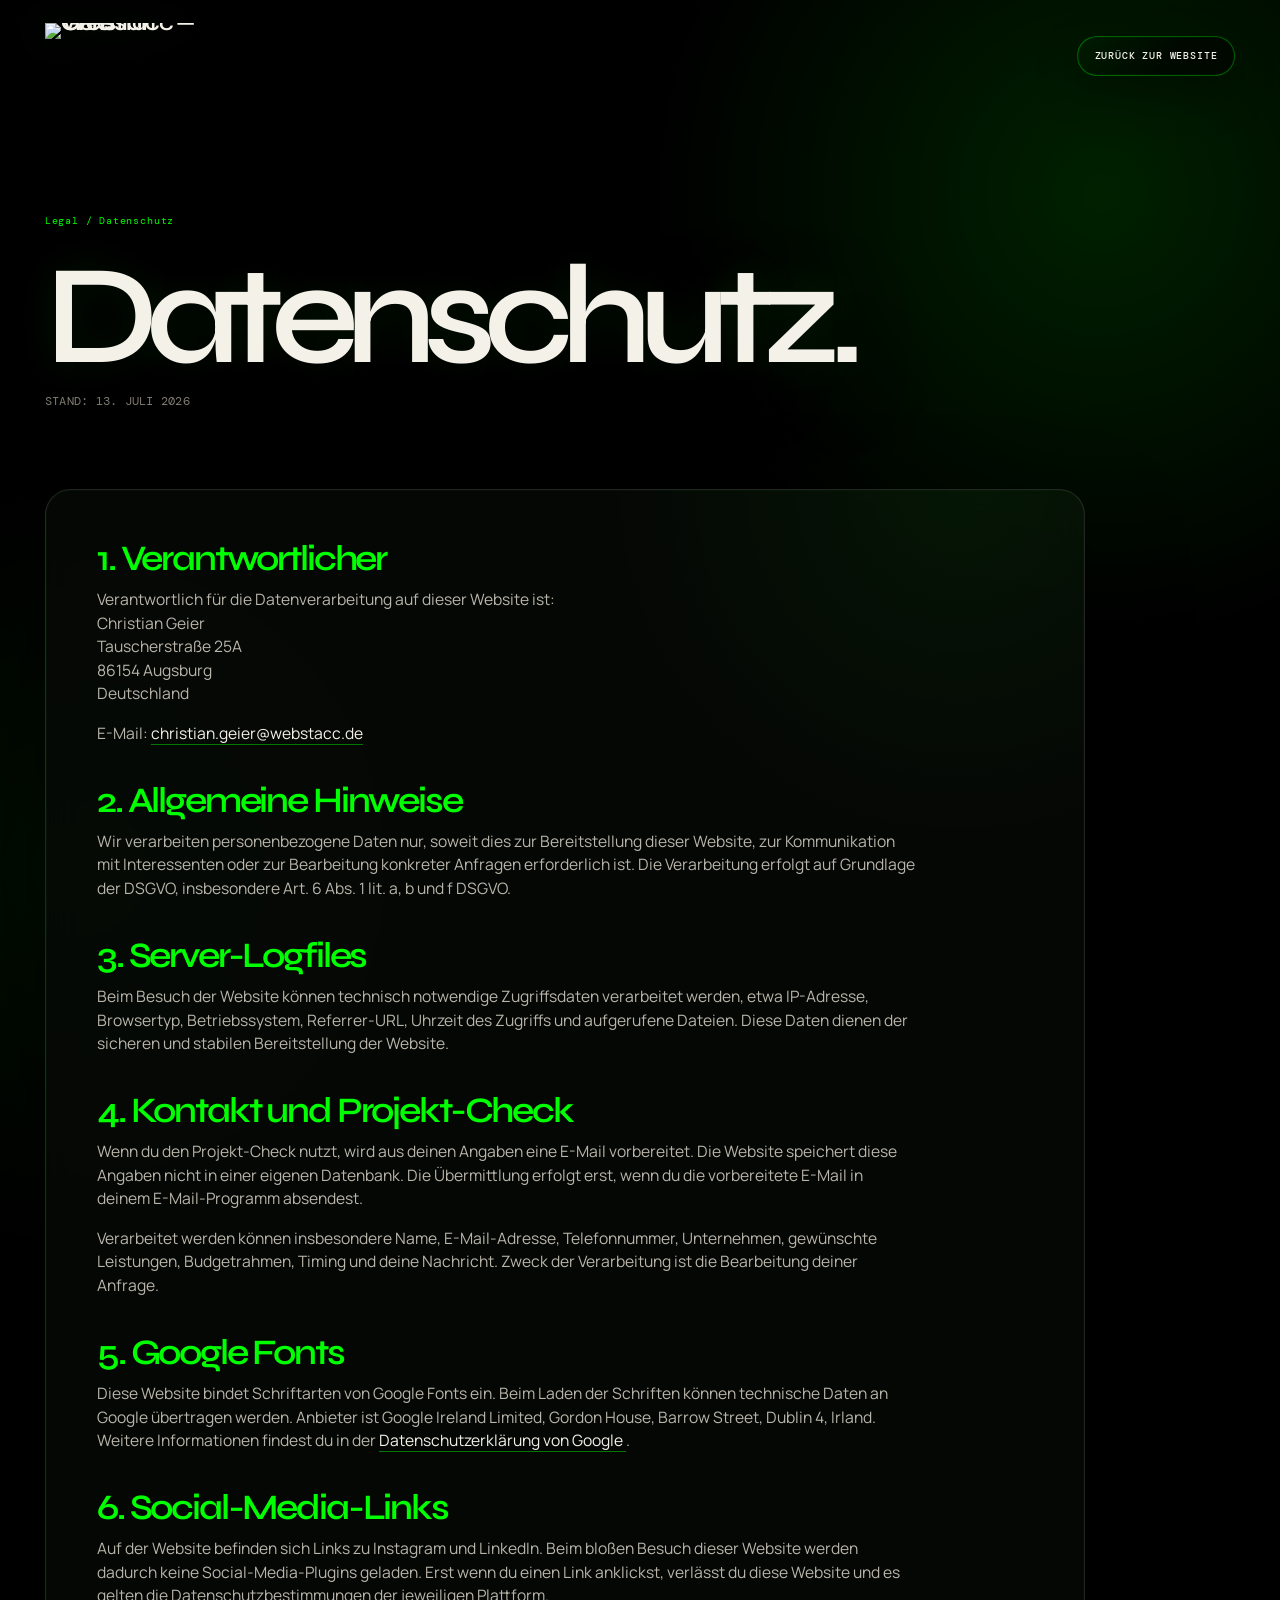
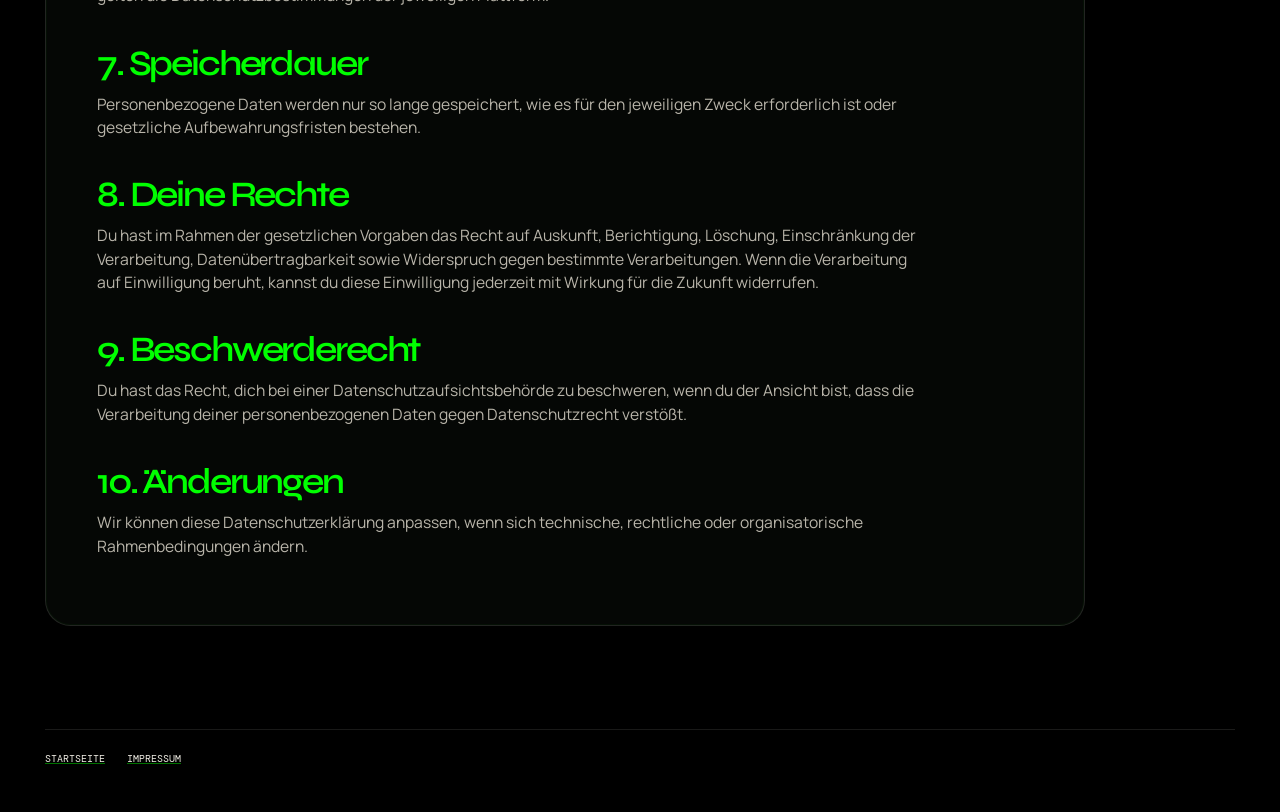
==== datenschutz.html @ 1c983f8e "Add files via upload" ====
<!doctype html>
<html lang="de">
  <head>
    <meta charset="UTF-8" />
    <meta name="viewport" content="width=device-width, initial-scale=1.0" />
    <meta name="theme-color" content="#000000" />
    <meta
      name="description"
      content="Datenschutzerklärung von Webstacc Christian Geier."
    />
    <title>Datenschutz — Webstacc</title>
    <link rel="preconnect" href="https://fonts.googleapis.com" />
    <link rel="preconnect" href="https://fonts.gstatic.com" crossorigin />
    <link
      href="https://fonts.googleapis.com/css2?family=DM+Mono:wght@400;500&family=Manrope:wght@400;500;600;700&family=Syne:wght@500;600;700&display=swap"
      rel="stylesheet"
    />
    <link rel="stylesheet" href="styles.css?v=20260714-preloader-readable" />
  </head>
  <body class="legal-page">
    <header class="legal-header section-shell">
      <a class="brand" href="index.html" aria-label="Zur Webstacc Startseite">
        <img
          class="brand-logo"
          src="assets/webstacc-logo-original.webp"
          alt="Webstacc — Christian Geier"
          width="1222"
          height="492"
        />
      </a>
      <a class="legal-back" href="index.html">Zurück zur Website</a>
    </header>

    <main class="legal-main section-shell">
      <section class="legal-hero">
        <span class="section-index">Legal / Datenschutz</span>
        <h1>Datenschutz.</h1>
        <p>Stand: 13. Juli 2026</p>
      </section>

      <section class="legal-card">
        <h2>1. Verantwortlicher</h2>
        <p>
          Verantwortlich für die Datenverarbeitung auf dieser Website ist:<br />
          Christian Geier<br />
          Tauscherstraße 25A<br />
          86154 Augsburg<br />
          Deutschland
        </p>
        <p>
          E-Mail:
          <a href="mailto:christian.geier@webstacc.de">christian.geier@webstacc.de</a>
        </p>

        <h2>2. Allgemeine Hinweise</h2>
        <p>
          Wir verarbeiten personenbezogene Daten nur, soweit dies zur Bereitstellung
          dieser Website, zur Kommunikation mit Interessenten oder zur Bearbeitung
          konkreter Anfragen erforderlich ist. Die Verarbeitung erfolgt auf Grundlage
          der DSGVO, insbesondere Art. 6 Abs. 1 lit. a, b und f DSGVO.
        </p>

        <h2>3. Server-Logfiles</h2>
        <p>
          Beim Besuch der Website können technisch notwendige Zugriffsdaten
          verarbeitet werden, etwa IP-Adresse, Browsertyp, Betriebssystem,
          Referrer-URL, Uhrzeit des Zugriffs und aufgerufene Dateien. Diese Daten
          dienen der sicheren und stabilen Bereitstellung der Website.
        </p>

        <h2>4. Kontakt und Projekt-Check</h2>
        <p>
          Wenn du den Projekt-Check nutzt, wird aus deinen Angaben eine E-Mail
          vorbereitet. Die Website speichert diese Angaben nicht in einer eigenen
          Datenbank. Die Übermittlung erfolgt erst, wenn du die vorbereitete E-Mail
          in deinem E-Mail-Programm absendest.
        </p>
        <p>
          Verarbeitet werden können insbesondere Name, E-Mail-Adresse, Telefonnummer,
          Unternehmen, gewünschte Leistungen, Budgetrahmen, Timing und deine Nachricht.
          Zweck der Verarbeitung ist die Bearbeitung deiner Anfrage.
        </p>

        <h2>5. Google Fonts</h2>
        <p>
          Diese Website bindet Schriftarten von Google Fonts ein. Beim Laden der
          Schriften können technische Daten an Google übertragen werden. Anbieter ist
          Google Ireland Limited, Gordon House, Barrow Street, Dublin 4, Irland.
          Weitere Informationen findest du in der
          <a href="https://policies.google.com/privacy" target="_blank" rel="noopener">
            Datenschutzerklärung von Google
          </a>.
        </p>

        <h2>6. Social-Media-Links</h2>
        <p>
          Auf der Website befinden sich Links zu Instagram und LinkedIn. Beim bloßen
          Besuch dieser Website werden dadurch keine Social-Media-Plugins geladen.
          Erst wenn du einen Link anklickst, verlässt du diese Website und es gelten
          die Datenschutzbestimmungen der jeweiligen Plattform.
        </p>

        <h2>7. Speicherdauer</h2>
        <p>
          Personenbezogene Daten werden nur so lange gespeichert, wie es für den
          jeweiligen Zweck erforderlich ist oder gesetzliche Aufbewahrungsfristen
          bestehen.
        </p>

        <h2>8. Deine Rechte</h2>
        <p>
          Du hast im Rahmen der gesetzlichen Vorgaben das Recht auf Auskunft,
          Berichtigung, Löschung, Einschränkung der Verarbeitung, Datenübertragbarkeit
          sowie Widerspruch gegen bestimmte Verarbeitungen. Wenn die Verarbeitung auf
          Einwilligung beruht, kannst du diese Einwilligung jederzeit mit Wirkung für
          die Zukunft widerrufen.
        </p>

        <h2>9. Beschwerderecht</h2>
        <p>
          Du hast das Recht, dich bei einer Datenschutzaufsichtsbehörde zu beschweren,
          wenn du der Ansicht bist, dass die Verarbeitung deiner personenbezogenen
          Daten gegen Datenschutzrecht verstößt.
        </p>

        <h2>10. Änderungen</h2>
        <p>
          Wir können diese Datenschutzerklärung anpassen, wenn sich technische,
          rechtliche oder organisatorische Rahmenbedingungen ändern.
        </p>
      </section>
    </main>

    <footer class="legal-footer section-shell">
      <a href="index.html">Startseite</a>
      <a href="impressum.html">Impressum</a>
    </footer>
  </body>
</html>
---- styles.css ----
:root {
  --ink: #f2f4ea;
  --ink-dim: #b1b7ae;
  --muted: #777f78;
  --black: #000000;
  --black-soft: #000000;
  --panel: #050805;
  --panel-light: #0a0d0a;
  --line: rgba(242, 244, 234, 0.14);
  --line-strong: rgba(242, 244, 234, 0.26);
  --acid: #00ff00;
  --acid-bright: #00ff00;
  --purple: #00ff00;
  --orange: #00ff00;
  --shell: min(100% - clamp(2rem, 7vw, 8rem), 1500px);
  --display: "Syne", sans-serif;
  --body: "Manrope", sans-serif;
  --mono: "DM Mono", monospace;
}

* {
  box-sizing: border-box;
}

html {
  scroll-behavior: smooth;
  background: var(--black);
}

body {
  margin: 0;
  overflow-x: clip;
  color: var(--ink);
  background: var(--black);
  font-family: var(--body);
  line-height: 1.5;
  -webkit-font-smoothing: antialiased;
}

body.intro-active {
  overflow: hidden;
}

body.intro-active .site-header,
body.intro-active main,
body.intro-active .fixed-social,
body.intro-active .site-footer {
  opacity: 0;
  transform: translate3d(0, 22px, 0) scale(0.985);
}

body.intro-done .site-header,
body.intro-done main,
body.intro-done .fixed-social,
body.intro-done .site-footer {
  animation: page-enter 950ms cubic-bezier(0.16, 1, 0.3, 1) both;
}

body.intro-done main {
  animation-delay: 100ms;
}

body.intro-done .fixed-social,
body.intro-done .site-footer {
  animation-delay: 220ms;
}

body.menu-open {
  overflow: hidden;
}

a {
  color: inherit;
  text-decoration: none;
}

button {
  font: inherit;
}

::selection {
  color: var(--black);
  background: var(--acid);
}

.sr-only {
  position: absolute;
  width: 1px;
  height: 1px;
  padding: 0;
  margin: -1px;
  overflow: hidden;
  clip: rect(0, 0, 0, 0);
  white-space: nowrap;
  border: 0;
}

.section-shell {
  width: var(--shell);
  margin-inline: auto;
}

.site-preloader {
  position: fixed;
  inset: 0;
  z-index: 5000;
  display: grid;
  place-items: center;
  overflow: hidden;
  color: var(--ink);
  background:
    radial-gradient(circle at 50% 42%, rgba(0, 255, 0, 0.13), transparent 28rem),
    radial-gradient(circle at 12% 16%, rgba(0, 255, 0, 0.08), transparent 22rem),
    radial-gradient(circle at 86% 82%, rgba(0, 255, 0, 0.06), transparent 26rem),
    #000;
  perspective: 1500px;
}

.site-preloader[hidden] {
  display: none;
}

body.intro-done .site-preloader {
  animation: preloader-exit 860ms cubic-bezier(0.7, 0, 0.2, 1) forwards;
}

.preloader-grid {
  position: absolute;
  inset: -18%;
  opacity: 0.18;
  background-image:
    linear-gradient(rgba(0, 255, 0, 0.16) 1px, transparent 1px),
    linear-gradient(90deg, rgba(0, 255, 0, 0.16) 1px, transparent 1px);
  background-size: 72px 72px;
  transform: rotateX(62deg) translateY(7vh);
  transform-origin: 50% 55%;
  animation: preloader-grid-drift 1900ms cubic-bezier(0.16, 1, 0.3, 1) both;
}

.preloader-grid::after {
  content: "";
  position: absolute;
  inset: 0;
  background:
    linear-gradient(transparent, rgba(0, 255, 0, 0.2), transparent),
    radial-gradient(circle, transparent 35%, #000 76%);
  animation: preloader-scan 1150ms ease-in-out infinite;
}

.preloader-orb {
  position: absolute;
  width: clamp(16rem, 32vw, 34rem);
  aspect-ratio: 1;
  border-radius: 50%;
  pointer-events: none;
  filter: blur(2px);
  background: radial-gradient(circle, rgba(0, 255, 0, 0.2), transparent 67%);
  mix-blend-mode: screen;
}

.preloader-orb-one {
  top: 10%;
  right: 10%;
  animation: preloader-orbit-one 2s ease-in-out infinite alternate;
}

.preloader-orb-two {
  left: 5%;
  bottom: 2%;
  opacity: 0.62;
  animation: preloader-orbit-two 2.2s ease-in-out infinite alternate;
}

.preloader-inner {
  width: min(calc(100% - 2rem), 860px);
  min-height: clamp(460px, 68vh, 680px);
  position: relative;
  display: grid;
  place-items: center;
  transform-style: preserve-3d;
}

.preloader-mark {
  position: absolute;
  top: clamp(1rem, 4vw, 2rem);
  left: clamp(0.5rem, 3vw, 1.8rem);
  display: grid;
  gap: 0.2rem;
  font: 600 clamp(0.82rem, 1.4vw, 1.2rem)/0.9 var(--display);
  letter-spacing: -0.07em;
  text-transform: uppercase;
}

.preloader-mark span:last-child {
  color: transparent;
  -webkit-text-stroke: 1px var(--acid);
  text-shadow: 0 0 28px rgba(0, 255, 0, 0.42);
}

.preloader-cube {
  width: clamp(8rem, 19vw, 13rem);
  height: clamp(8rem, 19vw, 13rem);
  position: relative;
  transform-style: preserve-3d;
  animation: preloader-cube 1700ms cubic-bezier(0.16, 1, 0.3, 1) infinite alternate;
}

.preloader-face {
  --cube-depth: clamp(4rem, 9.5vw, 6.5rem);
  position: absolute;
  inset: 0;
  border: 1px solid rgba(0, 255, 0, 0.7);
  border-radius: 1.2rem;
  display: grid;
  place-items: center;
  color: var(--acid);
  background:
    linear-gradient(135deg, rgba(0, 255, 0, 0.16), rgba(0, 255, 0, 0.025)),
    rgba(0, 0, 0, 0.58);
  box-shadow:
    inset 0 0 34px rgba(0, 255, 0, 0.11),
    0 0 52px rgba(0, 255, 0, 0.14);
  font: 600 clamp(1.25rem, 3.2vw, 2.6rem)/1 var(--display);
  letter-spacing: -0.08em;
  backdrop-filter: blur(12px);
}

.preloader-front { transform: translateZ(var(--cube-depth)); }
.preloader-back { transform: rotateY(180deg) translateZ(var(--cube-depth)); }
.preloader-right { transform: rotateY(90deg) translateZ(var(--cube-depth)); }
.preloader-left { transform: rotateY(-90deg) translateZ(var(--cube-depth)); }
.preloader-top { transform: rotateX(90deg) translateZ(var(--cube-depth)); }
.preloader-bottom { transform: rotateX(-90deg) translateZ(var(--cube-depth)); }

.preloader-copy {
  position: absolute;
  right: clamp(0.5rem, 3vw, 1.8rem);
  bottom: clamp(4.2rem, 8vw, 6.8rem);
  max-width: min(100%, 390px);
  text-align: right;
}

.preloader-copy small {
  display: block;
  margin-bottom: 0.5rem;
  color: var(--acid);
  font: 500 0.68rem/1 var(--mono);
  text-transform: uppercase;
  letter-spacing: 0.12em;
}

.preloader-copy strong {
  display: block;
  font: 600 clamp(1.55rem, 3.8vw, 3.8rem)/0.92 var(--display);
  letter-spacing: -0.075em;
}

.preloader-progress {
  position: absolute;
  left: clamp(0.5rem, 3vw, 1.8rem);
  right: clamp(0.5rem, 3vw, 1.8rem);
  bottom: clamp(1rem, 4vw, 2rem);
  height: 2px;
  overflow: hidden;
  background: rgba(242, 244, 234, 0.12);
}

.preloader-progress i {
  display: block;
  width: 100%;
  height: 100%;
  background: var(--acid);
  box-shadow: 0 0 24px rgba(0, 255, 0, 0.75);
  transform-origin: left;
  animation: preloader-progress 1550ms cubic-bezier(0.76, 0, 0.24, 1) forwards;
}

@keyframes preloader-cube {
  0% {
    transform: rotateX(-18deg) rotateY(-28deg) translateZ(0);
  }
  100% {
    transform: rotateX(18deg) rotateY(35deg) translateZ(34px);
  }
}

@keyframes preloader-progress {
  from { transform: scaleX(0); }
  to { transform: scaleX(1); }
}

@keyframes preloader-grid-drift {
  from {
    opacity: 0;
    transform: rotateX(68deg) translateY(14vh) translateZ(-120px);
  }
  to {
    opacity: 0.18;
    transform: rotateX(62deg) translateY(7vh) translateZ(0);
  }
}

@keyframes preloader-scan {
  from { transform: translateY(-34%); }
  to { transform: translateY(34%); }
}

@keyframes preloader-orbit-one {
  to { transform: translate3d(-24px, 18px, 0) scale(1.08); }
}

@keyframes preloader-orbit-two {
  to { transform: translate3d(28px, -18px, 0) scale(1.05); }
}

@keyframes preloader-exit {
  0% {
    opacity: 1;
    filter: blur(0);
    clip-path: inset(0 0 0 0);
  }
  100% {
    opacity: 0;
    filter: blur(18px);
    clip-path: inset(0 0 100% 0);
  }
}

@keyframes page-enter {
  from {
    opacity: 0;
    filter: blur(16px);
    transform: translate3d(0, 34px, -80px) scale(0.985);
  }
  to {
    opacity: 1;
    filter: blur(0);
    transform: translate3d(0, 0, 0) scale(1);
  }
}

.scroll-progress {
  position: fixed;
  inset: 0 auto auto 0;
  width: 0;
  height: 2px;
  z-index: 100;
  background: var(--acid);
  box-shadow: 0 0 20px var(--acid);
}

.pointer-glow {
  position: fixed;
  width: 38rem;
  aspect-ratio: 1;
  z-index: 0;
  left: 0;
  top: 0;
  pointer-events: none;
  border-radius: 50%;
  opacity: 0;
  background: radial-gradient(circle, rgba(0, 255, 0, 0.075), transparent 66%);
  transform: translate(-50%, -50%);
  transition: opacity 500ms ease;
}

.page-grain {
  position: fixed;
  inset: -100%;
  z-index: 90;
  pointer-events: none;
  opacity: 0.045;
  animation: grain 0.2s steps(2) infinite;
  background-image: url("data:image/svg+xml,%3Csvg viewBox='0 0 180 180' xmlns='http://www.w3.org/2000/svg'%3E%3Cfilter id='n'%3E%3CfeTurbulence type='fractalNoise' baseFrequency='.95' numOctaves='4' stitchTiles='stitch'/%3E%3C/filter%3E%3Crect width='100%25' height='100%25' filter='url(%23n)' opacity='.8'/%3E%3C/svg%3E");
}

@keyframes grain {
  0% { transform: translate(1%, -1%); }
  25% { transform: translate(-2%, 2%); }
  50% { transform: translate(2%, 1%); }
  75% { transform: translate(-1%, -2%); }
  100% { transform: translate(1%, 1%); }
}

.site-header {
  position: absolute;
  top: 0;
  left: 0;
  right: 0;
  z-index: 50;
  width: var(--shell);
  margin-inline: auto;
  min-height: 104px;
  display: grid;
  grid-template-columns: 1fr auto 1fr;
  align-items: center;
  gap: 2rem;
}

.brand {
  width: max-content;
  display: inline-flex;
  align-items: center;
  gap: 0.8rem;
  font: 600 1.45rem/1 var(--display);
  letter-spacing: -0.06em;
}

.brand-symbol {
  width: 38px;
  height: 38px;
  overflow: visible;
}

.brand-symbol path {
  fill: none;
  stroke: var(--acid);
  stroke-width: 1.7;
  transform-origin: center;
}

.brand-symbol path:first-child {
  animation: symbol-one 9s linear infinite;
}

.brand-symbol path:last-child {
  animation: symbol-two 12s linear infinite reverse;
}

@keyframes symbol-one {
  to { transform: rotate(360deg); }
}

@keyframes symbol-two {
  to { transform: rotate(360deg) scale(0.86); }
}

.desktop-nav {
  display: flex;
  align-items: center;
  gap: clamp(1.5rem, 3.5vw, 3.5rem);
  font: 500 0.76rem var(--mono);
  text-transform: uppercase;
  letter-spacing: 0.06em;
}

.desktop-nav a {
  position: relative;
  color: var(--ink-dim);
  transition: color 180ms ease;
}

.desktop-nav a::after {
  content: "";
  position: absolute;
  left: 0;
  right: 100%;
  bottom: -0.45rem;
  height: 1px;
  background: var(--acid);
  transition: right 220ms ease;
}

.desktop-nav a:hover {
  color: var(--ink);
}

.desktop-nav a:hover::after {
  right: 0;
}

.header-cta {
  justify-self: end;
  min-width: 180px;
  padding: 0.9rem 1rem 0.9rem 1.2rem;
  border: 1px solid var(--line-strong);
  border-radius: 999px;
  display: flex;
  align-items: center;
  justify-content: space-between;
  gap: 1.4rem;
  font-size: 0.78rem;
  transition: color 180ms, background 180ms, border-color 180ms;
}

.header-cta i {
  display: grid;
  place-items: center;
  width: 28px;
  height: 28px;
  border-radius: 50%;
  color: var(--black);
  background: var(--acid);
  font-style: normal;
}

.header-cta:hover {
  color: var(--black);
  border-color: var(--acid);
  background: var(--acid);
}

.header-cta:hover i {
  background: var(--black);
  color: var(--acid);
}

.menu-button,
.mobile-nav {
  display: none;
}

.hero {
  min-height: 100svh;
  position: relative;
  isolation: isolate;
  overflow: clip;
  border-bottom: 1px solid var(--line);
}

.hero-grid {
  position: absolute;
  inset: 0;
  z-index: -3;
  opacity: 0.2;
  background-image:
    linear-gradient(var(--line) 1px, transparent 1px),
    linear-gradient(90deg, var(--line) 1px, transparent 1px);
  background-size: clamp(70px, 8vw, 140px) clamp(70px, 8vw, 140px);
  mask-image: linear-gradient(to bottom, black, transparent 80%);
}

.hero-grid::after {
  content: "";
  position: absolute;
  inset: 0;
  background: radial-gradient(circle at 73% 45%, transparent, var(--black) 68%);
}

.hero-aura {
  position: absolute;
  z-index: -2;
  pointer-events: none;
  border-radius: 50%;
  filter: blur(110px);
}

.aura-one {
  width: 48vw;
  height: 48vw;
  right: -22vw;
  top: -20vw;
  opacity: 0.14;
  background: var(--acid);
}

.aura-two {
  width: 25vw;
  height: 25vw;
  right: 20vw;
  bottom: -15vw;
  opacity: 0.13;
  background: var(--purple);
}

.hero-copy {
  width: var(--shell);
  min-height: 100svh;
  margin-inline: auto;
  padding-top: clamp(9rem, 18vh, 13rem);
  padding-bottom: 8rem;
  display: flex;
  flex-direction: column;
  justify-content: center;
  position: relative;
  z-index: 2;
}

.hero-kicker {
  width: 54%;
  margin-bottom: clamp(2rem, 5vh, 4rem);
  display: flex;
  align-items: center;
  justify-content: space-between;
  font: 400 0.68rem/1 var(--mono);
  letter-spacing: 0.08em;
  text-transform: uppercase;
}

.hero-kicker span {
  color: var(--muted);
}

.hero-kicker span:first-child {
  color: var(--acid-bright);
}

.hero-kicker i {
  display: inline-block;
  width: 6px;
  height: 6px;
  margin-right: 0.65rem;
  border-radius: 50%;
  background: var(--acid);
  box-shadow: 0 0 18px var(--acid);
  animation: pulse 2s ease-in-out infinite;
}

@keyframes pulse {
  50% { opacity: 0.35; transform: scale(0.65); }
}

.hero h1 {
  width: 72%;
  margin: 0;
  font: 600 clamp(4.4rem, 10.4vw, 10.5rem)/0.8 var(--display);
  letter-spacing: -0.085em;
}

.title-line {
  display: block;
  overflow: hidden;
  padding-bottom: 0.12em;
}

.title-line b {
  display: block;
  font-weight: inherit;
  transform: translateY(115%) rotate(3deg);
  animation: title-up 950ms cubic-bezier(0.16, 1, 0.3, 1) forwards;
}

.title-line-two {
  margin-left: 8vw;
}

.title-line-two b {
  animation-delay: 110ms;
}

.title-line-three {
  margin-left: 2vw;
}

.title-line-three b {
  color: var(--acid);
  animation-delay: 220ms;
}

@keyframes title-up {
  to { transform: translateY(0) rotate(0); }
}

.hero-intro {
  width: 56%;
  margin-top: clamp(2rem, 5vh, 4rem);
  margin-left: 17vw;
  display: flex;
  align-items: flex-end;
  justify-content: space-between;
  gap: 3rem;
}

.hero-intro p {
  max-width: 470px;
  margin: 0;
  color: var(--ink-dim);
  font-size: clamp(1rem, 1.25vw, 1.25rem);
}

.text-link {
  padding-bottom: 0.45rem;
  border-bottom: 1px solid var(--line-strong);
  display: flex;
  align-items: center;
  gap: 2rem;
  font: 500 0.68rem var(--mono);
  text-transform: uppercase;
}

.text-link span {
  color: var(--acid);
}

.stack-scene {
  --rx: -7deg;
  --ry: -12deg;
  --parallax-y: 0px;
  --light-x: 35%;
  --light-y: 20%;
  position: absolute;
  z-index: 3;
  width: clamp(280px, 31vw, 520px);
  aspect-ratio: 1;
  top: 50%;
  right: clamp(1rem, 7vw, 8rem);
  transform: translateY(calc(-47% + var(--parallax-y)));
  perspective: 1400px;
}

.stack-object {
  position: absolute;
  inset: 12%;
  transform-style: preserve-3d;
  transform: translateY(0) rotateX(var(--rx)) rotateY(var(--ry));
  transition: transform 150ms ease-out;
  animation: stack-float 5.5s ease-in-out infinite;
  filter: drop-shadow(0 45px 35px rgba(0, 0, 0, 0.4));
}

@keyframes stack-float {
  0%,
  100% { transform: translateY(0) rotateX(var(--rx)) rotateY(var(--ry)); }
  50% { transform: translateY(-10px) rotateX(var(--rx)) rotateY(var(--ry)); }
}

.stack-card {
  position: absolute;
  inset: 5%;
  padding: clamp(1.1rem, 2.2vw, 2rem);
  border-radius: clamp(1rem, 2vw, 2rem);
  transform-style: preserve-3d;
  overflow: hidden;
  box-shadow:
    0 1px 0 rgba(255, 255, 255, 0.26) inset,
    0 -1px 0 rgba(0, 0, 0, 0.22) inset,
    0 30px 80px rgba(0, 0, 0, 0.4);
}

.stack-card::after {
  content: "";
  position: absolute;
  inset: -1px;
  z-index: 5;
  pointer-events: none;
  border-radius: inherit;
  opacity: 0.7;
  background:
    radial-gradient(
      circle at var(--light-x) var(--light-y),
      rgba(255, 255, 255, 0.42),
      transparent 28%
    );
  mix-blend-mode: soft-light;
}

.stack-front {
  z-index: 3;
  display: flex;
  flex-direction: column;
  justify-content: space-between;
  color: var(--black);
  background: var(--acid);
  transform: translate3d(0, 0, 90px) rotateZ(3deg);
  box-shadow:
    0 1px 0 rgba(255, 255, 255, 0.75) inset,
    0 0 0 1px rgba(255, 255, 255, 0.16),
    16px 24px 0 -8px rgba(0, 255, 0, 0.22),
    0 45px 100px rgba(0, 0, 0, 0.52);
}

.stack-middle {
  z-index: 2;
  color: var(--ink);
  background: #003600;
  transform: translate3d(-14px, 18px, 0) rotateZ(-6deg);
  box-shadow:
    0 1px 0 rgba(255, 255, 255, 0.38) inset,
    14px 22px 0 -8px rgba(0, 110, 0, 0.45),
    0 35px 80px rgba(0, 0, 0, 0.4);
}

.stack-back {
  color: var(--ink);
  border: 1px solid var(--line-strong);
  background: var(--panel-light);
  transform: translate3d(-28px, 40px, -75px) rotateZ(-13deg);
}

.stack-shadow {
  position: absolute;
  left: 15%;
  right: 6%;
  bottom: 3%;
  height: 16%;
  z-index: -1;
  border-radius: 50%;
  opacity: 0.55;
  background:
    radial-gradient(ellipse, rgba(0, 255, 0, 0.24), transparent 60%);
  filter: blur(18px);
  transform: rotateX(72deg);
  animation: shadow-breathe 5.5s ease-in-out infinite;
}

@keyframes shadow-breathe {
  50% { opacity: 0.32; transform: rotateX(72deg) scale(0.88); }
}

.stack-card > span,
.stack-card > small,
.card-top {
  font: 500 0.63rem var(--mono);
  text-transform: uppercase;
}

.card-top,
.card-bottom {
  display: flex;
  align-items: flex-start;
  justify-content: space-between;
}

.card-top i {
  padding: 0.35rem 0.55rem;
  border: 1px solid rgba(7, 9, 7, 0.35);
  border-radius: 999px;
  font-style: normal;
  font-size: 0.55rem;
}

.stack-front strong {
  font: 600 clamp(3rem, 5.4vw, 5.5rem)/0.7 var(--display);
  letter-spacing: -0.1em;
  transform: translateZ(25px);
}

.card-bottom small {
  font: 500 0.55rem/1.3 var(--mono);
  text-transform: uppercase;
}

.card-bottom svg {
  width: 46px;
  height: 46px;
}

.card-bottom svg path {
  fill: none;
  stroke: var(--black);
  stroke-width: 1.5;
}

.pixel-field {
  position: absolute;
  inset: 18% 14%;
  opacity: 0.55;
  background:
    radial-gradient(circle, var(--ink) 1px, transparent 2px) 0 0 / 18px 18px;
  mask-image: radial-gradient(circle, black, transparent 65%);
}

.chart-line {
  position: absolute;
  left: 10%;
  right: 10%;
  bottom: 23%;
  height: 45%;
  opacity: 0.65;
  border-left: 1px solid var(--line);
  border-bottom: 1px solid var(--line);
  transform: skewY(-15deg);
}

.chart-line::before,
.chart-line::after {
  content: "";
  position: absolute;
  height: 1px;
  background: var(--acid);
  box-shadow: 0 0 12px var(--acid);
}

.chart-line::before {
  width: 45%;
  left: 5%;
  bottom: 25%;
  transform: rotate(-26deg);
}

.chart-line::after {
  width: 50%;
  right: 5%;
  top: 30%;
  transform: rotate(18deg);
}

.orbit {
  position: absolute;
  inset: 0;
  border: 1px solid var(--line);
  border-radius: 50%;
  animation: orbit-spin 18s linear infinite;
}

.orbit::after {
  content: "";
  position: absolute;
  width: 7px;
  height: 7px;
  left: 8%;
  top: 22%;
  border-radius: 50%;
  background: var(--acid);
  box-shadow: 0 0 18px var(--acid);
}

.orbit-two {
  inset: 8%;
  border-color: rgba(0, 255, 0, 0.22);
  animation-duration: 23s;
  animation-direction: reverse;
}

.orbit-two::after {
  left: auto;
  right: 4%;
  top: 50%;
  background: var(--acid);
  box-shadow: 0 0 18px var(--acid);
}

@keyframes orbit-spin {
  to { transform: rotate(360deg); }
}

.drag-hint {
  position: absolute;
  right: 2%;
  bottom: -1rem;
  color: var(--muted);
  font: 400 0.58rem var(--mono);
  text-transform: uppercase;
  letter-spacing: 0.08em;
}

.hero-meta {
  position: absolute;
  z-index: 5;
  bottom: 2rem;
  left: 50%;
  width: var(--shell);
  transform: translateX(-50%);
  display: flex;
  justify-content: space-between;
  align-items: flex-end;
  color: var(--muted);
  font: 400 0.6rem var(--mono);
  text-transform: uppercase;
}

.hero-meta > div:first-child {
  display: flex;
  align-items: center;
  gap: 1rem;
}

.hero-meta > div:first-child i {
  width: 70px;
  height: 1px;
  overflow: hidden;
  background: var(--line-strong);
}

.hero-meta > div:first-child i::after {
  content: "";
  display: block;
  width: 50%;
  height: 100%;
  background: var(--acid);
  animation: scroll-line 1.8s ease-in-out infinite;
}

@keyframes scroll-line {
  from { transform: translateX(-110%); }
  to { transform: translateX(220%); }
}

.hero-meta > div:last-child {
  text-align: right;
}

.hero-meta strong {
  display: block;
  margin-top: 0.25rem;
  color: var(--ink);
  font: 500 0.75rem var(--body);
  text-transform: none;
}

.load-in {
  opacity: 0;
  animation: fade-in 700ms 550ms ease forwards;
}

@keyframes fade-in {
  to { opacity: 1; }
}

.signal-bar {
  overflow: hidden;
  padding-block: 1.1rem;
  color: var(--black);
  background: var(--acid);
}

.signal-track {
  display: flex;
  align-items: center;
  gap: 2rem;
  width: max-content;
  animation: signal-move 25s linear infinite;
  font: 600 clamp(1rem, 1.5vw, 1.4rem) var(--display);
  text-transform: uppercase;
}

.signal-track i {
  font-style: normal;
  font-size: 0.85em;
}

@keyframes signal-move {
  to { transform: translateX(-50%); }
}

.lead-quiz {
  padding-top: clamp(7rem, 12vw, 12rem);
  padding-bottom: clamp(7rem, 12vw, 12rem);
  display: grid;
  grid-template-columns: 0.62fr 1.38fr;
  gap: clamp(3rem, 8vw, 8rem);
  align-items: start;
}

.quiz-intro {
  position: sticky;
  top: 3rem;
}

.quiz-intro h2 {
  margin: 0;
  font: 600 clamp(2.8rem, 5vw, 5rem)/0.92 var(--display);
  letter-spacing: -0.065em;
}

.quiz-intro h2 em {
  color: var(--acid);
  font-style: normal;
}

.quiz-intro > p {
  max-width: 480px;
  margin: 2rem 0 0;
  color: var(--ink-dim);
}

.quiz-benefits {
  margin-top: 3rem;
  padding-top: 1.25rem;
  border-top: 1px solid var(--line);
  display: grid;
  gap: 0.75rem;
  color: var(--muted);
  font-size: 0.72rem;
}

.quiz-benefits span {
  display: flex;
  align-items: center;
  gap: 0.7rem;
}

.quiz-benefits i {
  width: 18px;
  height: 18px;
  border: 1px solid rgba(0, 255, 0, 0.4);
  border-radius: 50%;
  display: grid;
  place-items: center;
  color: var(--acid);
  font-style: normal;
  font-size: 0.62rem;
}

.quiz-form {
  min-width: 0;
  min-height: 690px;
  padding: clamp(1.25rem, 2.7vw, 2.5rem);
  position: relative;
  overflow: hidden;
  border: 1px solid rgba(0, 255, 0, 0.25);
  border-radius: 1.5rem;
  background:
    radial-gradient(circle at 90% 0%, rgba(0, 255, 0, 0.1), transparent 28%),
    #030503;
  box-shadow:
    0 1px 0 rgba(255, 255, 255, 0.08) inset,
    0 35px 90px rgba(0, 0, 0, 0.35);
}

.quiz-form::before {
  content: "";
  position: absolute;
  inset: 0;
  pointer-events: none;
  opacity: 0.2;
  background-image:
    linear-gradient(var(--line) 1px, transparent 1px),
    linear-gradient(90deg, var(--line) 1px, transparent 1px);
  background-size: 48px 48px;
  mask-image: linear-gradient(to bottom, black, transparent 45%);
}

.quiz-topbar,
.quiz-progress,
.quiz-stage,
.quiz-error,
.quiz-actions,
.quiz-success {
  position: relative;
  z-index: 2;
}

.quiz-topbar {
  display: flex;
  align-items: flex-start;
  justify-content: space-between;
  gap: 2rem;
}

.quiz-topbar > div {
  display: flex;
  flex-direction: column;
}

.quiz-topbar small,
.quiz-topbar > span,
.quiz-question > span {
  color: var(--muted);
  font: 400 0.58rem var(--mono);
  letter-spacing: 0.06em;
  text-transform: uppercase;
}

.quiz-topbar strong {
  margin-top: 0.3rem;
  color: var(--acid);
  font-size: 0.78rem;
}

.quiz-topbar > span b {
  color: var(--acid);
  font-weight: 400;
}

.quiz-progress {
  margin-top: 1.3rem;
  display: grid;
  grid-template-columns: repeat(5, 1fr);
  gap: 0.35rem;
}

.quiz-progress i {
  height: 2px;
  overflow: hidden;
  background: var(--line);
}

.quiz-progress i::after {
  content: "";
  display: block;
  width: 100%;
  height: 100%;
  background: var(--acid);
  transform: scaleX(0);
  transform-origin: left;
  transition: transform 350ms ease;
}

.quiz-progress i.active::after,
.quiz-progress i.done::after {
  transform: scaleX(1);
}

.quiz-progress i.done::after {
  opacity: 0.45;
}

.quiz-stage {
  padding-top: clamp(2.2rem, 5vw, 4rem);
  animation: quiz-stage-in 430ms cubic-bezier(0.16, 1, 0.3, 1);
}

.quiz-stage[hidden] {
  display: none;
}

@keyframes quiz-stage-in {
  from { opacity: 0; transform: translateX(24px); }
  to { opacity: 1; transform: translateX(0); }
}

.quiz-question {
  margin-bottom: 2rem;
}

.quiz-question > span {
  color: var(--acid);
}

.quiz-question h3,
.quiz-success h3 {
  max-width: 760px;
  margin: 0.55rem 0 0.45rem;
  font: 500 clamp(1.7rem, 3vw, 2.8rem)/1.02 var(--display);
  letter-spacing: -0.045em;
}

.quiz-question p,
.quiz-success p {
  margin: 0;
  color: var(--muted);
  font-size: 0.78rem;
}

.option-grid {
  display: grid;
  grid-template-columns: repeat(2, minmax(0, 1fr));
  gap: 0.8rem;
}

.option-card {
  min-width: 0;
  padding: 0.65rem;
  position: relative;
  overflow: hidden;
  border: 1px solid var(--line);
  border-radius: 0.9rem;
  display: grid;
  grid-template-columns: minmax(0, 1fr) auto;
  gap: 0.75rem;
  color: var(--ink);
  background: rgba(0, 0, 0, 0.64);
  cursor: pointer;
  transition:
    border-color 200ms ease,
    background 200ms ease,
    transform 200ms ease,
    box-shadow 200ms ease;
}

.option-card:hover {
  border-color: rgba(0, 255, 0, 0.55);
  transform: translateY(-3px);
}

.option-card:has(input:checked),
.option-card.is-selected {
  border-color: var(--acid);
  background:
    linear-gradient(145deg, rgba(0, 255, 0, 0.12), transparent 60%),
    #030703;
  box-shadow: 0 0 0 1px rgba(0, 255, 0, 0.08) inset;
}

.option-card input {
  position: absolute;
  width: 1px;
  height: 1px;
  opacity: 0;
  pointer-events: none;
}

.option-art {
  grid-column: 1 / -1;
  aspect-ratio: 2 / 0.8;
  min-height: 95px;
  overflow: hidden;
  border: 1px solid rgba(255, 255, 255, 0.07);
  border-radius: 0.65rem;
  display: grid;
  place-items: center;
  background:
    radial-gradient(circle at 50% 35%, rgba(0, 255, 0, 0.12), transparent 42%),
    #020302;
}

.option-art svg {
  width: 70%;
  height: 78%;
  overflow: visible;
}

.option-art svg * {
  fill: none;
  stroke: var(--acid);
  stroke-width: 1.3;
  stroke-linecap: round;
  stroke-linejoin: round;
  vector-effect: non-scaling-stroke;
}

.option-copy {
  min-width: 0;
  display: flex;
  flex-direction: column;
  line-height: 1.2;
}

.option-copy b {
  overflow-wrap: anywhere;
  font: 600 0.82rem var(--body);
}

.option-copy small {
  margin-top: 0.25rem;
  color: var(--muted);
  font-size: 0.61rem;
}

.option-card > i {
  align-self: start;
  color: var(--acid);
  font: 400 0.58rem var(--mono);
}

.option-card:has(input:checked) > i {
  width: 20px;
  height: 20px;
  border-radius: 50%;
  display: grid;
  place-items: center;
  color: #000;
  background: var(--acid);
}

.service-options .option-card:has(input:checked) > i {
  font-size: 0;
}

.service-options .option-card:has(input:checked) > i::after {
  content: "✓";
  font-size: 0.62rem;
}

.compact-options {
  grid-template-columns: repeat(2, minmax(0, 1fr));
}

.budget-card,
.timing-card {
  min-height: 150px;
  align-content: space-between;
}

.budget-visual,
.time-visual {
  grid-column: 1 / -1;
  min-height: 72px;
  display: flex;
  align-items: flex-end;
  gap: 0.4rem;
}

.budget-visual i {
  width: 36px;
  height: 28px;
  border: 1px solid var(--acid);
  border-radius: 50%;
  background: rgba(0, 255, 0, 0.05);
  box-shadow: 5px 0 0 -1px #030503, 6px 0 0 var(--acid);
}

.budget-visual i:nth-child(2) { transform: translateX(-1.6rem) translateY(-0.7rem); }
.budget-visual i:nth-child(3) { transform: translateX(-3.2rem) translateY(-1.4rem); }

.budget-visual.open {
  align-items: center;
}

.budget-visual.open b {
  color: transparent;
  font: 600 4rem/1 var(--display);
  -webkit-text-stroke: 1px var(--acid);
}

.time-visual {
  position: relative;
  align-items: center;
}

.time-visual b {
  color: transparent;
  font: 600 3.5rem/1 var(--display);
  -webkit-text-stroke: 1px var(--acid);
}

.time-visual i {
  width: 7px;
  height: 7px;
  border-radius: 50%;
  background: var(--acid);
  box-shadow: 0 0 14px var(--acid);
}

.timing-options {
  grid-template-columns: repeat(3, minmax(0, 1fr));
}

.quiz-contact {
  display: grid;
  grid-template-columns: repeat(2, minmax(0, 1fr));
  gap: 1.2rem 1.5rem;
}

.quiz-contact label {
  min-width: 0;
  display: grid;
  gap: 0.45rem;
}

.quiz-contact label > span {
  color: var(--muted);
  font: 400 0.62rem var(--mono);
  text-transform: uppercase;
}

.quiz-contact input,
.quiz-contact textarea {
  width: 100%;
  min-width: 0;
  padding: 0.8rem 0;
  border: 0;
  border-bottom: 1px solid var(--line-strong);
  border-radius: 0;
  outline: 0;
  color: var(--ink);
  background: transparent;
  resize: vertical;
}

.quiz-contact input:focus,
.quiz-contact textarea:focus {
  border-color: var(--acid);
}

.contact-wide {
  grid-column: 1 / -1;
}

.privacy-check {
  grid-template-columns: auto 1fr;
  align-items: start;
  gap: 0.7rem !important;
}

.privacy-check input {
  width: 18px;
  height: 18px;
  margin: 0;
  accent-color: var(--acid);
}

.privacy-check span {
  line-height: 1.45;
  text-transform: none !important;
}

.quiz-error {
  min-height: 1.5rem;
  padding-top: 0.7rem;
  color: #ff8585;
  font-size: 0.72rem;
}

.quiz-actions {
  margin-top: 1rem;
  padding-top: 1rem;
  border-top: 1px solid var(--line);
  display: flex;
  justify-content: space-between;
  gap: 1rem;
}

.quiz-actions button,
.success-mail,
.quiz-success > button {
  border: 1px solid var(--line-strong);
  border-radius: 999px;
  padding: 0.9rem 1.1rem;
  display: inline-flex;
  align-items: center;
  justify-content: space-between;
  gap: 2rem;
  color: var(--ink);
  background: #020302;
  cursor: pointer;
  font: 500 0.72rem var(--body);
}

.quiz-actions button:disabled {
  opacity: 0.3;
  cursor: not-allowed;
}

.quiz-actions .quiz-next,
.quiz-actions .quiz-submit {
  margin-left: auto;
  border-color: var(--acid);
  color: #000;
  background: var(--acid);
  font-weight: 700;
}

.quiz-actions [hidden] {
  display: none;
}

.quiz-actions[hidden],
.quiz-topbar[hidden],
.quiz-progress[hidden],
.quiz-error[hidden] {
  display: none;
}

.quiz-success {
  min-height: 560px;
  padding: clamp(3rem, 8vw, 7rem) clamp(0rem, 5vw, 4rem);
  display: flex;
  flex-direction: column;
  align-items: flex-start;
  justify-content: center;
}

.quiz-success[hidden] {
  display: none;
}

.success-icon {
  width: 72px;
  height: 72px;
  margin-bottom: 2rem;
  border-radius: 50%;
  display: grid;
  place-items: center;
  color: #000;
  background: var(--acid);
  box-shadow: 0 0 50px rgba(0, 255, 0, 0.25);
  font-size: 1.8rem;
}

.quiz-success > small {
  color: var(--acid);
  font: 400 0.58rem var(--mono);
}

.quiz-success p {
  max-width: 560px;
  margin-top: 1rem;
}

.success-mail {
  margin-top: 2.5rem;
  border-color: var(--acid);
  color: #000;
  background: var(--acid);
  font-weight: 700;
}

.quiz-success > button {
  margin-top: 1rem;
  padding: 0.4rem 0;
  border: 0;
  border-bottom: 1px solid var(--line-strong);
  border-radius: 0;
  color: var(--muted);
  background: transparent;
  font-size: 0.65rem;
}

.manifest {
  padding-top: clamp(8rem, 15vw, 15rem);
  padding-bottom: clamp(8rem, 15vw, 15rem);
  display: grid;
  grid-template-columns: 0.55fr 2fr;
  gap: 4rem;
}

.section-tag {
  display: flex;
  gap: 1rem;
  color: var(--muted);
  font: 400 0.65rem var(--mono);
  text-transform: uppercase;
}

.section-tag span {
  color: var(--acid);
}

.section-tag p {
  margin: 0;
}

.manifest-copy > p {
  max-width: 1120px;
  margin: 0;
  font: 500 clamp(3rem, 6.5vw, 7rem)/0.98 var(--display);
  letter-spacing: -0.065em;
}

.manifest-copy > p span {
  display: block;
  color: var(--muted);
}

.manifest-note {
  max-width: 520px;
  margin-top: 5rem;
  margin-left: auto;
  display: flex;
  gap: 1.5rem;
  color: var(--ink-dim);
  font-size: 1rem;
}

.manifest-note i {
  flex: 0 0 8px;
  width: 8px;
  height: 8px;
  margin-top: 0.55rem;
  border-radius: 50%;
  background: var(--acid);
  box-shadow: 0 0 16px rgba(0, 255, 0, 0.6);
}

.manifest-note p {
  margin: 0;
}

.expertise {
  padding-top: clamp(7rem, 12vw, 12rem);
  padding-bottom: clamp(8rem, 14vw, 14rem);
  border-top: 1px solid var(--line);
}

.section-head {
  display: grid;
  grid-template-columns: 2fr 0.75fr;
  gap: 4rem;
  align-items: end;
  margin-bottom: clamp(4rem, 8vw, 8rem);
}

.section-index {
  display: block;
  margin-bottom: 2rem;
  color: var(--acid);
  font: 400 0.63rem var(--mono);
  letter-spacing: 0.08em;
}

.section-head h2,
.agency-copy h2 {
  margin: 0;
  font: 600 clamp(3rem, 6.2vw, 6.5rem)/0.9 var(--display);
  letter-spacing: -0.07em;
}

.section-head h2 em,
.agency-copy h2 em {
  color: transparent;
  font-style: normal;
  -webkit-text-stroke: 1px var(--acid);
}

.section-head > p {
  margin: 0 0 0.45rem;
  color: var(--ink-dim);
  font-size: 0.95rem;
}

.expertise-list {
  border-top: 1px solid var(--line-strong);
}

.expertise-item {
  border-bottom: 1px solid var(--line-strong);
}

.expertise-item > button {
  width: 100%;
  padding: clamp(1.8rem, 3.6vw, 3.4rem) 0;
  border: 0;
  display: grid;
  grid-template-columns: 0.4fr 2fr auto;
  align-items: center;
  gap: 2rem;
  color: var(--ink);
  background: transparent;
  text-align: left;
  cursor: pointer;
}

.expertise-no {
  color: var(--acid);
  font: 400 0.65rem var(--mono);
}

.expertise-item h3 {
  margin: 0;
  font: 500 clamp(2rem, 4.3vw, 4.4rem)/1 var(--display);
  letter-spacing: -0.055em;
  transition: color 200ms, transform 250ms;
}

.expertise-toggle {
  display: grid;
  place-items: center;
  width: 46px;
  height: 46px;
  border: 1px solid var(--line-strong);
  border-radius: 50%;
  color: var(--acid);
  font: 400 1.1rem var(--mono);
  transition: color 200ms, background 200ms, transform 250ms;
}

.expertise-item > button:hover h3 {
  color: var(--acid);
  transform: translateX(0.8rem);
}

.expertise-item > button:hover .expertise-toggle,
.expertise-item.active .expertise-toggle {
  color: var(--black);
  background: var(--acid);
  transform: rotate(180deg);
}

.expertise-panel {
  height: 0;
  overflow: hidden;
  display: grid;
  grid-template-columns: 1fr 1.2fr;
  gap: 4rem;
  opacity: 0;
  transition: height 600ms cubic-bezier(0.16, 1, 0.3, 1), opacity 400ms ease;
}

.expertise-item.active .expertise-panel {
  height: clamp(360px, 39vw, 540px);
  padding-bottom: clamp(2rem, 4vw, 4rem);
  opacity: 1;
}

.panel-copy {
  padding-left: calc(20% + 1rem);
  display: flex;
  flex-direction: column;
  justify-content: space-between;
}

.panel-copy p {
  max-width: 440px;
  margin: 0;
  color: var(--ink-dim);
  font-size: clamp(1rem, 1.3vw, 1.2rem);
}

.panel-copy ul {
  margin: 3rem 0 0;
  padding: 0;
  list-style: none;
}

.panel-copy li {
  padding-block: 0.6rem;
  border-top: 1px solid var(--line);
  color: var(--muted);
  font: 400 0.65rem var(--mono);
  text-transform: uppercase;
}

.panel-visual {
  position: relative;
  min-height: 320px;
  overflow: hidden;
  border-radius: 1rem;
  background: var(--panel);
  transform-style: preserve-3d;
  transform:
    perspective(1100px)
    rotateX(var(--tilt-x, 0deg))
    rotateY(var(--tilt-y, 0deg))
    translateZ(0);
  box-shadow:
    0 1px 0 rgba(255, 255, 255, 0.14) inset,
    0 30px 70px rgba(0, 0, 0, 0.28);
  transition: transform 180ms ease-out, box-shadow 300ms ease;
  will-change: transform;
}

.panel-visual:hover {
  box-shadow:
    0 1px 0 rgba(255, 255, 255, 0.2) inset,
    0 42px 90px rgba(0, 0, 0, 0.42);
}

.visual-web {
  padding: 1.2rem;
  border: 1px solid rgba(0, 255, 0, 0.32);
  background:
    radial-gradient(circle at 85% 10%, rgba(0, 255, 0, 0.18), transparent 36%),
    #020502;
}

.browser-dot {
  display: inline-block;
  width: 7px;
  height: 7px;
  margin-right: 0.2rem;
  border: 1px solid rgba(255, 255, 255, 0.6);
  border-radius: 50%;
}

.wireframe {
  position: absolute;
  inset: 16% 8% 8%;
  padding: 9%;
  background: var(--black);
  transform: rotate(-3deg);
  box-shadow: 30px 30px 0 rgba(255, 255, 255, 0.13);
}

.wireframe::before {
  content: "DESIGN / BUILT TO MOVE";
  color: var(--acid);
  font: 400 0.55rem var(--mono);
}

.wireframe i {
  display: block;
  width: 75%;
  height: 1rem;
  margin-top: 1rem;
  background: var(--ink);
}

.wireframe i:nth-child(2) {
  width: 52%;
}

.wireframe i:nth-child(3) {
  width: 32%;
  height: 3.2rem;
  margin-top: 3rem;
  border-radius: 99px;
  background: var(--acid);
}

.visual-search {
  display: grid;
  align-content: center;
  padding: clamp(1rem, 4vw, 4rem);
  background:
    linear-gradient(var(--line) 1px, transparent 1px) 0 0 / 100% 38px,
    var(--panel);
}

.search-pill {
  position: relative;
  z-index: 2;
  padding: 1rem;
  border-radius: 999px;
  display: grid;
  grid-template-columns: auto 1fr auto;
  align-items: center;
  gap: 1rem;
  color: var(--black);
  background: var(--acid);
  font: 500 0.68rem var(--mono);
  text-transform: uppercase;
}

.search-pill i {
  width: 10px;
  height: 10px;
  border: 2px solid var(--black);
  border-radius: 50%;
}

.search-pill b {
  font-size: 1rem;
}

.search-results {
  margin-inline: 8%;
  padding: 2rem 1.5rem;
  border-radius: 0 0 1rem 1rem;
  background: #f2f4ea;
}

.search-results i {
  display: block;
  width: 70%;
  height: 0.6rem;
  margin-block: 0.9rem;
  background: #b2b9b0;
}

.search-results i:nth-child(2) {
  width: 90%;
}

.search-results i:nth-child(3) {
  width: 45%;
}

.visual-social {
  background: var(--acid);
}

.social-card {
  position: absolute;
  width: 42%;
  aspect-ratio: 0.85;
  padding: 1.2rem;
  border-radius: 0.8rem;
  color: var(--ink);
  background: var(--black);
  box-shadow: 0 20px 50px rgba(0, 0, 0, 0.3);
}

.social-card.a {
  left: 8%;
  top: 12%;
  transform: rotate(-8deg);
}

.social-card.b {
  left: 31%;
  top: 28%;
  z-index: 2;
  display: flex;
  align-items: center;
  justify-content: center;
  gap: 1rem;
  color: var(--black);
  background: var(--purple);
  transform: rotate(6deg);
  font-size: 2rem;
}

.social-card.b i {
  font-style: normal;
}

.social-card.c {
  right: 6%;
  bottom: 8%;
  display: flex;
  align-items: flex-end;
  color: var(--black);
  background: var(--ink);
  transform: rotate(-2deg);
}

.social-card.a span {
  display: block;
  color: var(--acid);
  font: 600 clamp(2rem, 4vw, 4rem) var(--display);
}

.social-card small {
  font: 400 0.6rem var(--mono);
}

.visual-strategy {
  display: grid;
  place-items: center;
  background:
    radial-gradient(circle at center, rgba(0, 255, 0, 0.16), transparent 45%),
    var(--panel);
}

.strategy-ring {
  width: min(68%, 320px);
  aspect-ratio: 1;
  position: relative;
  display: grid;
  place-items: center;
  border: 1px solid var(--purple);
  border-radius: 50%;
  animation: orbit-spin 14s linear infinite;
}

.strategy-ring::before,
.strategy-ring::after {
  content: "";
  position: absolute;
  inset: 14%;
  border: 1px solid var(--line-strong);
  border-radius: 50%;
}

.strategy-ring::after {
  inset: 29%;
  background: var(--acid);
}

.strategy-ring b {
  position: relative;
  z-index: 2;
  color: var(--black);
  font: 600 1rem var(--display);
}

.strategy-ring i {
  position: absolute;
  width: 8px;
  height: 8px;
  border-radius: 50%;
  background: var(--acid);
}

.strategy-ring i:nth-child(1) { left: -4px; top: 50%; }
.strategy-ring i:nth-child(2) { right: 12%; top: 12%; background: var(--purple); }
.strategy-ring i:nth-child(3) { bottom: 0; left: 45%; background: var(--orange); }

.work {
  padding-block: clamp(7rem, 12vw, 12rem);
  border-top: 1px solid var(--line);
  background: var(--black-soft);
}

.work .section-head {
  margin-bottom: clamp(4rem, 7vw, 7rem);
}

.work-grid {
  display: grid;
  grid-template-columns: 1.25fr 0.75fr;
  grid-template-rows: repeat(2, minmax(380px, 42vw));
  gap: 1rem;
}

.work-card {
  --tilt-x: 0deg;
  --tilt-y: 0deg;
  --glare-x: 50%;
  --glare-y: 50%;
  position: relative;
  min-width: 0;
  padding: clamp(1.4rem, 2.5vw, 2.3rem);
  overflow: hidden;
  border-radius: 1.2rem;
  color: var(--black);
  background: var(--acid);
  transform-style: preserve-3d;
  will-change: transform;
}

.work-card::before {
  content: "";
  position: absolute;
  inset: 0;
  z-index: 4;
  border-radius: inherit;
  pointer-events: none;
  opacity: var(--glare-opacity, 0);
  background:
    radial-gradient(
      circle at var(--glare-x) var(--glare-y),
      rgba(255, 255, 255, 0.34),
      transparent 34%
    );
  mix-blend-mode: soft-light;
  transition: opacity 240ms ease;
}

.work-card.reveal.is-visible {
  transform:
    perspective(1300px)
    rotateX(var(--tilt-x))
    rotateY(var(--tilt-y))
    translateZ(0);
  transition:
    opacity 800ms ease,
    transform 180ms ease-out,
    box-shadow 320ms ease;
}

.work-card.reveal.is-visible:hover {
  box-shadow:
    0 1px 0 rgba(255, 255, 255, 0.25) inset,
    0 40px 100px rgba(0, 0, 0, 0.38);
}

.work-large {
  grid-row: 1 / 3;
  color: var(--ink);
  border: 1px solid rgba(0, 255, 0, 0.32);
  background:
    radial-gradient(circle at 85% 12%, rgba(0, 255, 0, 0.15), transparent 32%),
    #020502;
}

.metric-card {
  color: var(--ink);
  background: var(--panel-light);
}

.ownership-card {
  color: var(--black);
  background: var(--ink);
}

.work-card-top {
  position: relative;
  z-index: 3;
  display: flex;
  justify-content: space-between;
  font: 400 0.63rem var(--mono);
  text-transform: uppercase;
}

.work-card-top i {
  font-style: normal;
}

.device-scene {
  position: absolute;
  inset: 12% 5% 14%;
  perspective: 1000px;
}

.device-shadow {
  position: absolute;
  inset: 25% 5% 0;
  border-radius: 50%;
  background: rgba(0, 0, 0, 0.4);
  filter: blur(40px);
}

.device {
  position: absolute;
  inset: 3% 11% 8%;
  border: 7px solid #191b19;
  border-radius: 1.3rem;
  overflow: hidden;
  background: var(--black);
  transform: translateZ(45px) rotateY(-12deg) rotateX(5deg) rotateZ(-2deg);
  box-shadow: 30px 40px 80px rgba(0, 0, 0, 0.36);
  transition: transform 500ms cubic-bezier(0.16, 1, 0.3, 1);
}

.work-large:hover .device {
  transform: translateZ(70px) rotateY(-4deg) rotateX(2deg) rotateZ(0) scale(1.025);
}

.device-bar {
  height: 7%;
  padding: 0.5rem 0.8rem;
  display: flex;
  gap: 0.3rem;
  background: #1a1d1a;
}

.device-bar i {
  width: 5px;
  height: 5px;
  border: 1px solid var(--muted);
  border-radius: 50%;
}

.device-content {
  height: 93%;
  padding: 8%;
  position: relative;
  background:
    radial-gradient(circle at 80% 20%, rgba(0, 255, 0, 0.2), transparent 35%),
    linear-gradient(var(--line) 1px, transparent 1px) 0 0 / 100% 12%,
    var(--black);
}

.device-content small {
  color: var(--acid);
  font: 400 0.5rem var(--mono);
}

.device-content strong {
  display: block;
  margin-top: 22%;
  font: 600 clamp(2.2rem, 5vw, 5rem)/0.82 var(--display);
  letter-spacing: -0.08em;
}

.device-content span {
  position: absolute;
  right: 8%;
  bottom: 9%;
  width: 20%;
  aspect-ratio: 1;
  border-radius: 50%;
  background: var(--acid);
}

.work-card-bottom {
  position: absolute;
  z-index: 3;
  left: clamp(1.4rem, 2.5vw, 2.3rem);
  right: clamp(1.4rem, 2.5vw, 2.3rem);
  bottom: clamp(1.4rem, 2.5vw, 2.3rem);
}

.work-card-bottom h3 {
  margin: 0;
  font: 600 clamp(1.4rem, 2.6vw, 2.5rem)/1 var(--display);
  letter-spacing: -0.05em;
}

.work-card-bottom p {
  margin: 0.5rem 0 0;
  font-size: 0.8rem;
  opacity: 0.72;
}

.metric {
  margin-top: 10%;
}

.metric strong {
  display: block;
  color: var(--acid);
  font: 600 clamp(5rem, 10vw, 10rem)/0.8 var(--display);
  letter-spacing: -0.09em;
}

.metric sup {
  font-size: 0.3em;
}

.metric p {
  color: var(--ink-dim);
  font-size: 0.8rem;
}

.metric-chart {
  position: absolute;
  right: 2rem;
  bottom: 2rem;
  height: 42%;
  display: flex;
  align-items: flex-end;
  gap: 0.5rem;
}

.metric-chart i {
  width: clamp(8px, 1.3vw, 18px);
  height: var(--h);
  border-radius: 99px 99px 0 0;
  background: var(--acid);
  opacity: 0.2;
  transform-origin: bottom;
  transition: opacity 220ms, height 500ms;
}

.metric-card:hover .metric-chart i {
  opacity: 0.9;
}

.ownership-symbol {
  position: absolute;
  inset: 15% 8% 22%;
  display: flex;
  align-items: center;
  justify-content: center;
  color: var(--black);
  font: 600 clamp(3rem, 7vw, 7rem)/1 var(--display);
  letter-spacing: -0.08em;
}

.ownership-symbol span {
  position: relative;
}

.ownership-symbol span::after {
  content: "";
  position: absolute;
  left: 0;
  right: 0;
  bottom: -0.1em;
  height: 0.08em;
  background: var(--acid);
}

.ownership-symbol i {
  margin-inline: 0.2em;
  color: var(--purple);
  font-style: normal;
}

.method {
  padding-top: clamp(8rem, 14vw, 14rem);
  padding-bottom: clamp(8rem, 14vw, 14rem);
  display: grid;
  grid-template-columns: 0.55fr 2fr;
  gap: 4rem;
}

.method-flow {
  position: relative;
  border-top: 1px solid var(--line-strong);
}

.method-flow::before {
  content: "";
  position: absolute;
  left: 7px;
  top: 0;
  bottom: 0;
  width: 1px;
  background: linear-gradient(var(--acid), var(--line), transparent);
}

.method-step {
  min-height: 270px;
  padding: 2rem 0 2rem 3rem;
  border-bottom: 1px solid var(--line);
  display: grid;
  grid-template-columns: 0.35fr 1fr;
  align-items: start;
  position: relative;
}

.method-step::before {
  content: "";
  position: absolute;
  left: 3px;
  top: 2.3rem;
  width: 9px;
  height: 9px;
  border: 2px solid var(--black);
  border-radius: 50%;
  background: var(--acid);
  box-shadow: 0 0 0 1px var(--acid);
}

.method-step > span,
.method-step small {
  color: var(--muted);
  font: 400 0.6rem var(--mono);
}

.method-step h3 {
  margin: 1rem 0 1.4rem;
  font: 500 clamp(2.5rem, 5vw, 5.2rem)/0.9 var(--display);
  letter-spacing: -0.06em;
  transition: color 200ms, transform 300ms;
}

.method-step p {
  max-width: 380px;
  margin: 0;
  color: var(--muted);
}

.method-step:hover h3 {
  color: var(--acid);
  transform: translateX(0.5rem);
}

.agency {
  min-height: 900px;
  display: grid;
  grid-template-columns: 1fr 1fr;
  border-block: 1px solid var(--line);
  background: var(--black-soft);
}

.agency-visual {
  --agency-depth: 0px;
  min-height: 820px;
  position: relative;
  overflow: hidden;
  display: grid;
  place-items: center;
  background:
    radial-gradient(circle at center, rgba(0, 255, 0, 0.13), transparent 38%),
    #000;
  perspective: 1100px;
}

.agency-grid {
  position: absolute;
  inset: 0;
  opacity: 0.32;
  background-image:
    linear-gradient(var(--line) 1px, transparent 1px),
    linear-gradient(90deg, var(--line) 1px, transparent 1px);
  background-size: 54px 54px;
  mask-image: radial-gradient(circle, black, transparent 78%);
}

.agency-portrait {
  width: min(58%, 450px);
  aspect-ratio: 0.75;
  margin: 0;
  position: relative;
  overflow: hidden;
  border: 1px solid rgba(0, 255, 0, 0.58);
  border-radius: 1.5rem;
  background: #050505;
  box-shadow:
    0 0 0 1px rgba(0, 255, 0, 0.08) inset,
    0 0 70px rgba(0, 255, 0, 0.13),
    0 45px 90px rgba(0, 0, 0, 0.55);
  transform:
    translateY(var(--agency-depth))
    rotateX(4deg)
    rotateY(-5deg);
  transform-style: preserve-3d;
  transition: transform 180ms linear;
}

.agency-portrait::before {
  content: "";
  position: absolute;
  inset: 0;
  z-index: 2;
  pointer-events: none;
  background:
    linear-gradient(135deg, rgba(0, 255, 0, 0.12), transparent 28%),
    linear-gradient(to top, rgba(0, 0, 0, 0.58), transparent 38%);
  mix-blend-mode: screen;
}

.agency-portrait::after {
  content: "";
  position: absolute;
  inset: 1rem;
  z-index: 3;
  pointer-events: none;
  border: 1px solid rgba(0, 255, 0, 0.2);
  border-radius: 0.85rem;
}

.agency-portrait img {
  width: 100%;
  height: 100%;
  display: block;
  object-fit: cover;
  object-position: center;
  filter: saturate(0.82) contrast(1.05);
  transition: transform 700ms cubic-bezier(0.16, 1, 0.3, 1), filter 500ms ease;
}

.agency-portrait:hover img {
  transform: scale(1.035);
  filter: saturate(1) contrast(1.03);
}

.portrait-scan {
  position: absolute;
  inset: 0;
  z-index: 4;
  pointer-events: none;
  opacity: 0.1;
  background-image: linear-gradient(rgba(0, 255, 0, 0.22) 1px, transparent 1px);
  background-size: 100% 7px;
}

.agency-portrait figcaption {
  position: absolute;
  z-index: 5;
  left: 1.8rem;
  right: 1.8rem;
  bottom: 1.6rem;
  display: flex;
  justify-content: space-between;
  align-items: flex-end;
  color: var(--ink);
  text-transform: uppercase;
}

.agency-portrait figcaption span {
  font: 600 0.78rem var(--display);
}

.agency-portrait figcaption small {
  color: var(--acid);
  font: 400 0.52rem var(--mono);
}

.agency-coordinates,
.agency-caption {
  position: absolute;
  color: var(--muted);
  font: 400 0.56rem/1.5 var(--mono);
}

.agency-coordinates {
  left: 2rem;
  top: 2rem;
}

.agency-caption {
  right: 2rem;
  bottom: 2rem;
  text-align: right;
}

.agency-copy {
  padding: clamp(5rem, 9vw, 9rem);
  display: flex;
  flex-direction: column;
  justify-content: center;
}

.agency-copy blockquote {
  max-width: 620px;
  margin: clamp(3rem, 6vw, 6rem) 0 2rem;
  font: 500 clamp(1.3rem, 2vw, 2rem)/1.35 var(--display);
  letter-spacing: -0.03em;
}

.agency-copy > p {
  max-width: 600px;
  margin: 0;
  color: var(--ink-dim);
}

.agency-sign {
  margin-top: 4rem;
  padding-top: 1rem;
  border-top: 1px solid var(--line);
  display: flex;
  flex-direction: column;
  font-size: 0.8rem;
}

.agency-sign span {
  margin-top: 0.25rem;
  color: var(--muted);
  font-size: 0.68rem;
}

.contact {
  min-height: 100svh;
  position: relative;
  overflow: hidden;
  display: grid;
  place-items: center;
  background:
    radial-gradient(circle at 50% 50%, rgba(0, 255, 0, 0.1), transparent 34%),
    var(--black);
}

.contact-orbit {
  position: absolute;
  width: min(70vw, 950px);
  aspect-ratio: 1;
  border: 1px solid var(--line);
  border-radius: 50%;
  transform: rotateX(64deg) rotateZ(0);
  transform-style: preserve-3d;
  animation: contact-orbit-spin 30s linear infinite;
}

@keyframes contact-orbit-spin {
  to { transform: rotateX(64deg) rotateZ(360deg); }
}

.contact-orbit::before,
.contact-orbit::after {
  content: "";
  position: absolute;
  border-radius: 50%;
}

.contact-orbit::before {
  inset: 9%;
  border: 1px solid rgba(0, 255, 0, 0.23);
  transform: translateZ(45px);
}

.contact-orbit::after {
  width: 12px;
  height: 12px;
  left: 12%;
  top: 18%;
  background: var(--acid);
  box-shadow: 0 0 25px var(--acid);
}

.contact-inner {
  position: relative;
  z-index: 2;
  text-align: center;
}

.contact h2 {
  margin: 0;
  font: 600 clamp(4rem, 9vw, 10rem)/0.82 var(--display);
  letter-spacing: -0.08em;
}

.contact h2 em {
  color: var(--acid);
  font-style: normal;
}

.contact-button {
  width: clamp(150px, 15vw, 210px);
  aspect-ratio: 1;
  margin: clamp(3rem, 6vh, 5rem) auto 0;
  padding: 1.7rem;
  border-radius: 50%;
  display: flex;
  flex-direction: column;
  justify-content: space-between;
  text-align: left;
  color: var(--black);
  background: var(--acid);
  font: 600 0.72rem var(--mono);
  text-transform: uppercase;
  transition: box-shadow 250ms, color 250ms, background 250ms;
}

.contact-button i {
  align-self: flex-end;
  font-style: normal;
  font-size: 1.5rem;
}

.contact-button:hover {
  color: var(--acid);
  background: #000;
  box-shadow: 0 0 70px rgba(0, 255, 0, 0.26);
}

.contact-meta {
  position: absolute;
  left: 0;
  right: 0;
  bottom: -22vh;
  display: flex;
  justify-content: space-between;
  align-items: flex-end;
  color: var(--muted);
  text-align: left;
  font-size: 0.72rem;
}

.contact-meta p {
  margin: 0;
}

.contact-meta a {
  color: var(--ink);
  border-bottom: 1px solid var(--line-strong);
}

.site-footer {
  min-height: 330px;
  padding-block: 4rem 2rem;
  display: grid;
  grid-template-columns: 1.5fr 1fr 1fr;
  gap: 3rem;
  align-content: space-between;
}

.site-footer > p {
  margin: 0;
  color: var(--muted);
  font: 400 0.62rem/1.6 var(--mono);
  text-transform: uppercase;
}

.footer-social {
  display: flex;
  flex-direction: column;
  gap: 0.4rem;
  font-size: 0.78rem;
}

.footer-social a:hover,
.footer-legal a:hover {
  color: var(--acid);
}

.footer-legal {
  grid-column: 1 / -1;
  padding-top: 1.5rem;
  border-top: 1px solid var(--line);
  display: flex;
  gap: 2rem;
  color: var(--muted);
  font: 400 0.58rem var(--mono);
  text-transform: uppercase;
}

.reveal {
  opacity: 0;
  transform: translateY(38px);
  transition:
    opacity 800ms ease,
    transform 900ms cubic-bezier(0.16, 1, 0.3, 1);
}

.reveal.is-visible {
  opacity: 1;
  transform: translateY(0);
}

.tilt-surface {
  --tilt-x: 0deg;
  --tilt-y: 0deg;
  --glare-x: 50%;
  --glare-y: 50%;
}

@media (min-width: 1500px) {
  .hero h1 {
    max-width: 1080px;
  }

  .hero-intro {
    margin-left: min(17vw, 260px);
  }

  .stack-scene {
    right: max(calc((100vw - 1500px) / 2), 4rem);
  }
}

@media (min-width: 961px) and (max-height: 760px) {
  .hero-copy {
    padding-top: 8.2rem;
    padding-bottom: 5.5rem;
  }

  .hero-kicker {
    margin-bottom: 1.8rem;
  }

  .hero h1 {
    font-size: clamp(4.2rem, 9.1vw, 8rem);
  }

  .hero-intro {
    margin-top: 1.5rem;
  }

  .stack-scene {
    width: min(30vw, 430px);
  }
}

@media (max-width: 1100px) {
  .desktop-nav,
  .header-cta {
    display: none;
  }

  .site-header {
    grid-template-columns: 1fr auto;
  }

  .menu-button {
    width: 50px;
    height: 50px;
    padding: 0;
    position: relative;
    z-index: 52;
    border: 1px solid var(--line-strong);
    border-radius: 50%;
    display: block;
    color: var(--ink);
    background: rgba(7, 9, 7, 0.65);
    cursor: pointer;
    backdrop-filter: blur(12px);
  }

  .menu-button > span {
    width: 18px;
    height: 1px;
    margin: 5px auto;
    display: block;
    background: currentColor;
    transition: transform 220ms ease;
  }

  .menu-button[aria-expanded="true"] > span:first-child {
    transform: translateY(3px) rotate(45deg);
  }

  .menu-button[aria-expanded="true"] > span:nth-child(2) {
    transform: translateY(-3px) rotate(-45deg);
  }

  .mobile-nav {
    position: fixed;
    inset: 0;
    z-index: 51;
    padding: max(8rem, 15vh) max(2rem, 7vw) 3rem;
    display: flex;
    flex-direction: column;
    justify-content: center;
    opacity: 0;
    visibility: hidden;
    pointer-events: none;
    background:
      radial-gradient(circle at 90% 10%, rgba(0, 255, 0, 0.12), transparent 30%),
      rgba(0, 0, 0, 0.985);
    transition: opacity 300ms, visibility 300ms;
  }

  .mobile-nav.open {
    opacity: 1;
    visibility: visible;
    pointer-events: auto;
  }

  .mobile-label {
    margin-bottom: 2rem;
    color: var(--acid);
    font: 400 0.6rem var(--mono);
    text-transform: uppercase;
  }

  .mobile-nav > a {
    padding: 0.15em 0;
    border-bottom: 1px solid var(--line);
    display: flex;
    align-items: baseline;
    gap: 1.5rem;
    font: 500 clamp(2.6rem, 8vw, 5.5rem)/1.2 var(--display);
    letter-spacing: -0.06em;
  }

  .mobile-nav > a b {
    color: var(--acid);
    font: 400 0.55rem var(--mono);
  }

  .mobile-nav > small {
    margin-top: 2rem;
    color: var(--muted);
    font: 400 0.55rem/1.5 var(--mono);
  }

  .hero h1 {
    width: 88%;
  }

  .hero-kicker {
    width: 60%;
  }

  .hero-intro {
    width: 62%;
    margin-left: 9vw;
  }

  .stack-scene {
    width: clamp(250px, 34vw, 390px);
    right: 2rem;
  }

  .agency-copy {
    padding: 5rem;
  }
}

@media (max-width: 960px) {
  .site-header {
    min-height: 84px;
  }

  .brand {
    font-size: 1.25rem;
  }

  .brand-symbol {
    width: 32px;
    height: 32px;
  }

  .hero {
    min-height: 1080px;
  }

  .hero-copy {
    min-height: 1080px;
    padding-top: 8.5rem;
    padding-bottom: 22rem;
    justify-content: flex-start;
  }

  .hero-kicker {
    width: 100%;
    margin-bottom: 2.5rem;
  }

  .hero-kicker span:last-child {
    display: none;
  }

  .hero h1 {
    width: 100%;
    font-size: clamp(4rem, 15vw, 7rem);
  }

  .title-line-two {
    margin-left: 6vw;
  }

  .hero-intro {
    width: 90%;
    margin-left: 0;
  }

  .hero-intro .text-link {
    display: none;
  }

  .stack-scene {
    width: min(84vw, 380px);
    top: auto;
    right: 8vw;
    bottom: 3rem;
    transform: none;
  }

  .stack-object {
    animation-duration: 6.5s;
  }

  .lead-quiz {
    grid-template-columns: 1fr;
    gap: 3rem;
  }

  .quiz-intro {
    position: static;
  }

  .quiz-intro > p {
    max-width: 620px;
  }

  .quiz-benefits {
    grid-template-columns: repeat(3, minmax(0, 1fr));
  }

  .work-card.reveal.is-visible,
  .panel-visual {
    transform: none;
  }

  .drag-hint {
    display: none;
  }

  .hero-meta {
    display: none;
  }

  .manifest,
  .method {
    grid-template-columns: 1fr;
    gap: 3rem;
  }

  .manifest-copy > p {
    font-size: clamp(2.8rem, 10vw, 5rem);
  }

  .manifest-note {
    margin-top: 3rem;
  }

  .section-head {
    grid-template-columns: 1fr;
    align-items: start;
  }

  .section-head > p {
    max-width: 520px;
  }

  .expertise-panel {
    grid-template-columns: 1fr;
    gap: 2rem;
  }

  .expertise-item.active .expertise-panel {
    height: 740px;
  }

  .panel-copy {
    padding-left: 0;
  }

  .panel-copy ul {
    margin-top: 2rem;
  }

  .work-grid {
    grid-template-columns: 1fr;
    grid-template-rows: 720px 500px 500px;
  }

  .work-large {
    grid-row: auto;
  }

  .metric-chart {
    height: 45%;
  }

  .agency {
    grid-template-columns: 1fr;
  }

  .agency-visual {
    min-height: 650px;
  }

  .agency-copy {
    padding: clamp(5rem, 12vw, 8rem) max(2rem, 7vw);
  }

  .contact-meta {
    bottom: -18vh;
  }
}

@media (max-width: 540px) {
  :root {
    --shell: min(100% - 2rem, 1500px);
  }

  .page-grain {
    opacity: 0.03;
  }

  .pointer-glow {
    display: none;
  }

  .mobile-nav {
    padding-inline: 1rem;
  }

  .mobile-nav > a {
    font-size: 2.65rem;
  }

  .hero {
    min-height: 860px;
  }

  .hero-copy {
    min-height: 860px;
    padding-bottom: 19rem;
  }

  .hero-kicker {
    font-size: 0.58rem;
  }

  .hero h1 {
    font-size: clamp(3.45rem, 16vw, 5.2rem);
    line-height: 0.86;
  }

  .title-line-two,
  .title-line-three {
    margin-left: 0;
  }

  .hero-intro {
    width: 100%;
    margin-top: 1.5rem;
    align-items: flex-start;
  }

  .hero-intro p {
    font-size: 0.88rem;
  }

  .text-link {
    display: none;
  }

  .stack-scene {
    width: min(82vw, 320px);
    right: 9vw;
    bottom: 1.2rem;
  }

  .signal-bar {
    padding-block: 0.8rem;
  }

  .lead-quiz {
    padding-block: 6rem;
    gap: 2.5rem;
  }

  .quiz-benefits {
    grid-template-columns: 1fr;
  }

  .quiz-form {
    min-height: 0;
    padding: 1rem;
    border-radius: 1rem;
  }

  .quiz-stage {
    padding-top: 2.2rem;
  }

  .option-grid,
  .compact-options,
  .timing-options {
    grid-template-columns: 1fr;
  }

  .option-art {
    min-height: 90px;
    aspect-ratio: 2.6 / 0.85;
  }

  .budget-card,
  .timing-card {
    min-height: 132px;
  }

  .quiz-contact {
    grid-template-columns: 1fr;
  }

  .contact-wide {
    grid-column: auto;
  }

  .quiz-actions button {
    gap: 0.8rem;
    padding-inline: 0.85rem;
  }

  .quiz-success {
    min-height: 590px;
    padding-inline: 0;
  }

  .manifest,
  .expertise,
  .method {
    padding-block: 7rem;
  }

  .manifest-copy > p {
    font-size: clamp(2.4rem, 11vw, 3.5rem);
  }

  .section-head h2,
  .agency-copy h2 {
    font-size: clamp(2.75rem, 13vw, 4.2rem);
  }

  .expertise-item > button {
    grid-template-columns: 32px 1fr auto;
    gap: 0.7rem;
  }

  .expertise-item h3 {
    font-size: 1.7rem;
  }

  .expertise-toggle {
    width: 38px;
    height: 38px;
  }

  .expertise-item.active .expertise-panel {
    height: 650px;
  }

  .panel-visual {
    min-height: 270px;
  }

  .work-grid {
    grid-template-rows: 580px 410px 410px;
  }

  .device {
    inset-inline: 5%;
  }

  .metric strong {
    font-size: 7rem;
  }

  .method-step {
    min-height: 235px;
    padding-left: 2rem;
    grid-template-columns: 1fr;
  }

  .method-step > span {
    display: none;
  }

  .method-step h3 {
    font-size: 2.75rem;
  }

  .agency-visual {
    min-height: 520px;
  }

  .agency-portrait {
    width: min(78%, 320px);
  }

  .agency-portrait figcaption {
    left: 1rem;
    right: 1rem;
    bottom: 1rem;
    flex-direction: column;
    align-items: flex-start;
    gap: 0.15rem;
  }

  .agency-caption {
    display: none;
  }

  .agency-copy {
    padding-inline: 1rem;
  }

  .contact {
    min-height: 850px;
  }

  .contact h2 {
    font-size: clamp(3.7rem, 16vw, 5.5rem);
  }

  .contact-orbit {
    width: 130vw;
  }

  .contact-meta {
    bottom: -13rem;
    gap: 2rem;
    flex-direction: column;
    align-items: center;
    text-align: center;
  }

  .site-footer {
    min-height: 400px;
    grid-template-columns: 1fr 1fr;
  }

  .site-footer > p {
    text-align: right;
  }

  .footer-social {
    grid-column: 1 / -1;
  }

  .footer-legal {
    flex-wrap: wrap;
    gap: 1rem;
  }
}

/* Typography-first content modules */
.expertise-item.active .expertise-panel {
  height: 270px;
}

.expertise-panel {
  background: transparent;
}

.panel-copy {
  width: 100%;
  height: 100%;
  padding: 0 4rem 3rem calc(16.666% + 1rem);
  display: grid;
  grid-template-columns: minmax(0, 0.9fr) minmax(280px, 1.1fr);
  gap: clamp(3rem, 8vw, 8rem);
  align-items: start;
}

.panel-copy p {
  max-width: 520px;
  font-size: clamp(1rem, 1.35vw, 1.2rem);
}

.panel-copy ul {
  margin: 0;
}

.panel-copy li {
  position: relative;
  padding: 0.85rem 2rem 0.85rem 0;
  transition: color 220ms ease, padding-left 300ms cubic-bezier(0.16, 1, 0.3, 1);
}

.panel-copy li::after {
  content: "↗";
  position: absolute;
  right: 0;
  color: rgba(0, 255, 0, 0.38);
  transition: color 220ms ease, transform 300ms cubic-bezier(0.16, 1, 0.3, 1);
}

.panel-copy li:hover {
  padding-left: 0.5rem;
  color: var(--ink);
}

.panel-copy li:hover::after {
  color: var(--acid);
  transform: translate(0.2rem, -0.2rem);
}

.work-grid {
  grid-template-columns: repeat(3, minmax(0, 1fr));
  grid-template-rows: none;
}

.work-large {
  grid-row: auto;
}

.work-card {
  min-height: 420px;
}

.work-statement,
.ownership-copy {
  position: absolute;
  z-index: 2;
  top: 20%;
  left: clamp(1.4rem, 2.5vw, 2.3rem);
  right: clamp(1.4rem, 2.5vw, 2.3rem);
}

.work-statement small,
.ownership-copy small {
  display: block;
  margin-bottom: 1.2rem;
  color: var(--acid);
  font: 400 0.56rem var(--mono);
  letter-spacing: 0.07em;
}

.work-statement strong,
.ownership-copy strong {
  display: block;
  color: var(--ink);
  font: 500 clamp(2.6rem, 4vw, 4.8rem)/0.88 var(--display);
  letter-spacing: -0.065em;
  transition: color 260ms ease, transform 500ms cubic-bezier(0.16, 1, 0.3, 1);
}

.ownership-copy strong {
  font-size: clamp(2.2rem, 3.4vw, 4rem);
}

.work-card:hover .work-statement strong,
.work-card:hover .ownership-copy strong {
  color: var(--acid);
  transform: translateY(-0.35rem);
}

.metric {
  margin-top: 18%;
}

.metric strong {
  font-size: clamp(5rem, 8vw, 8rem);
}

@media (max-width: 960px) {
  .expertise-item.active .expertise-panel {
    height: 300px;
  }

  .panel-copy {
    padding-left: 0;
    padding-right: 0;
    grid-template-columns: minmax(0, 0.9fr) minmax(260px, 1.1fr);
    gap: 3rem;
  }

  .work-grid {
    grid-template-columns: 1fr;
    grid-template-rows: repeat(3, 420px);
  }
}

@media (max-width: 540px) {
  .expertise-item.active .expertise-panel {
    height: 390px;
  }

  .panel-copy {
    padding-bottom: 2.5rem;
    display: block;
  }

  .panel-copy ul {
    margin-top: 2rem;
  }

  .work-grid {
    grid-template-rows: repeat(3, 370px);
  }

  .work-card {
    min-height: 370px;
  }

  .work-statement strong {
    font-size: clamp(2.8rem, 13vw, 4rem);
  }
}

@media (max-width: 380px) {
  .hero {
    min-height: 820px;
  }

  .hero-copy {
    min-height: 820px;
    padding-top: 7.4rem;
    padding-bottom: 17.5rem;
  }

  .hero h1 {
    font-size: clamp(3.15rem, 15.5vw, 4rem);
  }

  .hero-intro p {
    font-size: 0.82rem;
  }

  .stack-scene {
    width: min(78vw, 285px);
    right: 11vw;
  }

  .mobile-nav > a {
    font-size: 2.35rem;
  }

  .work-grid {
    grid-template-rows: 520px 380px 380px;
  }

  .contact h2 {
    font-size: 3.3rem;
  }
}

@media (max-width: 380px) and (max-height: 650px) {
  .hero,
  .hero-copy {
    min-height: 760px;
  }
}

@media (max-width: 960px) and (max-height: 600px) and (orientation: landscape) {
  .site-header {
    min-height: 70px;
  }

  .brand-symbol {
    width: 30px;
    height: 30px;
  }

  .menu-button {
    width: 44px;
    height: 44px;
  }

  .hero,
  .hero-copy {
    min-height: 680px;
  }

  .hero-copy {
    padding-top: 6rem;
    padding-bottom: 2rem;
    justify-content: flex-start;
  }

  .hero-kicker {
    width: 56%;
    margin-bottom: 1.2rem;
  }

  .hero h1 {
    width: 62%;
    font-size: clamp(3.2rem, 8vw, 5rem);
  }

  .title-line-two {
    margin-left: 3vw;
  }

  .title-line-three {
    margin-left: 0;
  }

  .hero-intro {
    width: 51%;
    margin-top: 1rem;
  }

  .hero-intro p {
    font-size: 0.8rem;
    line-height: 1.45;
  }

  .stack-scene {
    width: min(38vw, 310px);
    top: 50%;
    right: 2vw;
    bottom: auto;
    transform: translateY(-34%);
  }

  .mobile-nav {
    padding: 4.2rem 3vw 1rem;
    display: grid;
    grid-template-columns: repeat(2, minmax(0, 1fr));
    grid-auto-rows: min-content;
    align-content: center;
    column-gap: 1.5rem;
  }

  .mobile-label {
    grid-column: 1 / -1;
    margin-bottom: 0.6rem;
  }

  .mobile-nav > a {
    min-width: 0;
    padding: 0.12em 0;
    font-size: clamp(1.8rem, 5vw, 2.5rem);
  }

  .mobile-nav > small {
    grid-column: 1 / -1;
    margin-top: 0.8rem;
  }
}

@media (prefers-reduced-motion: reduce) {
  *,
  *::before,
  *::after {
    scroll-behavior: auto !important;
    animation-duration: 0.001ms !important;
    animation-iteration-count: 1 !important;
    transition-duration: 0.001ms !important;
  }

  .title-line b {
    transform: none;
  }
}

/* Clean motion direction */
.brand {
  line-height: 0;
}

.brand-logo {
  display: block;
  width: clamp(9.4rem, 13vw, 12rem);
  height: auto;
  filter: drop-shadow(0 0 18px rgba(0, 255, 0, 0.08));
}

.footer-brand .brand-logo {
  width: clamp(11rem, 16vw, 14rem);
}

.hero {
  min-height: max(760px, 100svh);
}

.hero::before {
  content: "";
  position: absolute;
  z-index: -2;
  width: min(76vw, 1180px);
  aspect-ratio: 1.8;
  right: -20vw;
  top: 12%;
  border: 1px solid rgba(0, 255, 0, 0.13);
  border-radius: 50%;
  transform: rotate(-18deg);
  animation: hero-ring-breathe 11s ease-in-out infinite;
}

.hero::after {
  content: "";
  position: absolute;
  z-index: -1;
  inset: 0;
  pointer-events: none;
  opacity: 0.32;
  background: linear-gradient(
    105deg,
    transparent 35%,
    rgba(0, 255, 0, 0.055) 49.5%,
    rgba(0, 255, 0, 0.15) 50%,
    rgba(0, 255, 0, 0.055) 50.5%,
    transparent 65%
  );
  background-size: 220% 100%;
  animation: hero-scan 9s ease-in-out infinite;
}

@keyframes hero-ring-breathe {
  0%,
  100% {
    opacity: 0.45;
    transform: rotate(-18deg) scale(0.96);
  }
  50% {
    opacity: 0.9;
    transform: rotate(-14deg) scale(1.04);
  }
}

@keyframes hero-scan {
  0%,
  18% {
    background-position: 120% 0;
  }
  82%,
  100% {
    background-position: -120% 0;
  }
}

.hero-grid {
  opacity: 0.09;
  background-size: clamp(110px, 11vw, 180px) clamp(110px, 11vw, 180px);
  animation: grid-drift 24s linear infinite;
  mask-image: linear-gradient(to bottom, black, transparent 72%);
}

@keyframes grid-drift {
  to {
    background-position: clamp(110px, 11vw, 180px) clamp(110px, 11vw, 180px);
  }
}

.hero-aura {
  animation: aura-breathe 9s ease-in-out infinite alternate;
}

.aura-one {
  opacity: 0.1;
}

.aura-two {
  opacity: 0.07;
  animation-delay: -3s;
}

@keyframes aura-breathe {
  from {
    transform: translate3d(-2%, 1%, 0) scale(0.9);
  }
  to {
    transform: translate3d(4%, -3%, 0) scale(1.12);
  }
}

.hero-copy {
  min-height: max(760px, 100svh);
  padding-bottom: 7rem;
}

.hero h1 {
  width: min(88%, 1180px);
}

.hero-intro {
  width: min(53%, 720px);
  margin-left: clamp(2rem, 11vw, 11rem);
}

.hero-signal {
  position: absolute;
  z-index: 1;
  right: max(2rem, 6vw);
  bottom: 6.5rem;
  width: min(28vw, 390px);
  color: rgba(242, 244, 234, 0.42);
  font: 400 0.56rem/1.5 var(--mono);
  letter-spacing: 0.08em;
  text-transform: uppercase;
}

.hero-signal > span,
.hero-signal > small {
  display: block;
}

.hero-signal > div {
  height: 46px;
  margin-block: 0.75rem;
  position: relative;
  overflow: hidden;
  border-block: 1px solid rgba(242, 244, 234, 0.09);
}

.hero-signal i {
  position: absolute;
  left: 0;
  top: 50%;
  width: 100%;
  height: 1px;
  background: linear-gradient(90deg, transparent, var(--acid), transparent);
  transform: translateX(-105%);
  animation: signal-pulse 4.8s ease-in-out infinite;
}

.hero-signal i:nth-child(2) {
  top: 34%;
  opacity: 0.38;
  animation-delay: 1.1s;
}

.hero-signal i:nth-child(3) {
  top: 67%;
  opacity: 0.2;
  animation-delay: 2.2s;
}

@keyframes signal-pulse {
  0%,
  25% {
    transform: translateX(-105%);
  }
  75%,
  100% {
    transform: translateX(105%);
  }
}

.signal-bar {
  padding-block: 1.25rem;
  border-block: 1px solid var(--line);
  color: var(--acid);
  background: #000;
}

.signal-track {
  font-size: clamp(0.8rem, 1.15vw, 1rem);
  letter-spacing: 0.04em;
}

.signal-track i {
  color: rgba(0, 255, 0, 0.34);
}

.lead-quiz {
  position: relative;
}

.lead-quiz::before {
  content: "";
  position: absolute;
  z-index: -1;
  width: 42vw;
  height: 42vw;
  right: -24vw;
  top: 10%;
  border-radius: 50%;
  background: rgba(0, 255, 0, 0.08);
  filter: blur(130px);
  animation: quiz-aura 10s ease-in-out infinite alternate;
}

@keyframes quiz-aura {
  to {
    transform: translate3d(-8vw, 12%, 0) scale(1.18);
  }
}

.quiz-form {
  min-height: 650px;
  border-color: rgba(242, 244, 234, 0.14);
  border-radius: 1.1rem;
  background: rgba(3, 5, 3, 0.84);
  box-shadow: 0 30px 90px rgba(0, 0, 0, 0.28);
  backdrop-filter: blur(18px);
}

.quiz-form::before {
  opacity: 0.08;
  background-size: 64px 64px;
}

.option-card {
  padding: 0.8rem;
  border-radius: 0.7rem;
  background: rgba(0, 0, 0, 0.34);
}

.option-card:hover {
  transform: translateY(-2px);
  background: rgba(0, 255, 0, 0.035);
}

.option-art {
  min-height: 72px;
  border: 0;
  border-bottom: 1px solid rgba(242, 244, 234, 0.08);
  border-radius: 0;
  background: transparent;
}

.option-art svg {
  width: 58%;
  height: 68%;
  opacity: 0.64;
  transition: opacity 220ms ease, transform 350ms cubic-bezier(0.16, 1, 0.3, 1);
}

.option-card:hover .option-art svg,
.option-card:has(input:checked) .option-art svg {
  opacity: 1;
  transform: scale(1.06);
}

.budget-visual,
.time-visual {
  min-height: 58px;
  opacity: 0.72;
}

.manifest,
.expertise,
.method,
.work,
.agency,
.contact {
  isolation: isolate;
}

.manifest-copy > p span {
  color: rgba(242, 244, 234, 0.28);
  transition: color 500ms ease;
}

.manifest-copy:hover > p span {
  color: rgba(0, 255, 0, 0.72);
}

.expertise-panel {
  display: block;
  position: relative;
}

.expertise-item.active .expertise-panel {
  height: 340px;
}

.panel-copy {
  width: min(64%, 720px);
  height: 100%;
  padding-left: calc(10% + 1rem);
  position: relative;
  z-index: 2;
}

.panel-visual {
  width: 56%;
  min-height: 0;
  position: absolute;
  inset: 0 0 0 auto;
  z-index: 0;
  border: 0;
  border-radius: 0;
  opacity: 0.13;
  pointer-events: none;
  filter: saturate(0.45) contrast(1.1);
  box-shadow: none;
  transform: scale(1.06);
  mask-image: linear-gradient(90deg, transparent, black 42%);
}

.expertise-item > button {
  position: relative;
}

.expertise-item > button::after {
  content: "";
  position: absolute;
  left: 20%;
  right: 100%;
  bottom: 0;
  height: 1px;
  background: var(--acid);
  transition: right 500ms cubic-bezier(0.16, 1, 0.3, 1);
}

.expertise-item:hover > button::after,
.expertise-item.active > button::after {
  right: 0;
}

.work-grid {
  grid-template-rows: repeat(2, minmax(330px, 34vw));
}

.work-card,
.metric-card,
.ownership-card {
  color: var(--ink);
  border: 1px solid var(--line);
  background:
    radial-gradient(circle at var(--glare-x) var(--glare-y), rgba(0, 255, 0, 0.07), transparent 34%),
    #030503;
  transition: border-color 260ms ease, background-color 260ms ease;
}

.work-card:hover {
  border-color: rgba(0, 255, 0, 0.42);
}

.work-large {
  background:
    linear-gradient(115deg, rgba(0, 255, 0, 0.055), transparent 48%),
    #020302;
}

.device-scene {
  inset: 8% -6% 8% 20%;
  opacity: 0.18;
  filter: grayscale(0.5);
  transform: scale(1.08);
}

.device-shadow {
  display: none;
}

.device {
  border-width: 1px;
  border-color: rgba(0, 255, 0, 0.3);
  box-shadow: none;
}

.work-large:hover .device {
  transform: translateZ(30px) rotateY(-8deg) rotateX(3deg) rotateZ(-1deg) scale(1.015);
}

.metric-chart i {
  opacity: 0.13;
}

.ownership-symbol {
  color: rgba(242, 244, 234, 0.16);
}

.ownership-symbol span::after {
  height: 1px;
}

.agency-grid {
  opacity: 0.09;
  animation: grid-drift 28s linear infinite;
}

.agency-portrait {
  width: min(54%, 430px);
  border-color: rgba(242, 244, 234, 0.16);
  border-radius: 1rem;
  box-shadow: 0 40px 110px rgba(0, 0, 0, 0.62);
  transform: translateY(var(--agency-depth));
}

.agency-portrait::before {
  background: linear-gradient(to top, rgba(0, 0, 0, 0.58), transparent 42%);
  mix-blend-mode: normal;
}

.agency-portrait::after,
.portrait-scan {
  display: none;
}

.agency-coordinates,
.agency-caption {
  opacity: 0.56;
}

.contact {
  min-height: 860px;
}

.contact-orbit {
  width: min(82vw, 1100px);
  opacity: 0.34;
  animation-duration: 42s;
}

.contact-button {
  width: min(100%, 240px);
  min-height: 58px;
  aspect-ratio: auto;
  margin-top: clamp(2.5rem, 5vh, 4rem);
  padding: 0.9rem 1rem 0.9rem 1.3rem;
  border: 1px solid var(--acid);
  border-radius: 999px;
  flex-direction: row;
  align-items: center;
  color: var(--black);
  background: var(--acid);
}

.contact-button i {
  width: 34px;
  height: 34px;
  border-radius: 50%;
  display: grid;
  place-items: center;
  color: var(--acid);
  background: #000;
  font-size: 1rem;
}

.contact-button:hover i {
  color: #000;
  background: var(--acid);
}

@media (max-width: 1100px) {
  .brand-logo {
    width: clamp(8.8rem, 19vw, 10.5rem);
  }
}

@media (max-width: 960px) {
  .hero,
  .hero-copy {
    min-height: max(760px, 100svh);
  }

  .hero-copy {
    padding-top: 8rem;
    padding-bottom: 8rem;
    justify-content: center;
  }

  .hero h1 {
    width: 100%;
  }

  .hero-intro {
    width: min(86%, 620px);
    margin-left: 0;
  }

  .hero-signal {
    right: 2rem;
    bottom: 2rem;
    width: min(42vw, 330px);
    opacity: 0.7;
  }

  .expertise-item.active .expertise-panel {
    height: 340px;
  }

  .panel-copy {
    width: min(76%, 650px);
    padding-left: 0;
  }

  .panel-visual {
    width: 70%;
    opacity: 0.1;
  }

  .work-grid {
    grid-template-rows: 540px 340px 340px;
  }

  .agency-portrait {
    width: min(52%, 390px);
  }
}

@media (max-width: 540px) {
  .brand-logo {
    width: 8.4rem;
  }

  .footer-brand .brand-logo {
    width: 10.5rem;
  }

  .hero,
  .hero-copy {
    min-height: 790px;
  }

  .hero-copy {
    padding-top: 7.5rem;
    padding-bottom: 10rem;
    justify-content: flex-start;
  }

  .hero h1 {
    font-size: clamp(3.3rem, 15.2vw, 4.8rem);
  }

  .hero-intro {
    width: 100%;
  }

  .hero-signal {
    left: 1rem;
    right: 1rem;
    bottom: 1.5rem;
    width: auto;
  }

  .hero-signal > small {
    display: none;
  }

  .hero-signal > div {
    height: 34px;
  }

  .quiz-form {
    min-height: 0;
  }

  .option-art {
    min-height: 64px;
  }

  .expertise-item.active .expertise-panel {
    height: 360px;
  }

  .panel-copy {
    width: 100%;
  }

  .panel-visual {
    width: 92%;
    opacity: 0.07;
  }

  .work-grid {
    grid-template-rows: 480px 330px 330px;
  }

  .device-scene {
    inset: 12% -30% 12% 24%;
  }

  .agency-portrait {
    width: min(76%, 310px);
  }

  .contact {
    min-height: 760px;
  }

  .contact-orbit {
    width: 150vw;
    opacity: 0.25;
  }
}

/* Final typography-first overrides */
.expertise-item.active .expertise-panel {
  height: 270px;
}

.panel-copy {
  width: 100%;
  height: 100%;
  padding: 0 4rem 3rem calc(16.666% + 1rem);
  display: grid;
  grid-template-columns: minmax(0, 0.9fr) minmax(280px, 1.1fr);
  gap: clamp(3rem, 8vw, 8rem);
  align-items: start;
}

.panel-copy ul {
  margin: 0;
}

.work-grid {
  grid-template-columns: repeat(3, minmax(0, 1fr));
  grid-template-rows: none;
}

.work-large {
  grid-row: auto;
}

.work-card {
  min-height: 420px;
}

@media (max-width: 960px) {
  .expertise-item.active .expertise-panel {
    height: 300px;
  }

  .panel-copy {
    width: 100%;
    padding-left: 0;
    padding-right: 0;
    grid-template-columns: minmax(0, 0.9fr) minmax(260px, 1.1fr);
    gap: 3rem;
  }

  .work-grid {
    grid-template-columns: 1fr;
    grid-template-rows: repeat(3, 420px);
  }
}

@media (max-width: 540px) {
  .expertise-item.active .expertise-panel {
    height: 390px;
  }

  .panel-copy {
    padding-bottom: 2.5rem;
    display: block;
  }

  .panel-copy ul {
    margin-top: 2rem;
  }

  .work-grid {
    grid-template-rows: repeat(3, 370px);
  }

  .work-card {
    min-height: 370px;
  }
}

/* Human-first hero and balanced spacing */
.hero-copy {
  min-height: max(760px, 100svh);
  padding-top: clamp(8rem, 14vh, 11rem);
  padding-bottom: 6rem;
  display: grid;
  grid-template-columns: minmax(0, 1.42fr) minmax(280px, 0.58fr);
  gap: clamp(3rem, 7vw, 7rem);
  align-items: center;
}

.hero-content {
  min-width: 0;
}

.hero-kicker {
  width: 100%;
  max-width: 760px;
}

.hero h1 {
  width: 100%;
  font-size: clamp(4.8rem, 8.2vw, 8.8rem);
}

.hero-intro {
  width: min(78%, 680px);
  margin-left: clamp(2rem, 8vw, 7rem);
}

.hero-person {
  width: 100%;
  max-width: 440px;
  margin: 0;
  justify-self: end;
}

.hero-person-frame {
  aspect-ratio: 0.76;
  position: relative;
  overflow: hidden;
  border: 1px solid rgba(242, 244, 234, 0.2);
  border-radius: 1rem;
  background: #050605;
  box-shadow: 0 35px 90px rgba(0, 0, 0, 0.45);
}

.hero-person-frame::before {
  content: "";
  position: absolute;
  z-index: 2;
  inset: 0;
  pointer-events: none;
  background:
    linear-gradient(to top, rgba(0, 0, 0, 0.52), transparent 42%),
    linear-gradient(135deg, rgba(0, 255, 0, 0.08), transparent 32%);
}

.hero-person-frame::after {
  content: "";
  position: absolute;
  z-index: 3;
  left: 0;
  right: 100%;
  bottom: 0;
  height: 2px;
  background: var(--acid);
  animation: portrait-line 3.8s 1s cubic-bezier(0.16, 1, 0.3, 1) forwards;
}

@keyframes portrait-line {
  to {
    right: 0;
  }
}

.hero-person img {
  width: 100%;
  height: 100%;
  display: block;
  object-fit: cover;
  object-position: center 32%;
  filter: saturate(0.78) contrast(1.04);
  transform: scale(1.01);
  transition: transform 800ms cubic-bezier(0.16, 1, 0.3, 1), filter 500ms ease;
}

.hero-person:hover img {
  filter: saturate(0.95) contrast(1.02);
  transform: scale(1.035);
}

.hero-person figcaption {
  padding-top: 0.85rem;
  display: flex;
  justify-content: space-between;
  gap: 1rem;
  color: var(--ink);
  font: 500 0.64rem var(--mono);
  letter-spacing: 0.04em;
  text-transform: uppercase;
}

.hero-person figcaption small {
  color: var(--acid);
  font: inherit;
  text-align: right;
}

.work {
  padding-block: clamp(5.5rem, 9vw, 9rem);
}

.work .section-head {
  margin-bottom: clamp(3rem, 5vw, 5rem);
}

.work-grid {
  grid-template-rows: none;
  grid-auto-rows: minmax(320px, auto);
}

.work-card {
  min-height: 320px;
  display: flex;
  flex-direction: column;
}

.work-statement,
.ownership-copy {
  position: static;
  margin-top: clamp(2.5rem, 5vw, 4rem);
}

.work-statement strong,
.ownership-copy strong {
  font-size: clamp(2.4rem, 3.4vw, 4rem);
}

.metric {
  margin-top: clamp(2.5rem, 5vw, 4rem);
}

.metric strong {
  font-size: clamp(4.8rem, 7vw, 7rem);
}

.work-card-bottom {
  position: static;
  margin-top: auto;
  padding-top: 2rem;
}

@media (max-width: 960px) {
  .hero,
  .hero-copy {
    min-height: max(760px, 100svh);
  }

  .hero-copy {
    padding-top: 7.5rem;
    padding-bottom: 5rem;
    grid-template-columns: minmax(0, 1.35fr) minmax(220px, 0.65fr);
    gap: 2.2rem;
  }

  .hero h1 {
    font-size: clamp(3.8rem, 9.4vw, 5.5rem);
  }

  .title-line-two {
    margin-left: 3vw;
  }

  .hero-intro {
    width: 100%;
    margin-left: 0;
  }

  .hero-person {
    max-width: 300px;
  }

  .work-grid {
    grid-template-rows: none;
    grid-auto-rows: minmax(300px, auto);
  }

  .work-card {
    min-height: 300px;
  }
}

@media (max-width: 640px) {
  .hero,
  .hero-copy {
    min-height: 0;
  }

  .hero-copy {
    padding-top: 7.2rem;
    padding-bottom: 4rem;
    grid-template-columns: 1fr;
    gap: 2.5rem;
  }

  .hero h1 {
    font-size: clamp(3.4rem, 15vw, 4.9rem);
  }

  .title-line-two,
  .title-line-three {
    margin-left: 0;
  }

  .hero-person {
    max-width: none;
  }

  .hero-person-frame {
    aspect-ratio: 0.94;
  }

  .hero-person figcaption {
    font-size: 0.57rem;
  }

  .work-grid {
    grid-auto-rows: minmax(280px, auto);
  }

  .work-card {
    min-height: 280px;
  }

  .work-statement,
  .ownership-copy,
  .metric {
    margin-top: 2.3rem;
  }
}

/* Content-led accordion rhythm */
.expertise .section-head {
  margin-bottom: clamp(3rem, 5vw, 5rem);
}

.expertise-item > button {
  padding: clamp(1.35rem, 2.3vw, 2rem) 0;
}

.expertise-panel {
  height: auto;
  max-height: 0;
  display: block;
  opacity: 0;
  overflow: hidden;
  transition:
    max-height 550ms cubic-bezier(0.16, 1, 0.3, 1),
    opacity 300ms ease;
}

.expertise-item.active .expertise-panel {
  height: auto;
  max-height: 280px;
  padding-bottom: 0;
  opacity: 1;
}

.panel-copy {
  height: auto;
  padding-top: 1.5rem;
  padding-bottom: 2.25rem;
}

@media (max-width: 960px) {
  .expertise-item.active .expertise-panel {
    height: auto;
    max-height: 280px;
  }

  .work-grid {
    grid-template-columns: repeat(2, minmax(0, 1fr));
    grid-auto-rows: auto;
  }

  .work-card {
    min-height: 0;
  }

  .work-large {
    grid-column: 1 / -1;
    display: grid;
    grid-template-columns: repeat(2, minmax(0, 1fr));
    grid-template-rows: auto 1fr;
    column-gap: clamp(2rem, 6vw, 4rem);
  }

  .work-large .work-card-top {
    grid-column: 1 / -1;
  }

  .work-large .work-statement {
    grid-column: 1;
    grid-row: 2;
  }

  .work-large .work-card-bottom {
    grid-column: 2;
    grid-row: 2;
    align-self: end;
  }
}

@media (max-width: 540px) {
  .expertise-item.active .expertise-panel {
    height: auto;
    max-height: 430px;
  }

  .panel-copy {
    padding-top: 1.35rem;
    padding-bottom: 2rem;
  }

  .work-grid {
    grid-template-columns: 1fr;
  }

  .work-large {
    grid-column: auto;
    display: flex;
  }

  .work-large .work-card-top,
  .work-large .work-statement,
  .work-large .work-card-bottom {
    grid-column: auto;
    grid-row: auto;
  }
}

.agency {
  min-height: 0;
  display: block;
}

.agency-copy {
  width: var(--shell);
  min-height: 0;
  margin-inline: auto;
  padding: clamp(6rem, 10vw, 10rem) 0;
  display: grid;
  grid-template-columns: minmax(0, 1.1fr) minmax(320px, 0.9fr);
  gap: 2rem clamp(4rem, 9vw, 9rem);
  align-items: start;
}

.agency-copy .section-index {
  grid-column: 1 / -1;
}

.agency-copy h2 {
  grid-column: 1;
  grid-row: 2 / 5;
}

.agency-copy blockquote {
  grid-column: 2;
  margin: 0;
}

.agency-copy > p,
.agency-sign {
  grid-column: 2;
}

.agency-sign {
  margin-top: 1.5rem;
}

@media (max-width: 960px) {
  .agency-copy {
    padding-block: 7rem;
    display: block;
  }

  .agency-copy blockquote {
    margin-top: 3rem;
  }
}

/* Fixed social rail */
.fixed-social {
  position: fixed;
  top: 50%;
  right: max(0.85rem, env(safe-area-inset-right));
  z-index: 48;
  display: flex;
  flex-direction: column;
  align-items: center;
  gap: 0.62rem;
  transform: translateY(-50%);
  pointer-events: auto;
}

.fixed-social::before,
.fixed-social::after {
  content: "";
  width: 1px;
  height: clamp(1.8rem, 5vw, 4.8rem);
  background: linear-gradient(
    to bottom,
    transparent,
    rgba(0, 255, 0, 0.42),
    transparent
  );
  opacity: 0.65;
}

.fixed-social-label {
  writing-mode: vertical-rl;
  transform: rotate(180deg);
  color: rgba(242, 244, 234, 0.54);
  font: 500 0.56rem/1 var(--mono);
  letter-spacing: 0.18em;
  text-transform: uppercase;
}

.fixed-social-link {
  position: relative;
  width: 46px;
  height: 46px;
  border: 1px solid rgba(242, 244, 234, 0.18);
  border-radius: 999px;
  display: grid;
  place-items: center;
  overflow: hidden;
  color: var(--ink);
  background:
    radial-gradient(circle at 35% 25%, rgba(0, 255, 0, 0.16), transparent 42%),
    rgba(0, 0, 0, 0.7);
  box-shadow:
    0 0 0 1px rgba(0, 255, 0, 0.04),
    0 18px 44px rgba(0, 0, 0, 0.45);
  backdrop-filter: blur(18px);
  transition:
    color 220ms ease,
    border-color 220ms ease,
    background 220ms ease,
    box-shadow 220ms ease,
    transform 340ms cubic-bezier(0.16, 1, 0.3, 1);
}

.fixed-social-link::before {
  content: "";
  position: absolute;
  inset: -35%;
  opacity: 0;
  background: radial-gradient(circle, rgba(0, 255, 0, 0.48), transparent 56%);
  transform: scale(0.6);
  transition:
    opacity 260ms ease,
    transform 380ms cubic-bezier(0.16, 1, 0.3, 1);
}

.fixed-social-link span {
  position: relative;
  z-index: 1;
  font: 600 0.66rem/1 var(--mono);
  letter-spacing: 0.04em;
}

.fixed-social-link--contact span {
  font-size: 1rem;
  transform: translateY(-0.03rem);
}

.fixed-social-link:hover,
.fixed-social-link:focus-visible {
  border-color: var(--acid);
  color: var(--black);
  background: var(--acid);
  box-shadow:
    0 0 0 1px rgba(0, 255, 0, 0.5),
    0 0 30px rgba(0, 255, 0, 0.28),
    0 18px 44px rgba(0, 0, 0, 0.5);
  transform: translateX(-0.35rem) scale(1.05);
}

.fixed-social-link:hover::before,
.fixed-social-link:focus-visible::before {
  opacity: 1;
  transform: scale(1);
}

.fixed-social-link:focus-visible {
  outline: 2px solid var(--acid);
  outline-offset: 4px;
}

body.menu-open .fixed-social {
  opacity: 0;
  pointer-events: none;
}

@media (max-width: 1100px) {
  .fixed-social {
    z-index: 49;
  }
}

@media (max-width: 700px) {
  .fixed-social {
    top: auto;
    right: max(0.65rem, env(safe-area-inset-right));
    bottom: max(1rem, env(safe-area-inset-bottom));
    gap: 0.45rem;
    transform: none;
  }

  .fixed-social::before,
  .fixed-social::after,
  .fixed-social-label {
    display: none;
  }

  .fixed-social-link {
    width: 40px;
    height: 40px;
    background:
      radial-gradient(circle at 35% 25%, rgba(0, 255, 0, 0.14), transparent 42%),
      rgba(0, 0, 0, 0.82);
  }

  .fixed-social-link span {
    font-size: 0.6rem;
  }

  .fixed-social-link--contact span {
    font-size: 0.9rem;
  }
}

/* Wow layer: premium 3D motion system */
html {
  --page-scroll: 0;
}

body {
  background:
    radial-gradient(circle at calc(75% - (var(--page-scroll) * 18%)) 5%, rgba(0, 255, 0, 0.075), transparent 32rem),
    radial-gradient(circle at 8% calc(28% + (var(--page-scroll) * 18%)), rgba(0, 255, 0, 0.04), transparent 28rem),
    var(--black);
}

.hero {
  perspective: 1600px;
}

.hero::before {
  box-shadow:
    0 0 90px rgba(0, 255, 0, 0.08),
    inset 0 0 70px rgba(0, 255, 0, 0.055);
}

.hero-wow-stage {
  --scene-x: 0px;
  --scene-y: 0px;
  --scene-rx: 0deg;
  --scene-ry: 0deg;
  --scroll-shift: 0px;
  --scroll-spin: 0deg;
  position: absolute;
  z-index: 1;
  top: 50%;
  right: clamp(1rem, 6vw, 7rem);
  width: clamp(300px, 36vw, 620px);
  aspect-ratio: 1;
  pointer-events: none;
  perspective: 1500px;
  transform:
    translate3d(
      var(--scene-x),
      calc(-50% + var(--scene-y) + var(--scroll-shift)),
      0
    )
    rotateZ(var(--scroll-spin));
  transform-style: preserve-3d;
  filter: drop-shadow(0 55px 70px rgba(0, 0, 0, 0.58));
  transition: transform 180ms ease-out;
}

.hero-wow-stage::before {
  content: "";
  position: absolute;
  inset: 17%;
  border-radius: 50%;
  opacity: 0.72;
  background:
    radial-gradient(circle, rgba(0, 255, 0, 0.24), transparent 58%),
    radial-gradient(circle, rgba(242, 244, 234, 0.08), transparent 30%);
  filter: blur(18px);
  animation: wow-pulse 4.8s ease-in-out infinite;
}

.wow-core {
  position: absolute;
  inset: 15%;
  transform-style: preserve-3d;
  transform:
    rotateX(calc(58deg + var(--scene-rx)))
    rotateY(calc(-30deg + var(--scene-ry)))
    rotateZ(-18deg);
  animation: wow-core-float 7s ease-in-out infinite;
}

.wow-cube {
  --cube-size: clamp(5.6rem, 8vw, 8.2rem);
  position: absolute;
  top: 28%;
  left: 32%;
  width: var(--cube-size);
  aspect-ratio: 1;
  transform-style: preserve-3d;
  animation: cube-spin 12s linear infinite;
}

.cube-face {
  position: absolute;
  inset: 0;
  border: 1px solid rgba(0, 255, 0, 0.54);
  display: grid;
  place-items: center;
  color: var(--acid);
  background:
    radial-gradient(circle at 30% 20%, rgba(0, 255, 0, 0.24), transparent 38%),
    rgba(0, 0, 0, 0.62);
  box-shadow:
    inset 0 0 28px rgba(0, 255, 0, 0.13),
    0 0 32px rgba(0, 255, 0, 0.13);
  font: 600 0.78rem/1 var(--mono);
  letter-spacing: 0.18em;
  text-transform: uppercase;
  backdrop-filter: blur(12px);
}

.cube-front {
  transform: translateZ(calc(var(--cube-size) / 2));
}

.cube-back {
  transform: rotateY(180deg) translateZ(calc(var(--cube-size) / 2));
}

.cube-right {
  transform: rotateY(90deg) translateZ(calc(var(--cube-size) / 2));
}

.cube-left {
  transform: rotateY(-90deg) translateZ(calc(var(--cube-size) / 2));
}

.cube-top {
  transform: rotateX(90deg) translateZ(calc(var(--cube-size) / 2));
}

.cube-bottom {
  transform: rotateX(-90deg) translateZ(calc(var(--cube-size) / 2));
}

.wow-plane {
  position: absolute;
  width: clamp(12rem, 20vw, 22rem);
  min-height: clamp(4.8rem, 7vw, 6.8rem);
  padding: 1rem;
  border: 1px solid rgba(242, 244, 234, 0.13);
  border-radius: 1rem;
  display: flex;
  flex-direction: column;
  justify-content: space-between;
  color: rgba(242, 244, 234, 0.72);
  background:
    linear-gradient(135deg, rgba(0, 255, 0, 0.12), transparent 42%),
    rgba(0, 0, 0, 0.46);
  box-shadow:
    0 0 0 1px rgba(0, 255, 0, 0.035) inset,
    0 26px 80px rgba(0, 0, 0, 0.5);
  backdrop-filter: blur(18px);
  transform-style: preserve-3d;
  overflow: hidden;
}

.wow-plane::before {
  content: "";
  position: absolute;
  inset: 0;
  opacity: 0.45;
  background:
    linear-gradient(rgba(242, 244, 234, 0.07) 1px, transparent 1px),
    linear-gradient(90deg, rgba(242, 244, 234, 0.055) 1px, transparent 1px);
  background-size: 34px 34px;
  mask-image: linear-gradient(115deg, black, transparent 78%);
}

.wow-plane span {
  position: relative;
  font: 500 0.56rem/1 var(--mono);
  letter-spacing: 0.14em;
  text-transform: uppercase;
}

.wow-plane i {
  position: relative;
  display: block;
  width: 68%;
  height: 2px;
  border-radius: 999px;
  background: linear-gradient(90deg, var(--acid), transparent);
  box-shadow: 0 0 22px rgba(0, 255, 0, 0.5);
}

.wow-plane-one {
  top: 6%;
  left: -3%;
  transform: translateZ(115px) rotateY(-12deg) rotateX(7deg);
  animation: plane-drift-one 6.6s ease-in-out infinite;
}

.wow-plane-two {
  right: -2%;
  bottom: 17%;
  transform: translateZ(52px) rotateY(18deg) rotateX(-5deg);
  animation: plane-drift-two 7.4s ease-in-out infinite;
}

.wow-plane-three {
  left: 4%;
  bottom: -1%;
  width: clamp(10rem, 16vw, 17rem);
  min-height: clamp(4rem, 6vw, 5.6rem);
  transform: translateZ(-42px) rotateY(-25deg) rotateX(11deg);
  opacity: 0.72;
  animation: plane-drift-three 8.3s ease-in-out infinite;
}

.wow-orbit {
  position: absolute;
  inset: 5%;
  border: 1px solid rgba(0, 255, 0, 0.22);
  border-radius: 50%;
  transform-style: preserve-3d;
  animation: wow-orbit-spin 18s linear infinite;
}

.wow-orbit::after {
  content: "";
  position: absolute;
  top: 16%;
  left: 18%;
  width: 9px;
  height: 9px;
  border-radius: 50%;
  background: var(--acid);
  box-shadow: 0 0 24px var(--acid);
}

.wow-orbit-one {
  transform: rotateX(67deg) rotateZ(18deg);
}

.wow-orbit-two {
  inset: 17%;
  border-color: rgba(242, 244, 234, 0.13);
  transform: rotateX(72deg) rotateY(32deg) rotateZ(-24deg);
  animation-duration: 24s;
  animation-direction: reverse;
}

.wow-particles {
  position: absolute;
  inset: 0;
  transform-style: preserve-3d;
}

.wow-particles i {
  position: absolute;
  width: 5px;
  height: 5px;
  border-radius: 50%;
  background: var(--acid);
  box-shadow: 0 0 20px var(--acid);
  animation: particle-float 5.8s ease-in-out infinite;
}

.wow-particles i:nth-child(1) { top: 14%; left: 22%; animation-delay: -0.5s; }
.wow-particles i:nth-child(2) { top: 24%; right: 10%; animation-delay: -2s; }
.wow-particles i:nth-child(3) { right: 18%; bottom: 21%; animation-delay: -3.4s; }
.wow-particles i:nth-child(4) { left: 12%; bottom: 26%; animation-delay: -1.1s; }
.wow-particles i:nth-child(5) { left: 47%; top: 4%; animation-delay: -4.2s; }
.wow-particles i:nth-child(6) { left: 51%; bottom: 2%; animation-delay: -2.7s; }

@keyframes wow-pulse {
  50% {
    opacity: 0.42;
    transform: scale(0.84);
  }
}

@keyframes wow-core-float {
  0%,
  100% {
    translate: 0 0;
  }
  50% {
    translate: 0 -16px;
  }
}

@keyframes cube-spin {
  to {
    transform: rotateX(360deg) rotateY(360deg);
  }
}

@keyframes plane-drift-one {
  50% {
    transform: translate3d(-10px, -18px, 130px) rotateY(-7deg) rotateX(10deg);
  }
}

@keyframes plane-drift-two {
  50% {
    transform: translate3d(12px, 14px, 70px) rotateY(12deg) rotateX(-9deg);
  }
}

@keyframes plane-drift-three {
  50% {
    transform: translate3d(-8px, 12px, -20px) rotateY(-17deg) rotateX(14deg);
  }
}

@keyframes wow-orbit-spin {
  to {
    rotate: 360deg;
  }
}

@keyframes particle-float {
  0%,
  100% {
    opacity: 0.28;
    transform: translate3d(0, 0, 0) scale(0.78);
  }
  50% {
    opacity: 1;
    transform: translate3d(14px, -18px, 80px) scale(1.12);
  }
}

.hero-content {
  position: relative;
  z-index: 3;
}

.hero h1 {
  text-shadow:
    0 1px 0 rgba(242, 244, 234, 0.12),
    0 18px 48px rgba(0, 0, 0, 0.58),
    0 0 42px rgba(0, 255, 0, 0.08);
}

.title-line b {
  will-change: transform;
}

.title-line-three b {
  text-shadow:
    0 0 20px rgba(0, 255, 0, 0.28),
    0 0 72px rgba(0, 255, 0, 0.2);
}

.hero-person.tilt-surface {
  --glare-opacity: 0;
  position: relative;
  z-index: 4;
  transform:
    perspective(1300px)
    rotateX(var(--tilt-x))
    rotateY(var(--tilt-y));
  transform-style: preserve-3d;
  transition: transform 260ms ease, filter 260ms ease;
}

.hero-person.tilt-surface::before {
  content: "";
  position: absolute;
  inset: -1.2rem;
  z-index: -1;
  border-radius: 1.5rem;
  opacity: var(--glare-opacity);
  background: radial-gradient(
    circle at var(--glare-x, 50%) var(--glare-y, 50%),
    rgba(0, 255, 0, 0.24),
    transparent 48%
  );
  filter: blur(18px);
  transition: opacity 220ms ease;
}

.hero-person-frame {
  transform: translateZ(32px);
  box-shadow:
    0 35px 90px rgba(0, 0, 0, 0.52),
    0 0 0 1px rgba(0, 255, 0, 0.045),
    0 0 50px rgba(0, 255, 0, 0.075);
}

.hero-person figcaption {
  transform: translateZ(42px);
}

.load-in {
  animation:
    fade-in 700ms 520ms ease forwards,
    load-depth 950ms 520ms cubic-bezier(0.16, 1, 0.3, 1) forwards;
}

.hero-person.load-in {
  animation: fade-in 680ms 360ms ease forwards;
  animation-delay: 360ms;
}

@keyframes load-depth {
  from {
    filter: blur(12px);
    transform: translate3d(0, 32px, -80px) rotateX(8deg);
  }
  to {
    filter: blur(0);
    transform: translate3d(0, 0, 0) rotateX(0);
  }
}

.reveal {
  opacity: 0;
  filter: blur(14px);
  transform:
    perspective(1200px)
    translate3d(0, 64px, -80px)
    rotateX(9deg)
    scale(0.985);
  transform-origin: 50% 0;
  transition:
    opacity 760ms ease var(--reveal-delay, 0ms),
    filter 820ms ease var(--reveal-delay, 0ms),
    transform 980ms cubic-bezier(0.16, 1, 0.3, 1) var(--reveal-delay, 0ms);
}

.reveal.is-visible {
  opacity: 1;
  filter: blur(0);
  transform:
    perspective(1200px)
    translate3d(0, 0, 0)
    rotateX(0)
    scale(1);
}

.work-card.reveal {
  opacity: 0;
  filter: blur(14px);
  transform:
    perspective(1200px)
    translate3d(0, 72px, -110px)
    rotateX(12deg)
    rotateY(0deg);
}

.work-card.reveal.is-visible {
  opacity: 1;
  filter: blur(0);
  transform:
    perspective(1200px)
    translate3d(0, 0, 0)
    rotateX(var(--tilt-x))
    rotateY(var(--tilt-y));
}

.quiz-form,
.option-card,
.expertise-item,
.method-step,
.work-card,
.agency-copy {
  transform-style: preserve-3d;
}

.quiz-form,
.work-card,
.method-step,
.agency-copy {
  position: relative;
  box-shadow:
    0 34px 90px rgba(0, 0, 0, 0.32),
    0 0 0 1px rgba(0, 255, 0, 0.025) inset;
}

.quiz-form::after,
.work-card::after,
.method-step::after {
  content: "";
  position: absolute;
  inset: 0;
  border-radius: inherit;
  opacity: 0;
  pointer-events: none;
  background: radial-gradient(
    circle at var(--glare-x, 50%) var(--glare-y, 50%),
    rgba(0, 255, 0, 0.16),
    transparent 42%
  );
  transition: opacity 260ms ease;
}

.work-card::after,
.method-step::after {
  opacity: var(--glare-opacity, 0);
}

.quiz-form:hover::after {
  opacity: 0.55;
}

.option-card {
  transition:
    transform 360ms cubic-bezier(0.16, 1, 0.3, 1),
    border-color 240ms ease,
    box-shadow 240ms ease,
    background 240ms ease;
}

.option-card:hover,
.option-card:has(input:checked),
.option-card.is-selected {
  transform:
    perspective(900px)
    translate3d(0, -7px, 28px)
    rotateX(2deg);
  box-shadow:
    0 20px 55px rgba(0, 0, 0, 0.35),
    0 0 32px rgba(0, 255, 0, 0.075);
}

.option-card > i,
.option-copy,
.option-art {
  transform: translateZ(18px);
}

.expertise-item {
  transition:
    transform 360ms cubic-bezier(0.16, 1, 0.3, 1),
    filter 260ms ease;
}

.expertise-item:hover {
  transform: translate3d(0, -3px, 24px);
  filter: drop-shadow(0 18px 36px rgba(0, 255, 0, 0.055));
}

.method-step {
  position: relative;
  overflow: hidden;
  transition:
    transform 360ms cubic-bezier(0.16, 1, 0.3, 1),
    border-color 260ms ease,
    box-shadow 260ms ease;
}

.method-step:hover {
  border-color: rgba(0, 255, 0, 0.34);
  box-shadow:
    0 36px 90px rgba(0, 0, 0, 0.45),
    0 0 36px rgba(0, 255, 0, 0.06);
  transform:
    perspective(1100px)
    translate3d(0, -8px, 38px)
    rotateX(2deg);
}

.work-card {
  will-change: transform;
}

.work-card:hover {
  box-shadow:
    0 36px 100px rgba(0, 0, 0, 0.5),
    0 0 54px rgba(0, 255, 0, 0.075);
}

.signal-track {
  text-shadow: 0 0 18px rgba(0, 255, 0, 0.22);
}

.contact-orbit {
  box-shadow:
    0 0 90px rgba(0, 255, 0, 0.08),
    inset 0 0 60px rgba(0, 255, 0, 0.045);
}

@media (max-width: 1100px) {
  .hero-wow-stage {
    right: -8vw;
    width: clamp(280px, 46vw, 520px);
    opacity: 0.66;
  }
}

@media (max-width: 960px) {
  .hero-wow-stage {
    top: 54%;
    right: -18vw;
    width: min(78vw, 500px);
    opacity: 0.36;
  }

  .wow-plane {
    min-height: 4.2rem;
  }

  .wow-plane span {
    font-size: 0.48rem;
  }
}

@media (max-width: 640px) {
  .hero-wow-stage {
    top: 52%;
    right: -44vw;
    width: 112vw;
    opacity: 0.24;
  }

  .wow-plane {
    width: 13rem;
    border-radius: 0.75rem;
  }

  .wow-plane-three,
  .wow-particles i:nth-child(n + 5) {
    display: none;
  }

  .hero-person.tilt-surface,
  .hero-person-frame,
  .hero-person figcaption {
    transform: none;
  }
}

@media (prefers-reduced-motion: reduce) {
  .hero-wow-stage {
    opacity: 0.18;
    transform: translate3d(0, -50%, 0);
  }

  .reveal,
  .reveal.is-visible,
  .work-card.reveal,
  .work-card.reveal.is-visible,
  .hero-person.tilt-surface {
    filter: none;
    transform: none;
  }
}

/* Premium portrait integration */
.hero-copy {
  grid-template-columns: minmax(0, 1.22fr) minmax(340px, 0.78fr);
  gap: clamp(2.5rem, 5vw, 6rem);
}

.hero-person-premium {
  width: min(100%, 520px);
  max-width: 520px;
}

.hero-person-premium .hero-person-frame {
  aspect-ratio: 0.68;
  border-color: rgba(0, 255, 0, 0.24);
  border-radius: clamp(1rem, 1.6vw, 1.45rem);
  background:
    radial-gradient(circle at 18% 22%, rgba(0, 255, 0, 0.18), transparent 32%),
    #020402;
  box-shadow:
    0 42px 110px rgba(0, 0, 0, 0.62),
    0 0 0 1px rgba(0, 255, 0, 0.08),
    0 0 72px rgba(0, 255, 0, 0.11);
}

.hero-person-premium .hero-person-frame::before {
  background:
    radial-gradient(circle at 16% 48%, rgba(0, 255, 0, 0.2), transparent 32%),
    linear-gradient(to top, rgba(0, 0, 0, 0.46), transparent 46%),
    linear-gradient(135deg, rgba(0, 255, 0, 0.11), transparent 34%);
  mix-blend-mode: screen;
  opacity: 0.86;
}

.hero-person-premium .hero-person-frame::after {
  height: 3px;
  box-shadow: 0 0 24px rgba(0, 255, 0, 0.72);
}

.hero-person-premium img {
  object-position: center 47%;
  filter: saturate(0.98) contrast(1.04) brightness(0.96);
  transform: scale(1.005);
}

.hero-person-premium:hover img {
  filter: saturate(1.08) contrast(1.04) brightness(1);
  transform: scale(1.026);
}

.hero-person-premium figcaption {
  padding-top: 1rem;
  color: rgba(242, 244, 234, 0.88);
}

.hero-person-premium figcaption span {
  text-shadow: 0 0 18px rgba(0, 255, 0, 0.16);
}

.hero-person-premium figcaption small {
  color: var(--acid);
}

.hero-person-premium::after {
  content: "";
  position: absolute;
  z-index: -2;
  left: 8%;
  right: -8%;
  bottom: 2.8rem;
  height: 26%;
  border-radius: 50%;
  opacity: 0.48;
  background: radial-gradient(ellipse, rgba(0, 255, 0, 0.2), transparent 68%);
  filter: blur(28px);
  transform: rotateX(64deg);
  pointer-events: none;
}

.hero-wow-stage {
  right: clamp(-2rem, 2vw, 3rem);
  opacity: 0.78;
}

@media (max-width: 1180px) {
  .hero-copy {
    grid-template-columns: minmax(0, 1.28fr) minmax(280px, 0.72fr);
  }

  .hero-person-premium {
    max-width: 430px;
  }
}

@media (max-width: 960px) {
  .hero-copy {
    grid-template-columns: minmax(0, 1.18fr) minmax(240px, 0.82fr);
  }

  .hero-person-premium {
    max-width: 340px;
  }

  .hero-person-premium .hero-person-frame {
    aspect-ratio: 0.7;
  }
}

@media (max-width: 640px) {
  .hero-copy {
    grid-template-columns: 1fr;
    gap: 2.15rem;
  }

  .hero-person-premium {
    width: min(100%, 390px);
    justify-self: center;
  }

  .hero-person-premium .hero-person-frame {
    aspect-ratio: 0.74;
    border-radius: 1.05rem;
  }

  .hero-person-premium img {
    object-position: center 45%;
  }

  .hero-person-premium::after {
    left: 4%;
    right: 4%;
    bottom: 2.4rem;
    opacity: 0.34;
  }
}

@media (max-width: 640px) {
  .preloader-inner {
    min-height: min(76svh, 620px);
  }

  .preloader-mark {
    left: 0.25rem;
  }

  .preloader-cube {
    width: clamp(7rem, 34vw, 9rem);
    height: clamp(7rem, 34vw, 9rem);
  }

  .preloader-copy {
    left: 0.25rem;
    right: 0.25rem;
    text-align: left;
  }

  .preloader-copy strong {
    max-width: 12ch;
  }
}

@media (prefers-reduced-motion: reduce) {
  body.intro-active .site-header,
  body.intro-active main,
  body.intro-active .fixed-social,
  body.intro-active .site-footer {
    opacity: 1;
    transform: none;
  }

  .site-preloader {
    opacity: 0;
    pointer-events: none;
  }
}

.privacy-check a {
  color: var(--acid);
  border-bottom: 1px solid rgba(0, 255, 0, 0.45);
}

.legal-page {
  min-height: 100svh;
  color: var(--ink);
  background:
    radial-gradient(circle at 86% 8%, rgba(0, 255, 0, 0.13), transparent 28rem),
    radial-gradient(circle at 6% 36%, rgba(0, 255, 0, 0.055), transparent 26rem),
    #000;
}

.legal-page::before {
  content: "";
  position: fixed;
  inset: 0;
  z-index: -1;
  opacity: 0.17;
  pointer-events: none;
  background-image:
    linear-gradient(rgba(242, 244, 234, 0.08) 1px, transparent 1px),
    linear-gradient(90deg, rgba(242, 244, 234, 0.08) 1px, transparent 1px);
  background-size: 72px 72px;
  mask-image: radial-gradient(circle at 52% 18%, #000, transparent 68%);
}

.legal-header {
  min-height: 112px;
  display: flex;
  align-items: center;
  justify-content: space-between;
  gap: 2rem;
}

.legal-back {
  padding: 0.85rem 1.05rem;
  border: 1px solid rgba(0, 255, 0, 0.34);
  border-radius: 999px;
  color: var(--acid);
  background: rgba(0, 0, 0, 0.58);
  box-shadow: 0 0 28px rgba(0, 255, 0, 0.055);
  font: 500 0.64rem/1 var(--mono);
  text-transform: uppercase;
  letter-spacing: 0.08em;
  transition:
    color 180ms ease,
    background 180ms ease,
    box-shadow 180ms ease,
    transform 180ms ease;
}

.legal-back:hover,
.legal-back:focus-visible {
  color: #000;
  background: var(--acid);
  box-shadow: 0 0 36px rgba(0, 255, 0, 0.24);
  transform: translateY(-2px);
}

.legal-main {
  padding-block: clamp(3.5rem, 8vw, 7rem);
}

.legal-hero {
  max-width: 1080px;
  margin-bottom: clamp(2.5rem, 6vw, 5rem);
}

.legal-hero h1 {
  margin: 0.4rem 0 1rem;
  font: 600 clamp(4rem, 11vw, 11rem)/0.82 var(--display);
  letter-spacing: -0.09em;
  text-shadow:
    0 20px 70px rgba(0, 0, 0, 0.65),
    0 0 44px rgba(0, 255, 0, 0.12);
}

.legal-hero p {
  margin: 0;
  color: var(--muted);
  font: 400 0.78rem/1.7 var(--mono);
  text-transform: uppercase;
  letter-spacing: 0.02em;
}

.legal-card {
  max-width: 1040px;
  padding: clamp(1.35rem, 4vw, 3.8rem);
  border: 1px solid rgba(242, 244, 234, 0.14);
  border-radius: clamp(1rem, 2vw, 1.75rem);
  background:
    radial-gradient(circle at 92% 5%, rgba(0, 255, 0, 0.09), transparent 28%),
    rgba(3, 6, 3, 0.82);
  box-shadow:
    0 36px 100px rgba(0, 0, 0, 0.48),
    0 0 0 1px rgba(0, 255, 0, 0.035) inset;
  backdrop-filter: blur(18px);
}

.legal-card h2 {
  margin: 2.35rem 0 0.7rem;
  color: var(--acid);
  font: 600 clamp(1.45rem, 2.8vw, 2.45rem)/1 var(--display);
  letter-spacing: -0.06em;
}

.legal-card h2:first-child {
  margin-top: 0;
}

.legal-card p {
  max-width: 820px;
  margin: 0 0 1rem;
  color: var(--ink-dim);
  font-size: clamp(0.98rem, 1.15vw, 1.08rem);
}

.legal-card a,
.legal-footer a {
  color: var(--ink);
  border-bottom: 1px solid rgba(0, 255, 0, 0.45);
  transition: color 180ms ease, border-color 180ms ease;
}

.legal-card a:hover,
.legal-footer a:hover,
.legal-card a:focus-visible,
.legal-footer a:focus-visible {
  color: var(--acid);
  border-color: currentColor;
}

.legal-footer {
  padding-block: 1.5rem 3rem;
  border-top: 1px solid var(--line);
  display: flex;
  gap: 1.4rem;
  color: var(--muted);
  font: 400 0.6rem/1 var(--mono);
  text-transform: uppercase;
}

@media (max-width: 640px) {
  .legal-header {
    min-height: 92px;
  }

  .legal-back {
    padding: 0.72rem 0.82rem;
    font-size: 0.54rem;
  }

  .legal-hero h1 {
    font-size: clamp(3.2rem, 17vw, 5rem);
  }

  .legal-footer {
    flex-direction: column;
    gap: 0.9rem;
  }
}

/* Lead form spotlight refinement */
.lead-quiz {
  --quiz-card-radius: clamp(1.15rem, 2.2vw, 2rem);
  width: min(100% - clamp(1rem, 4vw, 4rem), 1560px);
  margin: clamp(2.2rem, 5vw, 5.5rem) auto;
  padding: clamp(0.85rem, 1.6vw, 1.4rem);
  position: relative;
  isolation: isolate;
  display: grid;
  grid-template-columns: minmax(250px, 0.44fr) minmax(0, 1fr);
  gap: clamp(0.9rem, 1.8vw, 1.4rem);
  align-items: stretch;
  border: 1px solid rgba(0, 255, 0, 0.34);
  border-radius: calc(var(--quiz-card-radius) + 0.55rem);
  background:
    linear-gradient(135deg, rgba(0, 255, 0, 0.13), transparent 20rem),
    radial-gradient(circle at 84% 12%, rgba(0, 255, 0, 0.16), transparent 28rem),
    radial-gradient(circle at 10% 82%, rgba(0, 255, 0, 0.075), transparent 22rem),
    rgba(0, 0, 0, 0.88);
  box-shadow:
    0 46px 120px rgba(0, 0, 0, 0.58),
    0 0 0 1px rgba(0, 255, 0, 0.055) inset,
    0 0 70px rgba(0, 255, 0, 0.11);
  scroll-margin-top: 1.2rem;
}

.lead-quiz::before {
  inset: 0;
  z-index: -1;
  width: auto;
  height: auto;
  border-radius: inherit;
  opacity: 0.78;
  background:
    linear-gradient(90deg, transparent, rgba(0, 255, 0, 0.32), transparent),
    radial-gradient(circle at var(--glare-x, 70%) 0%, rgba(0, 255, 0, 0.14), transparent 34%);
  filter: none;
  animation: lead-border-scan 4.8s ease-in-out infinite;
  mask:
    linear-gradient(#000 0 0) content-box,
    linear-gradient(#000 0 0);
  mask-composite: exclude;
  padding: 1px;
  pointer-events: none;
}

.lead-quiz::after {
  content: "Start hier";
  position: absolute;
  top: 0;
  left: clamp(1.1rem, 2vw, 1.8rem);
  z-index: 4;
  padding: 0.42rem 0.72rem;
  border: 1px solid rgba(0, 255, 0, 0.5);
  border-radius: 999px;
  color: #000;
  background: var(--acid);
  box-shadow: 0 0 30px rgba(0, 255, 0, 0.32);
  font: 700 0.58rem/1 var(--mono);
  letter-spacing: 0.12em;
  text-transform: uppercase;
  transform: translateY(-50%);
}

@keyframes lead-border-scan {
  0%,
  100% {
    opacity: 0.45;
    transform: translate3d(-10%, 0, 0);
  }
  50% {
    opacity: 0.9;
    transform: translate3d(10%, 0, 0);
  }
}

.lead-quiz .quiz-intro {
  position: relative;
  top: auto;
  min-height: 0;
  padding: clamp(1.1rem, 2.1vw, 2rem);
  border: 1px solid rgba(242, 244, 234, 0.1);
  border-radius: var(--quiz-card-radius);
  display: flex;
  flex-direction: column;
  justify-content: space-between;
  overflow: hidden;
  background:
    radial-gradient(circle at 22% 12%, rgba(0, 255, 0, 0.16), transparent 22rem),
    rgba(0, 0, 0, 0.42);
}

.lead-quiz .quiz-intro::before {
  content: "";
  position: absolute;
  inset: 0;
  opacity: 0.12;
  pointer-events: none;
  background-image:
    linear-gradient(rgba(242, 244, 234, 0.14) 1px, transparent 1px),
    linear-gradient(90deg, rgba(242, 244, 234, 0.14) 1px, transparent 1px);
  background-size: 42px 42px;
  mask-image: radial-gradient(circle at 20% 30%, #000, transparent 70%);
}

.lead-quiz .quiz-intro > * {
  position: relative;
  z-index: 1;
}

.lead-quiz .quiz-intro h2 {
  font-size: clamp(2.45rem, 5vw, 4.8rem);
  line-height: 0.88;
}

.lead-quiz .quiz-intro > p {
  max-width: 410px;
  margin-top: clamp(1rem, 2.5vw, 1.65rem);
  font-size: clamp(0.86rem, 1.05vw, 1rem);
  line-height: 1.48;
}

.lead-quiz .quiz-benefits {
  margin-top: clamp(1.2rem, 3vw, 2rem);
  padding-top: 1rem;
  gap: 0.58rem;
}

.lead-quiz .quiz-benefits span {
  font-size: 0.68rem;
}

.lead-quiz .quiz-form {
  min-height: 0;
  padding: clamp(0.9rem, 1.7vw, 1.45rem);
  border-color: rgba(0, 255, 0, 0.3);
  border-radius: var(--quiz-card-radius);
  display: flex;
  flex-direction: column;
  background:
    linear-gradient(135deg, rgba(0, 255, 0, 0.09), transparent 45%),
    rgba(3, 6, 3, 0.78);
  box-shadow:
    0 30px 90px rgba(0, 0, 0, 0.42),
    0 0 0 1px rgba(0, 255, 0, 0.045) inset;
}

.lead-quiz .quiz-form::before {
  opacity: 0.065;
  background-size: 52px 52px;
  mask-image: linear-gradient(to bottom, #000, transparent 68%);
}

.lead-quiz .quiz-topbar {
  align-items: center;
  gap: 1rem;
}

.lead-quiz .quiz-progress {
  margin-top: 0.85rem;
}

.lead-quiz .quiz-stage {
  flex: 1;
  padding-top: clamp(1rem, 2vw, 1.55rem);
}

.lead-quiz .quiz-question {
  margin-bottom: clamp(0.85rem, 1.4vw, 1.15rem);
}

.lead-quiz .quiz-question h3,
.lead-quiz .quiz-success h3 {
  max-width: 850px;
  margin-top: 0.4rem;
  font-size: clamp(1.45rem, 2.6vw, 2.65rem);
  line-height: 0.98;
}

.lead-quiz .quiz-question p,
.lead-quiz .quiz-success p {
  font-size: 0.72rem;
}

.lead-quiz .option-grid {
  gap: clamp(0.55rem, 1vw, 0.78rem);
}

.lead-quiz .option-card {
  min-height: clamp(122px, 15vh, 156px);
  padding: clamp(0.62rem, 1vw, 0.82rem);
  border-color: rgba(242, 244, 234, 0.16);
  border-radius: 0.82rem;
  background: rgba(0, 0, 0, 0.44);
}

.lead-quiz .option-card:hover,
.lead-quiz .option-card:has(input:checked),
.lead-quiz .option-card.is-selected {
  border-color: rgba(0, 255, 0, 0.72);
  box-shadow:
    0 18px 44px rgba(0, 0, 0, 0.28),
    0 0 34px rgba(0, 255, 0, 0.095);
}

.lead-quiz .option-art {
  min-height: clamp(48px, 7.5vh, 68px);
  aspect-ratio: 3.2 / 0.75;
  border-bottom-color: rgba(0, 255, 0, 0.12);
}

.lead-quiz .option-art svg {
  width: min(54%, 170px);
  height: 68%;
}

.lead-quiz .option-copy b {
  font-size: 0.78rem;
}

.lead-quiz .option-copy small {
  font-size: 0.58rem;
}

.lead-quiz .budget-card,
.lead-quiz .timing-card {
  min-height: clamp(112px, 14vh, 142px);
}

.lead-quiz .budget-visual,
.lead-quiz .time-visual {
  min-height: 46px;
}

.lead-quiz .budget-visual.open b,
.lead-quiz .time-visual b {
  font-size: 3rem;
}

.lead-quiz .quiz-contact {
  gap: 0.75rem 1.15rem;
}

.lead-quiz .quiz-contact label {
  gap: 0.32rem;
}

.lead-quiz .quiz-contact input,
.lead-quiz .quiz-contact textarea {
  padding-block: 0.58rem;
}

.lead-quiz .quiz-contact textarea {
  min-height: 76px;
  max-height: 118px;
}

.lead-quiz .privacy-check {
  margin-top: 0.1rem;
}

.lead-quiz .quiz-error {
  min-height: 1.25rem;
  padding-top: 0.45rem;
}

.lead-quiz .quiz-actions {
  margin-top: auto;
  padding-top: 0.72rem;
  align-items: center;
}

.lead-quiz .quiz-actions button,
.lead-quiz .success-mail,
.lead-quiz .quiz-success > button {
  min-height: 46px;
  padding: 0.72rem 1rem;
}

.lead-quiz .quiz-success {
  min-height: min(520px, 62vh);
  padding-block: clamp(2rem, 5vw, 4rem);
}

@media (min-width: 1180px) and (max-height: 850px) {
  .lead-quiz {
    margin-block: 2rem 3rem;
    grid-template-columns: minmax(250px, 0.38fr) minmax(0, 1fr);
  }

  .lead-quiz .quiz-intro h2 {
    font-size: clamp(2.2rem, 4.2vw, 4rem);
  }

  .lead-quiz .quiz-intro > p {
    margin-top: 1rem;
  }

  .lead-quiz .quiz-benefits {
    margin-top: 1rem;
  }

  .lead-quiz .option-card {
    min-height: 118px;
  }

  .lead-quiz .option-art {
    min-height: 44px;
  }
}

@media (max-width: 1100px) {
  .lead-quiz {
    grid-template-columns: 1fr;
  }

  .lead-quiz .quiz-intro {
    min-height: 0;
  }

  .lead-quiz .quiz-intro > p {
    max-width: 700px;
  }

  .lead-quiz .quiz-benefits {
    grid-template-columns: repeat(3, minmax(0, 1fr));
  }
}

@media (max-width: 700px) {
  .lead-quiz {
    width: min(100% - 1rem, 1560px);
    margin-block: 1.5rem 3rem;
    padding: 0.65rem;
    border-radius: 1.35rem;
  }

  .lead-quiz::after {
    left: 1rem;
  }

  .lead-quiz .quiz-intro,
  .lead-quiz .quiz-form {
    border-radius: 1rem;
  }

  .lead-quiz .quiz-intro {
    padding: 1.1rem;
  }

  .lead-quiz .quiz-intro h2 {
    font-size: clamp(2.25rem, 12vw, 3.5rem);
  }

  .lead-quiz .quiz-benefits {
    grid-template-columns: 1fr;
  }

  .lead-quiz .quiz-form {
    padding: 0.86rem;
  }

  .lead-quiz .quiz-question h3,
  .lead-quiz .quiz-success h3 {
    font-size: clamp(1.55rem, 8vw, 2.25rem);
  }

  .lead-quiz .option-grid,
  .lead-quiz .compact-options,
  .lead-quiz .timing-options,
  .lead-quiz .quiz-contact {
    grid-template-columns: 1fr;
  }

  .lead-quiz .option-card {
    min-height: 112px;
  }

  .lead-quiz .option-art {
    min-height: 42px;
  }
}

/* Social rail visibility boost */
.fixed-social {
  right: max(1rem, env(safe-area-inset-right));
  z-index: 90;
  gap: 0.72rem;
  padding: 0.8rem 0.46rem;
  border: 1px solid rgba(0, 255, 0, 0.42);
  border-radius: 999px;
  background:
    radial-gradient(circle at 50% 0%, rgba(0, 255, 0, 0.18), transparent 52%),
    rgba(0, 0, 0, 0.72);
  box-shadow:
    0 24px 70px rgba(0, 0, 0, 0.55),
    0 0 0 1px rgba(0, 255, 0, 0.08) inset,
    0 0 44px rgba(0, 255, 0, 0.16);
  backdrop-filter: blur(18px);
}

.fixed-social::before,
.fixed-social::after {
  height: clamp(1.2rem, 3vw, 2.6rem);
  background: linear-gradient(
    to bottom,
    transparent,
    rgba(0, 255, 0, 0.92),
    transparent
  );
  opacity: 1;
}

.fixed-social-label {
  color: var(--acid);
  text-shadow: 0 0 18px rgba(0, 255, 0, 0.55);
  font-weight: 700;
  letter-spacing: 0.2em;
}

.fixed-social-link {
  width: 54px;
  height: 54px;
  border-color: rgba(0, 255, 0, 0.88);
  color: #000;
  background:
    radial-gradient(circle at 34% 24%, rgba(255, 255, 255, 0.62), transparent 28%),
    var(--acid);
  box-shadow:
    0 0 0 4px rgba(0, 255, 0, 0.08),
    0 0 30px rgba(0, 255, 0, 0.34),
    0 16px 42px rgba(0, 0, 0, 0.55);
}

.fixed-social-link::after {
  content: "";
  position: absolute;
  inset: 7px;
  border: 1px solid rgba(0, 0, 0, 0.22);
  border-radius: inherit;
  pointer-events: none;
}

.fixed-social-link span {
  font-size: 0.78rem;
  font-weight: 800;
}

.fixed-social-link--contact span {
  font-size: 1.12rem;
}

.fixed-social-link:hover,
.fixed-social-link:focus-visible {
  color: var(--acid);
  border-color: var(--acid);
  background:
    radial-gradient(circle at 34% 24%, rgba(0, 255, 0, 0.32), transparent 32%),
    #000;
  box-shadow:
    0 0 0 5px rgba(0, 255, 0, 0.14),
    0 0 42px rgba(0, 255, 0, 0.42),
    0 20px 52px rgba(0, 0, 0, 0.62);
  transform: translateX(-0.42rem) scale(1.08);
}

.fixed-social-link:hover::after,
.fixed-social-link:focus-visible::after {
  border-color: rgba(0, 255, 0, 0.38);
}

@media (max-width: 700px) {
  .fixed-social {
    right: max(0.7rem, env(safe-area-inset-right));
    bottom: max(0.8rem, env(safe-area-inset-bottom));
    padding: 0.42rem;
    gap: 0.42rem;
    border-color: rgba(0, 255, 0, 0.5);
  }

  .fixed-social-link {
    width: 46px;
    height: 46px;
  }

  .fixed-social-link span {
    font-size: 0.68rem;
  }

  .fixed-social-link--contact span {
    font-size: 1rem;
  }
}

/* Premium restraint color pass */
:root {
  --ink: #f4f1e8;
  --ink-dim: #b9b5aa;
  --muted: #817d73;
  --panel: #050605;
  --panel-light: #0b0d0b;
  --line: rgba(244, 241, 232, 0.11);
  --line-strong: rgba(244, 241, 232, 0.2);
  --premium-glass: rgba(8, 10, 8, 0.74);
  --premium-glass-soft: rgba(12, 14, 12, 0.58);
  --accent-hairline: rgba(0, 255, 0, 0.34);
  --accent-whisper: rgba(0, 255, 0, 0.075);
}

body {
  background:
    radial-gradient(circle at 78% 0%, rgba(244, 241, 232, 0.035), transparent 26rem),
    radial-gradient(circle at 16% 42%, rgba(0, 255, 0, 0.035), transparent 24rem),
    #020302;
}

.scroll-progress {
  height: 1px;
  box-shadow: 0 0 14px rgba(0, 255, 0, 0.42);
}

.pointer-glow {
  background: radial-gradient(circle, rgba(0, 255, 0, 0.035), transparent 66%);
}

.hero-aura,
.preloader-orb,
.contact-orbit,
.lead-quiz::before {
  opacity: 0.48;
}

.hero-grid {
  opacity: 0.12;
}

.title-line-three b {
  text-shadow:
    0 0 18px rgba(0, 255, 0, 0.13),
    0 0 54px rgba(0, 255, 0, 0.09);
}

.hero-kicker span:first-child,
.section-index,
.quiz-question > span,
.quiz-topbar strong,
.expertise-no,
.panel-copy li::before,
.method-step small,
.legal-card h2 {
  color: var(--acid);
}

.signal-bar {
  border-block: 1px solid rgba(244, 241, 232, 0.1);
  color: var(--ink);
  background:
    linear-gradient(90deg, transparent, rgba(0, 255, 0, 0.055), transparent),
    #070907;
}

.signal-track {
  color: rgba(244, 241, 232, 0.76);
  text-shadow: none;
}

.signal-track i {
  color: var(--acid);
  opacity: 0.72;
}

.header-cta,
.contact-button,
.quiz-actions .quiz-next,
.quiz-actions .quiz-submit,
.success-mail,
.legal-back {
  border-color: var(--accent-hairline);
  color: var(--ink);
  background:
    linear-gradient(135deg, rgba(0, 255, 0, 0.08), transparent 58%),
    rgba(0, 0, 0, 0.58);
  box-shadow:
    0 16px 44px rgba(0, 0, 0, 0.32),
    0 0 0 1px rgba(0, 255, 0, 0.035) inset;
}

.header-cta i,
.contact-button i {
  color: #000;
  background: var(--acid);
}

.header-cta:hover,
.contact-button:hover,
.quiz-actions .quiz-next:hover,
.quiz-actions .quiz-submit:hover,
.success-mail:hover,
.legal-back:hover,
.legal-back:focus-visible {
  color: #000;
  border-color: var(--acid);
  background: var(--acid);
  box-shadow:
    0 0 34px rgba(0, 255, 0, 0.22),
    0 18px 54px rgba(0, 0, 0, 0.42);
}

.lead-quiz {
  border-color: rgba(244, 241, 232, 0.16);
  background:
    radial-gradient(circle at 86% 10%, rgba(0, 255, 0, 0.07), transparent 30rem),
    radial-gradient(circle at 10% 78%, rgba(244, 241, 232, 0.035), transparent 20rem),
    rgba(2, 3, 2, 0.9);
  box-shadow:
    0 46px 120px rgba(0, 0, 0, 0.6),
    0 0 0 1px rgba(244, 241, 232, 0.04) inset;
}

.lead-quiz::before {
  background:
    linear-gradient(90deg, transparent, rgba(0, 255, 0, 0.2), transparent),
    radial-gradient(circle at var(--glare-x, 70%) 0%, rgba(0, 255, 0, 0.08), transparent 34%);
}

.lead-quiz::after {
  color: var(--acid);
  border-color: rgba(0, 255, 0, 0.42);
  background:
    linear-gradient(135deg, rgba(0, 255, 0, 0.08), transparent),
    rgba(3, 5, 3, 0.92);
  box-shadow:
    0 0 0 1px rgba(244, 241, 232, 0.06) inset,
    0 18px 40px rgba(0, 0, 0, 0.34);
}

.lead-quiz .quiz-intro,
.lead-quiz .quiz-form,
.option-card,
.work-card,
.method-step,
.legal-card {
  border-color: rgba(244, 241, 232, 0.12);
  background:
    radial-gradient(circle at 88% 0%, rgba(0, 255, 0, 0.055), transparent 22rem),
    var(--premium-glass);
}

.lead-quiz .option-card:hover,
.lead-quiz .option-card:has(input:checked),
.lead-quiz .option-card.is-selected {
  border-color: rgba(0, 255, 0, 0.42);
  background:
    linear-gradient(135deg, rgba(0, 255, 0, 0.065), transparent 62%),
    rgba(8, 10, 8, 0.82);
  box-shadow:
    0 20px 54px rgba(0, 0, 0, 0.34),
    0 0 26px rgba(0, 255, 0, 0.055);
}

.option-art svg,
.wow-plane,
.cube-face {
  opacity: 0.82;
}

.fixed-social {
  top: 50%;
  right: max(1rem, env(safe-area-inset-right));
  bottom: auto;
  z-index: 90;
  gap: 0.64rem;
  padding: 0.72rem 0.42rem;
  border: 1px solid rgba(244, 241, 232, 0.16);
  border-radius: 999px;
  background:
    linear-gradient(180deg, rgba(244, 241, 232, 0.055), rgba(0, 0, 0, 0.18)),
    rgba(5, 7, 5, 0.72);
  box-shadow:
    0 24px 70px rgba(0, 0, 0, 0.54),
    0 0 0 1px rgba(255, 255, 255, 0.035) inset;
  transform: translateY(-50%);
  backdrop-filter: blur(18px);
}

.fixed-social::before,
.fixed-social::after {
  height: clamp(1.1rem, 3vw, 2.35rem);
  background: linear-gradient(
    to bottom,
    transparent,
    rgba(0, 255, 0, 0.44),
    transparent
  );
  opacity: 0.86;
}

.fixed-social-label {
  color: rgba(244, 241, 232, 0.58);
  text-shadow: none;
  font-weight: 600;
}

.fixed-social-link {
  width: 50px;
  height: 50px;
  border-color: rgba(244, 241, 232, 0.18);
  color: var(--ink);
  background:
    radial-gradient(circle at 36% 24%, rgba(255, 255, 255, 0.075), transparent 36%),
    rgba(0, 0, 0, 0.68);
  box-shadow:
    0 14px 34px rgba(0, 0, 0, 0.5),
    0 0 0 1px rgba(0, 255, 0, 0.025) inset;
}

.fixed-social-link::before {
  opacity: 1;
  inset: auto auto 8px 50%;
  width: 4px;
  height: 4px;
  border-radius: 50%;
  background: var(--acid);
  box-shadow: 0 0 14px rgba(0, 255, 0, 0.5);
  transform: translateX(-50%);
}

.fixed-social-link::after {
  inset: 6px;
  border-color: rgba(244, 241, 232, 0.09);
}

.fixed-social-link span {
  color: var(--ink);
  font-size: 0.72rem;
  font-weight: 700;
}

.fixed-social-link--contact span {
  font-size: 1.04rem;
}

.fixed-social-link:hover,
.fixed-social-link:focus-visible {
  color: var(--acid);
  border-color: rgba(0, 255, 0, 0.58);
  background:
    radial-gradient(circle at 36% 24%, rgba(0, 255, 0, 0.12), transparent 38%),
    rgba(0, 0, 0, 0.86);
  box-shadow:
    0 0 0 1px rgba(0, 255, 0, 0.16),
    0 0 24px rgba(0, 255, 0, 0.14),
    0 16px 42px rgba(0, 0, 0, 0.58);
  transform: translateX(-0.28rem) scale(1.035);
}

.fixed-social-link:hover span,
.fixed-social-link:focus-visible span {
  color: var(--acid);
}

@media (max-width: 700px) {
  .fixed-social {
    top: 50%;
    right: max(0.6rem, env(safe-area-inset-right));
    bottom: auto;
    padding: 0.5rem 0.32rem;
    gap: 0.46rem;
    transform: translateY(-50%);
  }

  .fixed-social-link {
    width: 44px;
    height: 44px;
  }

  .fixed-social-link span {
    font-size: 0.64rem;
  }

  .fixed-social-link--contact span {
    font-size: 0.96rem;
  }
}

/* Keep the fixed social rail truly centered after the intro animation */
body.intro-done .fixed-social {
  animation: fixed-social-enter 950ms cubic-bezier(0.16, 1, 0.3, 1) 220ms both;
}

@keyframes fixed-social-enter {
  from {
    opacity: 0;
    filter: blur(16px);
    transform: translateY(calc(-50% + 34px)) scale(0.985);
  }
  to {
    opacity: 1;
    filter: blur(0);
    transform: translateY(-50%) scale(1);
  }
}

/* Platform icon treatment */
.fixed-social {
  gap: 0.48rem;
  padding: 0.62rem 0.36rem;
}

.fixed-social::before,
.fixed-social::after {
  height: clamp(0.8rem, 2vw, 1.55rem);
}

.fixed-social-link {
  width: 44px;
  height: 44px;
}

.fixed-social-link svg {
  position: relative;
  z-index: 1;
  width: 21px;
  height: 21px;
  overflow: visible;
  color: currentColor;
}

.fixed-social-link svg * {
  fill: none;
  stroke: currentColor;
  stroke-width: 1.75;
  stroke-linecap: round;
  stroke-linejoin: round;
  vector-effect: non-scaling-stroke;
}

.fixed-social-link[aria-label*="Facebook"] svg path,
.fixed-social-link[aria-label*="YouTube"] svg path:last-child {
  fill: currentColor;
  stroke: none;
}

.fixed-social-link[aria-label*="YouTube"] svg rect {
  stroke-width: 1.55;
}

.fixed-social-link::before {
  bottom: 5px;
}

.fixed-social-link::after {
  inset: 5px;
}

.fixed-social-link:hover svg,
.fixed-social-link:focus-visible svg {
  color: var(--acid);
}

@media (max-width: 700px) {
  .fixed-social {
    gap: 0.36rem;
    padding: 0.44rem 0.28rem;
  }

  .fixed-social-link {
    width: 40px;
    height: 40px;
  }

  .fixed-social-link svg {
    width: 19px;
    height: 19px;
  }
}

/* Typography and marketing-loader refinement */
body {
  hyphens: none;
  overflow-wrap: normal;
  word-break: normal;
}

h1,
h2,
h3,
h4,
p,
a,
button,
li,
span,
strong,
small,
blockquote {
  hyphens: none;
  overflow-wrap: normal;
  word-break: normal;
}

h1,
h2,
h3,
.preloader-copy strong,
.quiz-question h3,
.section-head h2,
.legal-hero h1 {
  text-wrap: balance;
}

.option-copy b {
  overflow-wrap: normal;
  word-break: normal;
}

.preloader-inner {
  width: min(calc(100% - 2rem), 1040px);
}

.preloader-marketing {
  position: relative;
  width: clamp(16rem, 32vw, 28rem);
  aspect-ratio: 1;
  display: grid;
  place-items: center;
  transform-style: preserve-3d;
  animation: marketing-stage-float 5.8s ease-in-out infinite;
}

.preloader-logo-orbit {
  position: relative;
  width: 54%;
  aspect-ratio: 1;
  border: 1px solid rgba(244, 241, 232, 0.14);
  border-radius: 50%;
  display: grid;
  place-items: center;
  background:
    radial-gradient(circle at 38% 24%, rgba(244, 241, 232, 0.12), transparent 34%),
    rgba(0, 0, 0, 0.58);
  box-shadow:
    0 0 0 1px rgba(0, 255, 0, 0.06) inset,
    0 0 64px rgba(0, 255, 0, 0.16),
    0 30px 90px rgba(0, 0, 0, 0.48);
  transform-style: preserve-3d;
}

.preloader-logo-orbit img {
  width: 64%;
  height: auto;
  filter:
    drop-shadow(0 0 18px rgba(0, 255, 0, 0.2))
    drop-shadow(0 16px 30px rgba(0, 0, 0, 0.38));
  animation: preloader-logo-turn 4.6s cubic-bezier(0.65, 0, 0.35, 1) infinite;
}

.preloader-ring {
  position: absolute;
  inset: -22%;
  border: 1px solid rgba(0, 255, 0, 0.24);
  border-radius: 50%;
  transform-style: preserve-3d;
}

.preloader-ring-one {
  animation: marketing-ring-one 6.5s linear infinite;
}

.preloader-ring-two {
  inset: -42%;
  border-color: rgba(244, 241, 232, 0.11);
  animation: marketing-ring-two 9s linear infinite reverse;
}

.preloader-ring::after {
  content: "";
  position: absolute;
  top: 50%;
  right: -4px;
  width: 8px;
  height: 8px;
  border-radius: 50%;
  background: var(--acid);
  box-shadow: 0 0 20px rgba(0, 255, 0, 0.75);
}

.marketing-node {
  position: absolute;
  min-width: 4.8rem;
  padding: 0.48rem 0.72rem;
  border: 1px solid rgba(244, 241, 232, 0.13);
  border-radius: 999px;
  color: rgba(244, 241, 232, 0.8);
  background: rgba(0, 0, 0, 0.58);
  box-shadow:
    0 16px 44px rgba(0, 0, 0, 0.32),
    0 0 18px rgba(0, 255, 0, 0.05);
  font: 600 0.58rem/1 var(--mono);
  letter-spacing: 0.12em;
  text-align: center;
  transform: translateZ(42px);
  animation: marketing-node-pulse 3.8s ease-in-out infinite;
}

.marketing-node-seo {
  top: 13%;
  left: 10%;
}

.marketing-node-ads {
  top: 18%;
  right: 8%;
  animation-delay: 0.4s;
}

.marketing-node-content {
  bottom: 16%;
  left: 4%;
  animation-delay: 0.8s;
}

.marketing-node-growth {
  right: 2%;
  bottom: 20%;
  animation-delay: 1.2s;
}

.preloader-copy {
  left: 50%;
  right: auto;
  bottom: clamp(4rem, 7vw, 5.6rem);
  width: min(92vw, 760px);
  max-width: none;
  text-align: center;
  transform: translateX(-50%);
}

.preloader-copy strong {
  max-width: none;
  font-size: clamp(1.95rem, 4.8vw, 4.6rem);
  line-height: 0.95;
  letter-spacing: -0.07em;
}

.preloader-copy small {
  letter-spacing: 0.14em;
}

@keyframes marketing-stage-float {
  0%,
  100% {
    transform: translate3d(0, -0.6rem, 0) rotateX(0deg);
  }
  50% {
    transform: translate3d(0, 0.7rem, 42px) rotateX(3deg);
  }
}

@keyframes preloader-logo-turn {
  0%,
  100% {
    transform: rotateY(0deg) rotateZ(0deg) scale(1);
  }
  45% {
    transform: rotateY(16deg) rotateZ(2deg) scale(1.035);
  }
  70% {
    transform: rotateY(-10deg) rotateZ(-1deg) scale(1.01);
  }
}

@keyframes marketing-ring-one {
  to {
    transform: rotateZ(360deg) rotateX(12deg);
  }
}

@keyframes marketing-ring-two {
  to {
    transform: rotateZ(360deg) rotateY(16deg);
  }
}

@keyframes marketing-node-pulse {
  0%,
  100% {
    opacity: 0.58;
    transform: translateZ(42px) scale(0.98);
  }
  50% {
    opacity: 1;
    transform: translateZ(58px) scale(1);
  }
}

.wow-marketing-radar {
  --radar-size: clamp(7rem, 10vw, 10rem);
  position: absolute;
  top: 25%;
  left: 30%;
  width: var(--radar-size);
  aspect-ratio: 1;
  border: 1px solid rgba(0, 255, 0, 0.32);
  border-radius: 50%;
  display: grid;
  place-items: center;
  overflow: hidden;
  color: var(--acid);
  background:
    radial-gradient(circle, rgba(0, 255, 0, 0.12), transparent 62%),
    rgba(0, 0, 0, 0.52);
  box-shadow:
    inset 0 0 42px rgba(0, 255, 0, 0.08),
    0 0 44px rgba(0, 255, 0, 0.11);
  transform: translateZ(80px);
}

.wow-marketing-radar strong {
  z-index: 2;
  font: 700 0.82rem/1 var(--mono);
  letter-spacing: 0.16em;
}

.radar-ring {
  position: absolute;
  inset: 22%;
  border: 1px solid rgba(0, 255, 0, 0.22);
  border-radius: 50%;
}

.radar-ring-two {
  inset: 39%;
  border-color: rgba(244, 241, 232, 0.1);
}

.radar-sweep {
  position: absolute;
  inset: 0;
  background: conic-gradient(from 0deg, rgba(0, 255, 0, 0.34), transparent 23%, transparent);
  animation: radar-sweep 3.8s linear infinite;
  opacity: 0.74;
}

.radar-dot {
  position: absolute;
  width: 6px;
  height: 6px;
  border-radius: 50%;
  background: var(--acid);
  box-shadow: 0 0 16px rgba(0, 255, 0, 0.76);
}

.radar-dot-one {
  top: 30%;
  right: 30%;
}

.radar-dot-two {
  left: 27%;
  bottom: 35%;
  opacity: 0.72;
}

.radar-dot-three {
  right: 36%;
  bottom: 22%;
  opacity: 0.5;
}

@keyframes radar-sweep {
  to {
    transform: rotate(360deg);
  }
}

@media (max-width: 640px) {
  .preloader-marketing {
    width: min(76vw, 23rem);
    margin-top: -2rem;
  }

  .marketing-node {
    min-width: 0;
    padding: 0.38rem 0.52rem;
    font-size: 0.48rem;
  }

  .marketing-node-content {
    left: 0;
  }

  .marketing-node-growth {
    right: 0;
  }

  .preloader-copy {
    left: 0.25rem;
    right: 0.25rem;
    width: auto;
    text-align: left;
    transform: none;
  }

  .preloader-copy strong {
    max-width: 12ch;
    font-size: clamp(2rem, 13vw, 3.8rem);
  }
}

/* Readable preloader pass: keep orbit and text separated */
.preloader-inner {
  width: min(calc(100% - 2rem), 1100px);
  min-height: min(820px, 86svh);
  display: grid;
  grid-template-rows: auto 1fr auto auto;
  align-items: center;
  justify-items: center;
  gap: clamp(1rem, 3vh, 2rem);
  padding-block: clamp(2rem, 6vh, 4rem) clamp(1.6rem, 5vh, 3rem);
}

.preloader-mark {
  position: static;
  justify-self: start;
  align-self: start;
}

.preloader-marketing {
  grid-row: 2;
  width: clamp(14rem, 28vw, 25rem);
  max-height: 44vh;
  margin: 0;
}

.preloader-copy {
  grid-row: 3;
  position: static;
  width: min(100%, 900px);
  max-width: none;
  padding-inline: clamp(0.5rem, 3vw, 2rem);
  text-align: center;
  transform: none;
}

.preloader-copy small {
  margin-bottom: 0.7rem;
}

.preloader-copy strong {
  max-width: none;
  font-size: clamp(2rem, 5.1vw, 4.75rem);
  line-height: 0.98;
  letter-spacing: -0.07em;
}

.preloader-progress {
  grid-row: 4;
  position: static;
  width: min(100%, 760px);
  justify-self: center;
}

.preloader-progress i {
  animation-duration: 4550ms;
}

@media (max-width: 740px) {
  .preloader-inner {
    min-height: min(820px, 88svh);
    gap: clamp(0.8rem, 2.4vh, 1.5rem);
    padding-block: 1.35rem 1.5rem;
  }

  .preloader-mark {
    justify-self: start;
  }

  .preloader-marketing {
    width: min(74vw, 21rem);
    max-height: 40vh;
  }

  .marketing-node {
    padding: 0.34rem 0.48rem;
    font-size: 0.46rem;
  }

  .preloader-copy {
    left: auto;
    right: auto;
    width: min(100%, 92vw);
    text-align: center;
    transform: none;
  }

  .preloader-copy strong {
    max-width: none;
    font-size: clamp(1.85rem, 10.5vw, 3.45rem);
    line-height: 1;
  }
}
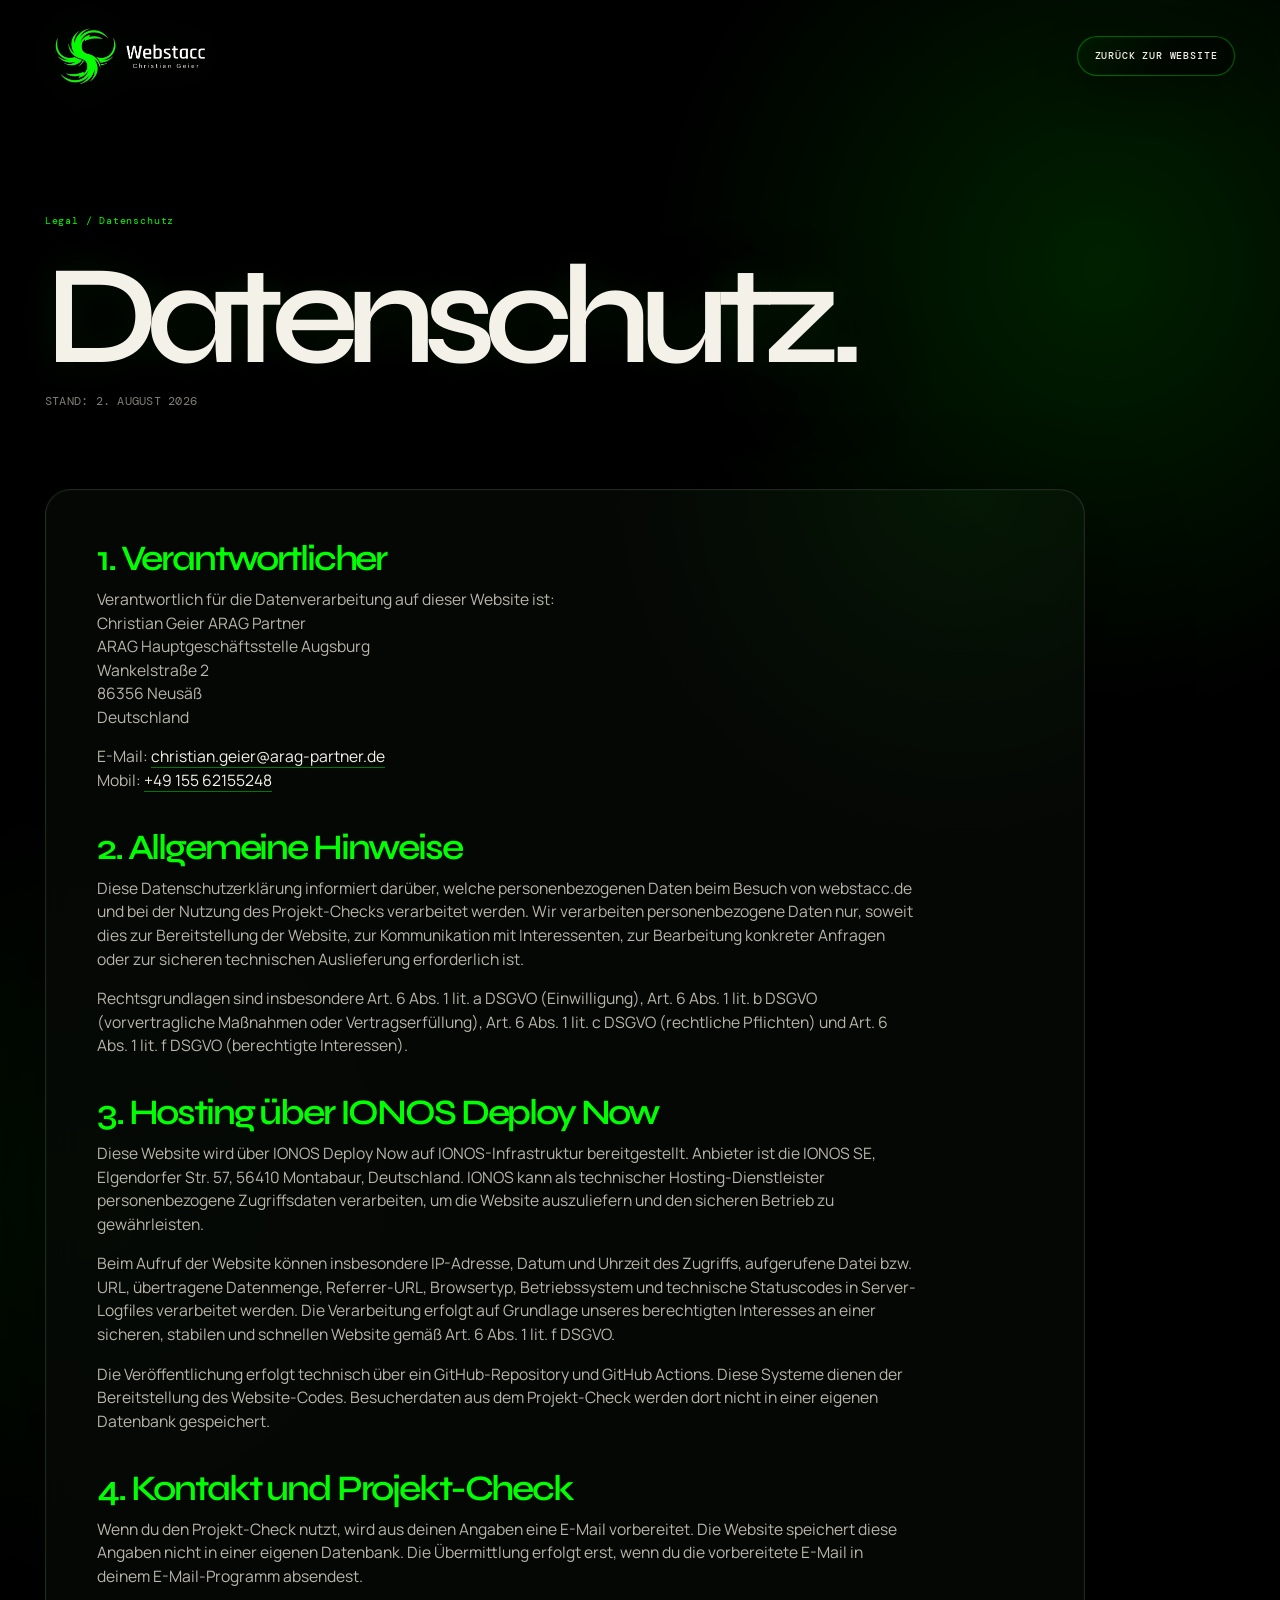
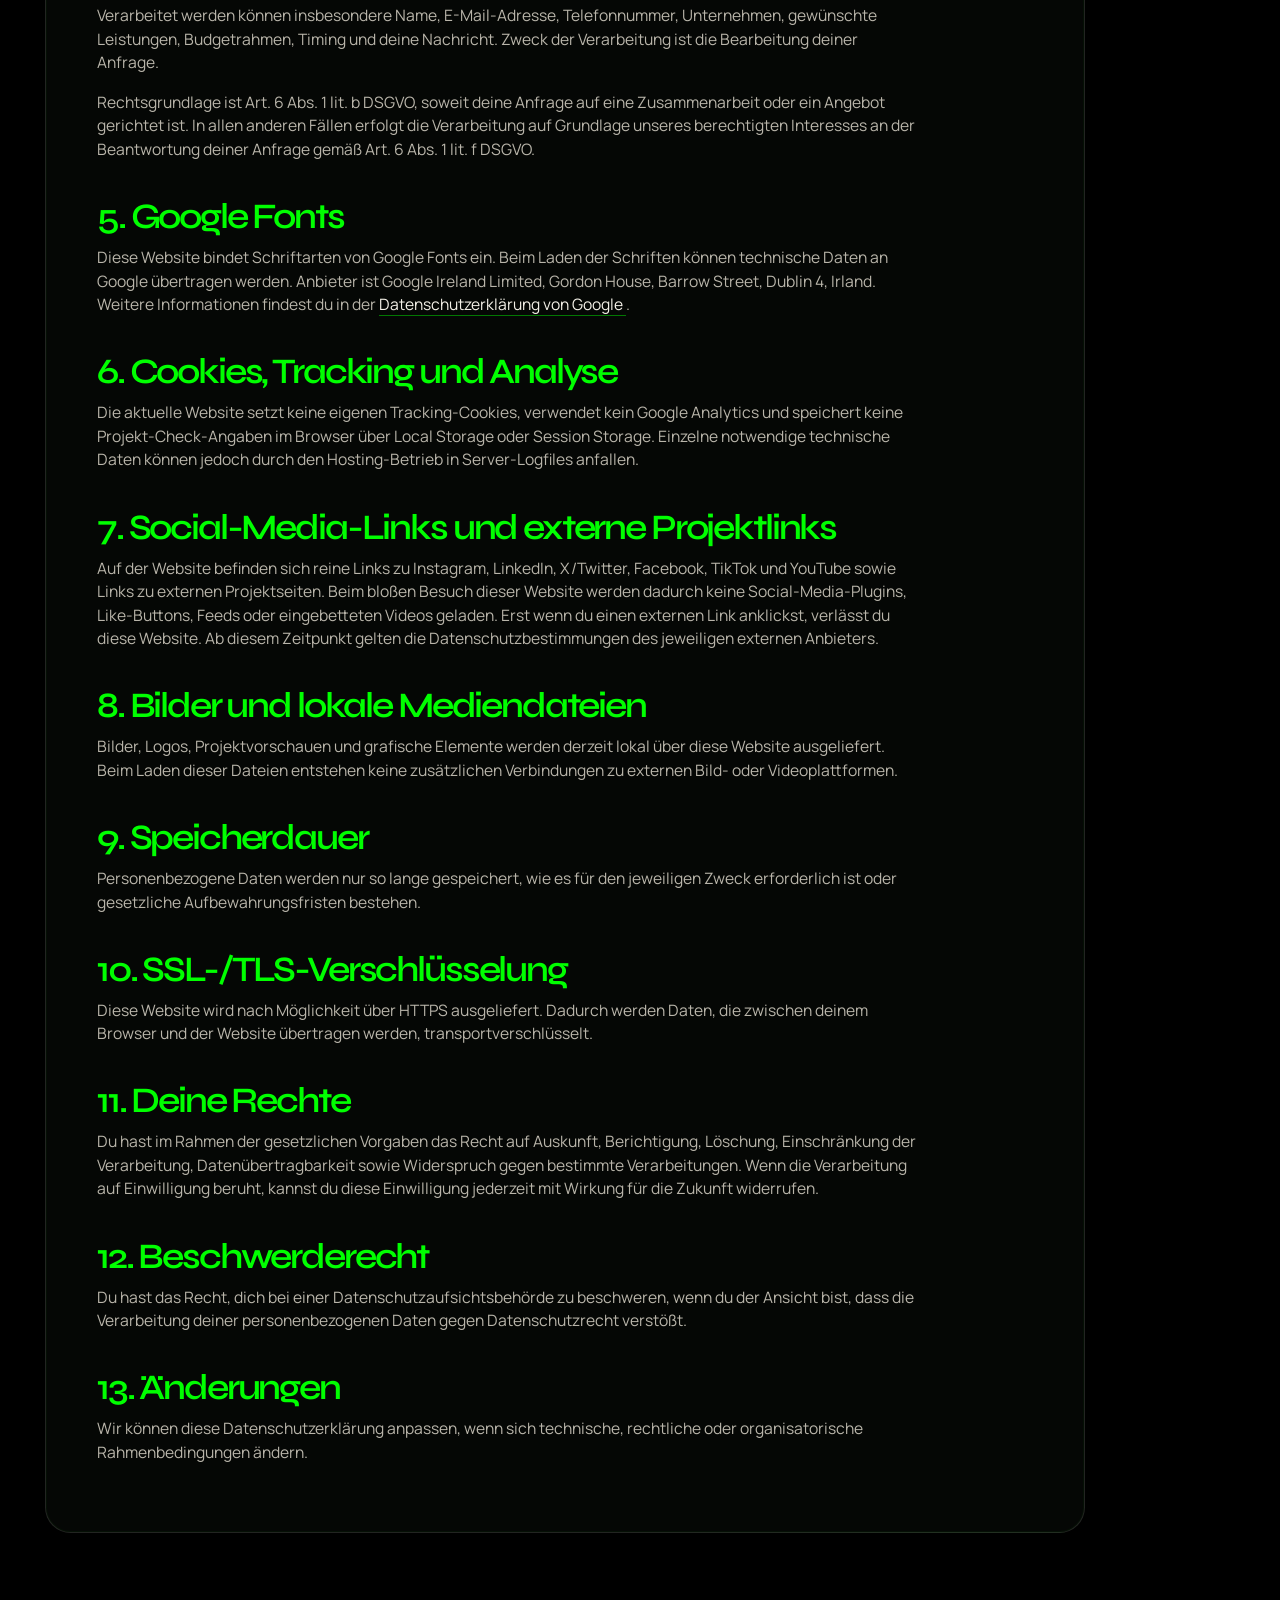
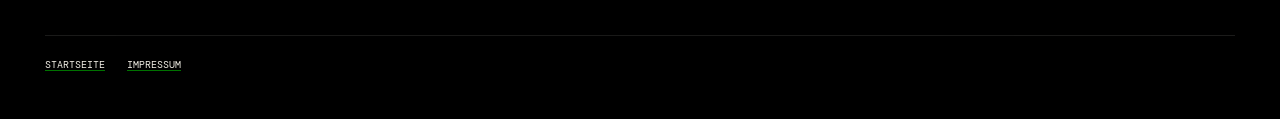
==== commit 78a57dc3: "Update legal privacy details and preloader logo" ====
--- a/datenschutz.html
+++ b/datenschutz.html
@@ -15,7 +15,7 @@
       href="https://fonts.googleapis.com/css2?family=DM+Mono:wght@400;500&family=Manrope:wght@400;500;600;700&family=Syne:wght@500;600;700&display=swap"
       rel="stylesheet"
     />
-    <link rel="stylesheet" href="styles.css?v=20260714-preloader-readable" />
+    <link rel="stylesheet" href="styles.css?v=20260802-privacy-logo" />
   </head>
   <body class="legal-page">
     <header class="legal-header section-shell">
@@ -35,37 +35,63 @@
       <section class="legal-hero">
         <span class="section-index">Legal / Datenschutz</span>
         <h1>Datenschutz.</h1>
-        <p>Stand: 13. Juli 2026</p>
+        <p>Stand: 2. August 2026</p>
       </section>
 
       <section class="legal-card">
         <h2>1. Verantwortlicher</h2>
         <p>
           Verantwortlich für die Datenverarbeitung auf dieser Website ist:<br />
-          Christian Geier<br />
-          Tauscherstraße 25A<br />
-          86154 Augsburg<br />
+          Christian Geier ARAG Partner<br />
+          ARAG Hauptgeschäftsstelle Augsburg<br />
+          Wankelstraße 2<br />
+          86356 Neusäß<br />
           Deutschland
         </p>
         <p>
           E-Mail:
-          <a href="mailto:christian.geier@webstacc.de">christian.geier@webstacc.de</a>
+          <a href="mailto:christian.geier@arag-partner.de">christian.geier@arag-partner.de</a><br />
+          Mobil:
+          <a href="tel:+4915562155248">+49 155 62155248</a>
         </p>
 
         <h2>2. Allgemeine Hinweise</h2>
         <p>
-          Wir verarbeiten personenbezogene Daten nur, soweit dies zur Bereitstellung
-          dieser Website, zur Kommunikation mit Interessenten oder zur Bearbeitung
-          konkreter Anfragen erforderlich ist. Die Verarbeitung erfolgt auf Grundlage
-          der DSGVO, insbesondere Art. 6 Abs. 1 lit. a, b und f DSGVO.
+          Diese Datenschutzerklärung informiert darüber, welche personenbezogenen
+          Daten beim Besuch von webstacc.de und bei der Nutzung des Projekt-Checks
+          verarbeitet werden. Wir verarbeiten personenbezogene Daten nur, soweit dies
+          zur Bereitstellung der Website, zur Kommunikation mit Interessenten, zur
+          Bearbeitung konkreter Anfragen oder zur sicheren technischen Auslieferung
+          erforderlich ist.
+        </p>
+        <p>
+          Rechtsgrundlagen sind insbesondere Art. 6 Abs. 1 lit. a DSGVO
+          (Einwilligung), Art. 6 Abs. 1 lit. b DSGVO (vorvertragliche Maßnahmen oder
+          Vertragserfüllung), Art. 6 Abs. 1 lit. c DSGVO (rechtliche Pflichten) und
+          Art. 6 Abs. 1 lit. f DSGVO (berechtigte Interessen).
         </p>
 
-        <h2>3. Server-Logfiles</h2>
+        <h2>3. Hosting über IONOS Deploy Now</h2>
         <p>
-          Beim Besuch der Website können technisch notwendige Zugriffsdaten
-          verarbeitet werden, etwa IP-Adresse, Browsertyp, Betriebssystem,
-          Referrer-URL, Uhrzeit des Zugriffs und aufgerufene Dateien. Diese Daten
-          dienen der sicheren und stabilen Bereitstellung der Website.
+          Diese Website wird über IONOS Deploy Now auf IONOS-Infrastruktur
+          bereitgestellt. Anbieter ist die IONOS SE, Elgendorfer Str. 57,
+          56410 Montabaur, Deutschland. IONOS kann als technischer
+          Hosting-Dienstleister personenbezogene Zugriffsdaten verarbeiten, um die
+          Website auszuliefern und den sicheren Betrieb zu gewährleisten.
+        </p>
+        <p>
+          Beim Aufruf der Website können insbesondere IP-Adresse, Datum und Uhrzeit
+          des Zugriffs, aufgerufene Datei bzw. URL, übertragene Datenmenge,
+          Referrer-URL, Browsertyp, Betriebssystem und technische Statuscodes in
+          Server-Logfiles verarbeitet werden. Die Verarbeitung erfolgt auf Grundlage
+          unseres berechtigten Interesses an einer sicheren, stabilen und schnellen
+          Website gemäß Art. 6 Abs. 1 lit. f DSGVO.
+        </p>
+        <p>
+          Die Veröffentlichung erfolgt technisch über ein GitHub-Repository und
+          GitHub Actions. Diese Systeme dienen der Bereitstellung des Website-Codes.
+          Besucherdaten aus dem Projekt-Check werden dort nicht in einer eigenen
+          Datenbank gespeichert.
         </p>
 
         <h2>4. Kontakt und Projekt-Check</h2>
@@ -80,6 +106,12 @@
           Unternehmen, gewünschte Leistungen, Budgetrahmen, Timing und deine Nachricht.
           Zweck der Verarbeitung ist die Bearbeitung deiner Anfrage.
         </p>
+        <p>
+          Rechtsgrundlage ist Art. 6 Abs. 1 lit. b DSGVO, soweit deine Anfrage auf
+          eine Zusammenarbeit oder ein Angebot gerichtet ist. In allen anderen Fällen
+          erfolgt die Verarbeitung auf Grundlage unseres berechtigten Interesses an
+          der Beantwortung deiner Anfrage gemäß Art. 6 Abs. 1 lit. f DSGVO.
+        </p>
 
         <h2>5. Google Fonts</h2>
         <p>
@@ -87,27 +119,51 @@
           Schriften können technische Daten an Google übertragen werden. Anbieter ist
           Google Ireland Limited, Gordon House, Barrow Street, Dublin 4, Irland.
           Weitere Informationen findest du in der
-          <a href="https://policies.google.com/privacy" target="_blank" rel="noopener">
+          <a href="https://policies.google.com/privacy" target="_blank" rel="noopener noreferrer">
             Datenschutzerklärung von Google
           </a>.
         </p>
 
-        <h2>6. Social-Media-Links</h2>
+        <h2>6. Cookies, Tracking und Analyse</h2>
         <p>
-          Auf der Website befinden sich Links zu Instagram und LinkedIn. Beim bloßen
-          Besuch dieser Website werden dadurch keine Social-Media-Plugins geladen.
-          Erst wenn du einen Link anklickst, verlässt du diese Website und es gelten
-          die Datenschutzbestimmungen der jeweiligen Plattform.
+          Die aktuelle Website setzt keine eigenen Tracking-Cookies, verwendet kein
+          Google Analytics und speichert keine Projekt-Check-Angaben im Browser über
+          Local Storage oder Session Storage. Einzelne notwendige technische Daten
+          können jedoch durch den Hosting-Betrieb in Server-Logfiles anfallen.
         </p>
 
-        <h2>7. Speicherdauer</h2>
+        <h2>7. Social-Media-Links und externe Projektlinks</h2>
+        <p>
+          Auf der Website befinden sich reine Links zu Instagram, LinkedIn, X/Twitter,
+          Facebook, TikTok und YouTube sowie Links zu externen Projektseiten. Beim
+          bloßen Besuch dieser Website werden dadurch keine Social-Media-Plugins,
+          Like-Buttons, Feeds oder eingebetteten Videos geladen. Erst wenn du einen
+          externen Link anklickst, verlässt du diese Website. Ab diesem Zeitpunkt
+          gelten die Datenschutzbestimmungen des jeweiligen externen Anbieters.
+        </p>
+
+        <h2>8. Bilder und lokale Mediendateien</h2>
+        <p>
+          Bilder, Logos, Projektvorschauen und grafische Elemente werden derzeit
+          lokal über diese Website ausgeliefert. Beim Laden dieser Dateien entstehen
+          keine zusätzlichen Verbindungen zu externen Bild- oder Videoplattformen.
+        </p>
+
+        <h2>9. Speicherdauer</h2>
         <p>
           Personenbezogene Daten werden nur so lange gespeichert, wie es für den
           jeweiligen Zweck erforderlich ist oder gesetzliche Aufbewahrungsfristen
           bestehen.
         </p>
 
-        <h2>8. Deine Rechte</h2>
+        <h2>10. SSL-/TLS-Verschlüsselung</h2>
+        <p>
+          Diese Website wird nach Möglichkeit über HTTPS ausgeliefert. Dadurch werden
+          Daten, die zwischen deinem Browser und der Website übertragen werden,
+          transportverschlüsselt.
+        </p>
+
+        <h2>11. Deine Rechte</h2>
         <p>
           Du hast im Rahmen der gesetzlichen Vorgaben das Recht auf Auskunft,
           Berichtigung, Löschung, Einschränkung der Verarbeitung, Datenübertragbarkeit
@@ -116,14 +172,14 @@
           die Zukunft widerrufen.
         </p>
 
-        <h2>9. Beschwerderecht</h2>
+        <h2>12. Beschwerderecht</h2>
         <p>
           Du hast das Recht, dich bei einer Datenschutzaufsichtsbehörde zu beschweren,
           wenn du der Ansicht bist, dass die Verarbeitung deiner personenbezogenen
           Daten gegen Datenschutzrecht verstößt.
         </p>
 
-        <h2>10. Änderungen</h2>
+        <h2>13. Änderungen</h2>
         <p>
           Wir können diese Datenschutzerklärung anpassen, wenn sich technische,
           rechtliche oder organisatorische Rahmenbedingungen ändern.
--- a/styles.css
+++ b/styles.css
@@ -184,11 +184,22 @@
   position: absolute;
   top: clamp(1rem, 4vw, 2rem);
   left: clamp(0.5rem, 3vw, 1.8rem);
-  display: grid;
-  gap: 0.2rem;
+  display: block;
+  width: clamp(8rem, 16vw, 14rem);
   font: 600 clamp(0.82rem, 1.4vw, 1.2rem)/0.9 var(--display);
   letter-spacing: -0.07em;
   text-transform: uppercase;
+}
+
+.preloader-brand-logo {
+  display: block;
+  width: 100%;
+  height: auto;
+  filter:
+    drop-shadow(0 0 18px rgba(0, 255, 0, 0.32))
+    drop-shadow(0 16px 34px rgba(0, 0, 0, 0.55));
+  transform: translateZ(72px);
+  animation: preloader-logo-presence 2200ms cubic-bezier(0.16, 1, 0.3, 1) both;
 }
 
 .preloader-mark span:last-child {
@@ -6867,6 +6878,18 @@
   }
 }
 
+@keyframes preloader-logo-presence {
+  0% {
+    opacity: 0;
+    transform: translate3d(-0.7rem, -0.45rem, 72px) scale(0.94);
+  }
+
+  100% {
+    opacity: 1;
+    transform: translate3d(0, 0, 72px) scale(1);
+  }
+}
+
 @keyframes marketing-ring-one {
   to {
     transform: rotateZ(360deg) rotateX(12deg);
@@ -7097,3 +7120,747 @@
     line-height: 1;
   }
 }
+
+/* Projekte-Unterseite */
+.desktop-nav a[aria-current="page"],
+.mobile-nav a[aria-current="page"] {
+  color: var(--ink);
+}
+
+.desktop-nav a[aria-current="page"]::after {
+  right: 0;
+}
+
+.projects-subpage {
+  position: relative;
+  overflow: clip;
+  background:
+    radial-gradient(circle at 82% 9%, rgba(0, 255, 0, 0.105), transparent 28rem),
+    radial-gradient(circle at 12% 34%, rgba(244, 241, 232, 0.045), transparent 30rem),
+    linear-gradient(180deg, #000 0%, #030503 44%, #000 100%);
+}
+
+.projects-subpage::before {
+  content: "";
+  position: fixed;
+  inset: 0;
+  pointer-events: none;
+  opacity: 0.18;
+  background-image:
+    linear-gradient(rgba(242, 244, 234, 0.045) 1px, transparent 1px),
+    linear-gradient(90deg, rgba(242, 244, 234, 0.045) 1px, transparent 1px);
+  background-size: clamp(72px, 8vw, 140px) clamp(72px, 8vw, 140px);
+  mask-image: radial-gradient(circle at 50% 28%, black, transparent 76%);
+}
+
+.portfolio-hero {
+  min-height: 100svh;
+  position: relative;
+  display: grid;
+  align-content: start;
+  gap: clamp(2.2rem, 5vw, 5rem);
+  padding-block: clamp(8.4rem, 13vh, 11rem) clamp(4.5rem, 8vw, 7rem);
+  isolation: isolate;
+}
+
+.portfolio-hero::after,
+.project-cases::before,
+.portfolio-contact::before {
+  content: "";
+  position: absolute;
+  pointer-events: none;
+  border: 1px solid rgba(0, 255, 0, 0.13);
+  filter: drop-shadow(0 0 34px rgba(0, 255, 0, 0.08));
+}
+
+.portfolio-hero::after {
+  right: clamp(-12rem, -4vw, -4rem);
+  bottom: clamp(2rem, 7vw, 7rem);
+  width: clamp(19rem, 43vw, 46rem);
+  aspect-ratio: 1;
+  border-radius: 50%;
+  animation: portfolio-orbit-slow 18s linear infinite;
+  opacity: 0.72;
+  z-index: -1;
+}
+
+.portfolio-orbit {
+  position: absolute;
+  pointer-events: none;
+  border-radius: 999px;
+  background: rgba(0, 255, 0, 0.12);
+  filter: blur(34px);
+  transform: translate3d(0, 0, 0);
+  z-index: -2;
+}
+
+.portfolio-orbit-one {
+  top: 13%;
+  right: 0;
+  width: clamp(15rem, 30vw, 34rem);
+  aspect-ratio: 1;
+  animation: portfolio-float 9s ease-in-out infinite alternate;
+}
+
+.portfolio-orbit-two {
+  left: 7%;
+  bottom: 12%;
+  width: clamp(9rem, 18vw, 22rem);
+  aspect-ratio: 1;
+  opacity: 0.45;
+  animation: portfolio-float 12s ease-in-out infinite alternate-reverse;
+}
+
+.portfolio-topline {
+  display: flex;
+  align-items: center;
+  justify-content: space-between;
+  gap: 1.5rem;
+  padding-right: clamp(0rem, 5vw, 6rem);
+  padding-bottom: clamp(1.4rem, 3vw, 2.4rem);
+  border-bottom: 1px solid var(--line);
+  font: 500 0.72rem/1.3 var(--mono);
+  text-transform: uppercase;
+  letter-spacing: 0.08em;
+  color: var(--ink-dim);
+}
+
+.portfolio-topline p {
+  margin: 0;
+}
+
+.portfolio-topline span {
+  display: inline-block;
+  width: 0.46rem;
+  height: 0.46rem;
+  margin-right: 0.7rem;
+  border-radius: 50%;
+  background: var(--acid);
+  box-shadow: 0 0 24px rgba(0, 255, 0, 0.55);
+}
+
+.portfolio-hero-grid {
+  display: grid;
+  grid-template-columns: minmax(0, 1.12fr) minmax(19rem, 0.48fr);
+  align-items: end;
+  gap: clamp(2.5rem, 8vw, 8rem);
+}
+
+.portfolio-hero-copy h1,
+.portfolio-statement h2,
+.project-cases .section-head h2,
+.portfolio-process .section-head h2,
+.portfolio-contact h2 {
+  margin: 0;
+  font-family: var(--display);
+  letter-spacing: -0.085em;
+  line-height: 0.88;
+  text-wrap: balance;
+}
+
+.portfolio-hero-copy h1 {
+  max-width: 11ch;
+  margin-top: clamp(1rem, 2vw, 1.5rem);
+  font-size: clamp(3.85rem, 8.6vw, 9.6rem);
+  line-height: 0.9;
+}
+
+.portfolio-hero-copy em,
+.portfolio-statement em,
+.project-cases .section-head em,
+.portfolio-process .section-head em,
+.portfolio-contact em {
+  color: var(--acid);
+  font-style: normal;
+  text-shadow: 0 0 28px rgba(0, 255, 0, 0.22);
+}
+
+.portfolio-hero-copy em {
+  position: relative;
+  display: inline-block;
+  color: var(--ink);
+  text-shadow: none;
+}
+
+.portfolio-hero-copy em::after {
+  content: "";
+  position: absolute;
+  left: 0.05em;
+  right: 0.05em;
+  bottom: 0.04em;
+  height: 0.09em;
+  z-index: -1;
+  border-radius: 999px;
+  background: var(--acid);
+  box-shadow: 0 0 34px rgba(0, 255, 0, 0.35);
+}
+
+.portfolio-hero-side {
+  display: grid;
+  justify-items: start;
+  gap: clamp(1.7rem, 4vw, 3rem);
+  justify-self: end;
+  max-width: 27rem;
+  margin-right: clamp(3.5rem, 6vw, 6.5rem);
+}
+
+.portfolio-hero-side p {
+  margin: 0;
+  color: var(--ink-dim);
+  font-size: clamp(1rem, 1.35vw, 1.38rem);
+}
+
+.portfolio-round-link {
+  width: clamp(8rem, 13vw, 11rem);
+  aspect-ratio: 1;
+  display: grid;
+  place-items: center;
+  position: relative;
+  border-radius: 50%;
+  color: var(--ink);
+  border: 1px solid rgba(242, 244, 234, 0.22);
+  background:
+    radial-gradient(circle at 35% 20%, rgba(255, 255, 255, 0.13), transparent 35%),
+    rgba(255, 255, 255, 0.035);
+  box-shadow:
+    inset 0 0 38px rgba(255, 255, 255, 0.045),
+    0 28px 80px rgba(0, 0, 0, 0.42);
+  font: 600 0.84rem/1.08 var(--display);
+  letter-spacing: -0.04em;
+  transform-style: preserve-3d;
+}
+
+.portfolio-round-link::before {
+  content: "";
+  position: absolute;
+  inset: -0.5rem;
+  border: 1px solid rgba(0, 255, 0, 0.2);
+  border-radius: inherit;
+  animation: portfolio-pulse 2.8s ease-in-out infinite;
+}
+
+.portfolio-round-link i {
+  position: absolute;
+  right: 1.25rem;
+  bottom: 1.1rem;
+  color: var(--acid);
+  font-style: normal;
+}
+
+.portfolio-index {
+  position: absolute;
+  right: 0;
+  bottom: clamp(2rem, 6vw, 6rem);
+  color: rgba(242, 244, 234, 0.22);
+  font: 500 clamp(2rem, 5vw, 5rem)/1 var(--mono);
+  letter-spacing: -0.08em;
+}
+
+.portfolio-statement,
+.project-cases,
+.portfolio-services,
+.portfolio-process,
+.portfolio-contact {
+  position: relative;
+  padding-block: clamp(5rem, 10vw, 9rem);
+  border-top: 1px solid var(--line);
+}
+
+.portfolio-statement h2 {
+  max-width: 13ch;
+  margin-top: 1.1rem;
+  font-size: clamp(3.2rem, 8vw, 8.2rem);
+}
+
+.portfolio-statement-grid {
+  display: grid;
+  grid-template-columns: minmax(0, 0.9fr) minmax(18rem, 0.55fr);
+  gap: clamp(2rem, 8vw, 8rem);
+  max-width: 1050px;
+  margin-top: clamp(2rem, 6vw, 5rem);
+  margin-left: auto;
+}
+
+.portfolio-statement-grid p {
+  margin: 0;
+  color: var(--ink-dim);
+  font-size: clamp(1rem, 1.18vw, 1.22rem);
+}
+
+.portfolio-statement-grid b {
+  display: block;
+  margin-bottom: 0.85rem;
+  color: var(--ink);
+  font-family: var(--mono);
+  font-size: 0.75rem;
+  text-transform: uppercase;
+  letter-spacing: 0.1em;
+}
+
+.project-cases::before {
+  top: 12%;
+  left: clamp(-10rem, -5vw, -5rem);
+  width: clamp(18rem, 42vw, 43rem);
+  aspect-ratio: 1;
+  border-radius: 50%;
+  opacity: 0.42;
+}
+
+.project-cases .section-head {
+  margin-bottom: clamp(2.5rem, 7vw, 6rem);
+}
+
+.case-card {
+  --tilt-x: 0deg;
+  --tilt-y: 0deg;
+  --glare-opacity: 0;
+  position: relative;
+  display: grid;
+  grid-template-columns: minmax(19rem, 0.45fr) minmax(0, 0.9fr);
+  gap: clamp(1.5rem, 5vw, 5rem);
+  align-items: stretch;
+  margin-top: clamp(1.2rem, 3vw, 2.5rem);
+  padding: clamp(1rem, 2.4vw, 2rem);
+  border: 1px solid rgba(242, 244, 234, 0.14);
+  border-radius: clamp(1.4rem, 3vw, 2.5rem);
+  background:
+    linear-gradient(135deg, rgba(255, 255, 255, 0.06), rgba(255, 255, 255, 0.015)),
+    rgba(5, 8, 5, 0.62);
+  box-shadow:
+    inset 0 1px 0 rgba(255, 255, 255, 0.08),
+    0 34px 110px rgba(0, 0, 0, 0.5);
+  transform: perspective(1400px) rotateX(var(--tilt-x)) rotateY(var(--tilt-y));
+  transform-style: preserve-3d;
+  transition:
+    border-color 220ms ease,
+    box-shadow 220ms ease,
+    transform 220ms ease;
+  overflow: hidden;
+}
+
+.case-card::before {
+  content: "";
+  position: absolute;
+  inset: 0;
+  pointer-events: none;
+  opacity: var(--glare-opacity);
+  background:
+    radial-gradient(circle at var(--glare-x, 50%) var(--glare-y, 50%), rgba(255, 255, 255, 0.16), transparent 24rem),
+    radial-gradient(circle at var(--glare-x, 50%) var(--glare-y, 50%), rgba(0, 255, 0, 0.11), transparent 18rem);
+  transition: opacity 180ms ease;
+}
+
+.case-card:hover {
+  border-color: rgba(0, 255, 0, 0.26);
+  box-shadow:
+    inset 0 1px 0 rgba(255, 255, 255, 0.1),
+    0 36px 120px rgba(0, 0, 0, 0.56),
+    0 0 42px rgba(0, 255, 0, 0.08);
+}
+
+.case-meta {
+  position: relative;
+  z-index: 1;
+  display: flex;
+  flex-direction: column;
+  min-height: clamp(24rem, 38vw, 34rem);
+  padding: clamp(1rem, 2vw, 1.6rem);
+}
+
+.case-meta > span {
+  color: var(--acid);
+  font: 500 0.8rem/1 var(--mono);
+  text-shadow: 0 0 20px rgba(0, 255, 0, 0.42);
+}
+
+.case-meta > p:first-of-type {
+  margin: 1.2rem 0 auto;
+  color: var(--ink-dim);
+  font: 500 0.72rem/1.4 var(--mono);
+  text-transform: uppercase;
+  letter-spacing: 0.08em;
+}
+
+.case-meta h3 {
+  margin: clamp(2rem, 7vw, 5rem) 0 1.4rem;
+  font-family: var(--display);
+  font-size: clamp(2.4rem, 5.8vw, 6rem);
+  line-height: 0.9;
+  letter-spacing: -0.08em;
+}
+
+.case-meta h3 em {
+  color: var(--acid);
+  font-style: normal;
+}
+
+.case-meta > p:last-of-type {
+  max-width: 32rem;
+  margin: 0 0 1.6rem;
+  color: var(--ink-dim);
+}
+
+.case-meta a {
+  width: max-content;
+  margin-top: auto;
+  padding: 0.86rem 1.15rem;
+  border: 1px solid rgba(242, 244, 234, 0.18);
+  border-radius: 999px;
+  color: var(--ink);
+  background: rgba(255, 255, 255, 0.04);
+  font: 600 0.78rem/1 var(--mono);
+  text-transform: uppercase;
+  letter-spacing: 0.06em;
+  transition: color 180ms ease, border-color 180ms ease, background 180ms ease;
+}
+
+.case-meta a:hover,
+.case-meta a:focus-visible {
+  color: var(--black);
+  border-color: var(--acid);
+  background: var(--acid);
+}
+
+.case-preview {
+  position: relative;
+  z-index: 1;
+  min-height: clamp(22rem, 39vw, 36rem);
+  overflow: hidden;
+  border: 1px solid rgba(242, 244, 234, 0.14);
+  border-radius: clamp(1rem, 2vw, 1.8rem);
+  background: #060806;
+  box-shadow:
+    inset 0 1px 0 rgba(255, 255, 255, 0.08),
+    0 26px 70px rgba(0, 0, 0, 0.38);
+  transform: translateZ(56px);
+}
+
+.case-preview::after {
+  content: "Live-Vorschau";
+  position: absolute;
+  right: 1rem;
+  bottom: 1rem;
+  z-index: 2;
+  padding: 0.5rem 0.72rem;
+  border: 1px solid rgba(0, 255, 0, 0.2);
+  border-radius: 999px;
+  color: var(--ink);
+  background: rgba(0, 0, 0, 0.62);
+  backdrop-filter: blur(18px);
+  font: 500 0.64rem/1 var(--mono);
+  text-transform: uppercase;
+  letter-spacing: 0.09em;
+}
+
+.case-preview img {
+  width: 100%;
+  height: calc(100% - 3.15rem);
+  display: block;
+  object-fit: cover;
+  object-position: top center;
+  opacity: 0.88;
+  filter: saturate(0.9) contrast(1.04);
+  transform: scale(1.02);
+  transition: transform 620ms cubic-bezier(0.16, 1, 0.3, 1), opacity 220ms ease;
+}
+
+.case-card:hover .case-preview img {
+  opacity: 1;
+  transform: scale(1.06);
+}
+
+.case-browser {
+  height: 3.15rem;
+  display: flex;
+  align-items: center;
+  gap: 1rem;
+  padding: 0 1rem;
+  border-bottom: 1px solid rgba(242, 244, 234, 0.1);
+  color: var(--ink-dim);
+  background:
+    linear-gradient(90deg, rgba(0, 255, 0, 0.08), transparent 38%),
+    rgba(255, 255, 255, 0.035);
+  font: 500 0.7rem/1 var(--mono);
+}
+
+.case-browser span {
+  display: inline-flex;
+  gap: 0.38rem;
+}
+
+.case-browser i {
+  width: 0.45rem;
+  height: 0.45rem;
+  border-radius: 50%;
+  border: 1px solid rgba(242, 244, 234, 0.34);
+}
+
+.case-browser b {
+  overflow: hidden;
+  text-overflow: ellipsis;
+  white-space: nowrap;
+  font-weight: 500;
+}
+
+.case-browser small {
+  margin-left: auto;
+  color: var(--acid);
+}
+
+.portfolio-services .services-intro {
+  max-width: 760px;
+}
+
+.portfolio-services .services-intro h2 {
+  margin: 1rem 0 1.1rem;
+  font-family: var(--display);
+  font-size: clamp(2.6rem, 5.4vw, 5.6rem);
+  line-height: 0.92;
+  letter-spacing: -0.08em;
+}
+
+.portfolio-services .services-intro p {
+  color: var(--ink-dim);
+  font-size: clamp(1rem, 1.2vw, 1.22rem);
+}
+
+.portfolio-service-list,
+.portfolio-process-grid {
+  display: grid;
+  grid-template-columns: repeat(4, minmax(0, 1fr));
+  gap: 1px;
+  margin-top: clamp(2.2rem, 5vw, 4rem);
+  border: 1px solid var(--line);
+  border-radius: clamp(1.2rem, 2.5vw, 2rem);
+  overflow: hidden;
+  background: var(--line);
+}
+
+.portfolio-service-list article,
+.portfolio-process-grid article {
+  position: relative;
+  min-height: 19rem;
+  padding: clamp(1.2rem, 2.4vw, 2rem);
+  background:
+    radial-gradient(circle at 80% 10%, rgba(0, 255, 0, 0.07), transparent 13rem),
+    #030503;
+  overflow: hidden;
+}
+
+.portfolio-service-list article::after,
+.portfolio-process-grid article::after {
+  content: "";
+  position: absolute;
+  inset: auto 1.2rem 1.2rem auto;
+  width: 3.2rem;
+  aspect-ratio: 1;
+  border: 1px solid rgba(0, 255, 0, 0.18);
+  border-radius: 50%;
+  opacity: 0.55;
+}
+
+.portfolio-service-list span,
+.portfolio-process-grid span {
+  color: var(--acid);
+  font: 500 0.75rem/1 var(--mono);
+}
+
+.portfolio-service-list h3,
+.portfolio-process-grid h3 {
+  margin: clamp(3rem, 7vw, 6rem) 0 0.9rem;
+  font-family: var(--display);
+  font-size: clamp(1.65rem, 2.2vw, 2.5rem);
+  line-height: 0.96;
+  letter-spacing: -0.06em;
+}
+
+.portfolio-service-list p,
+.portfolio-process-grid p,
+.portfolio-process .section-head p,
+.portfolio-contact > p:not(.section-index) {
+  color: var(--ink-dim);
+}
+
+.portfolio-process-grid small {
+  display: block;
+  margin-top: 1rem;
+  color: var(--muted);
+  font: 500 0.68rem/1 var(--mono);
+  text-transform: uppercase;
+  letter-spacing: 0.1em;
+}
+
+.portfolio-contact {
+  min-height: min(84svh, 760px);
+  display: grid;
+  align-content: center;
+  justify-items: start;
+  overflow: hidden;
+}
+
+.portfolio-contact::before {
+  right: -9rem;
+  top: 50%;
+  width: clamp(18rem, 42vw, 42rem);
+  aspect-ratio: 1;
+  border-radius: 50%;
+  transform: translateY(-50%);
+}
+
+.portfolio-contact-shape {
+  position: absolute;
+  right: clamp(1rem, 8vw, 8rem);
+  top: 50%;
+  width: clamp(9rem, 24vw, 24rem);
+  aspect-ratio: 1;
+  display: grid;
+  place-items: center;
+  border-radius: 50%;
+  color: rgba(0, 255, 0, 0.12);
+  border: 1px solid rgba(0, 255, 0, 0.15);
+  font: 700 clamp(5rem, 18vw, 18rem)/1 var(--display);
+  transform: translateY(-50%);
+}
+
+.portfolio-contact h2 {
+  max-width: 12ch;
+  margin: 1rem 0 1.4rem;
+  font-size: clamp(3.5rem, 9vw, 9rem);
+}
+
+.portfolio-contact > p:not(.section-index) {
+  max-width: 48rem;
+  margin: 0 0 2rem;
+  font-size: clamp(1rem, 1.3vw, 1.3rem);
+}
+
+@keyframes portfolio-float {
+  from {
+    transform: translate3d(-2%, -2%, 0) scale(0.96);
+  }
+  to {
+    transform: translate3d(3%, 3%, 0) scale(1.04);
+  }
+}
+
+@keyframes portfolio-orbit-slow {
+  to {
+    transform: rotate(360deg);
+  }
+}
+
+@keyframes portfolio-pulse {
+  0%,
+  100% {
+    opacity: 0.44;
+    transform: scale(0.95);
+  }
+  50% {
+    opacity: 1;
+    transform: scale(1.04);
+  }
+}
+
+@media (max-width: 1180px) {
+  .portfolio-hero-grid,
+  .case-card {
+    grid-template-columns: 1fr;
+  }
+
+  .portfolio-hero-side {
+    max-width: none;
+    margin-right: 0;
+    grid-template-columns: minmax(0, 1fr) auto;
+    align-items: center;
+  }
+
+  .case-meta {
+    min-height: 0;
+  }
+
+  .case-meta > p:first-of-type,
+  .case-meta a {
+    margin-top: 1rem;
+  }
+
+  .case-meta h3 {
+    margin-top: 2.5rem;
+  }
+}
+
+@media (max-width: 960px) {
+  .portfolio-hero {
+    min-height: auto;
+    padding-top: 8.5rem;
+  }
+
+  .portfolio-statement-grid,
+  .portfolio-service-list,
+  .portfolio-process-grid {
+    grid-template-columns: 1fr 1fr;
+  }
+
+  .portfolio-contact-shape {
+    opacity: 0.36;
+  }
+}
+
+@media (max-width: 700px) {
+  .portfolio-topline,
+  .portfolio-hero-side {
+    display: grid;
+    grid-template-columns: 1fr;
+  }
+
+  .portfolio-round-link {
+    width: 8rem;
+  }
+
+  .portfolio-hero-copy h1 {
+    font-size: clamp(4rem, 19vw, 7rem);
+  }
+
+  .portfolio-statement,
+  .project-cases,
+  .portfolio-services,
+  .portfolio-process,
+  .portfolio-contact {
+    padding-block: 4rem;
+  }
+
+  .portfolio-statement-grid,
+  .portfolio-service-list,
+  .portfolio-process-grid {
+    grid-template-columns: 1fr;
+  }
+
+  .case-card {
+    padding: 0.75rem;
+  }
+
+  .case-meta {
+    padding: 1rem;
+  }
+
+  .case-preview {
+    min-height: 19rem;
+    transform: translateZ(0);
+  }
+
+  .case-browser b {
+    max-width: 14rem;
+  }
+
+  .portfolio-service-list article,
+  .portfolio-process-grid article {
+    min-height: 15rem;
+  }
+}
+
+@media (prefers-reduced-motion: reduce) {
+  .portfolio-orbit,
+  .portfolio-hero::after,
+  .portfolio-round-link::before {
+    animation: none !important;
+  }
+}
